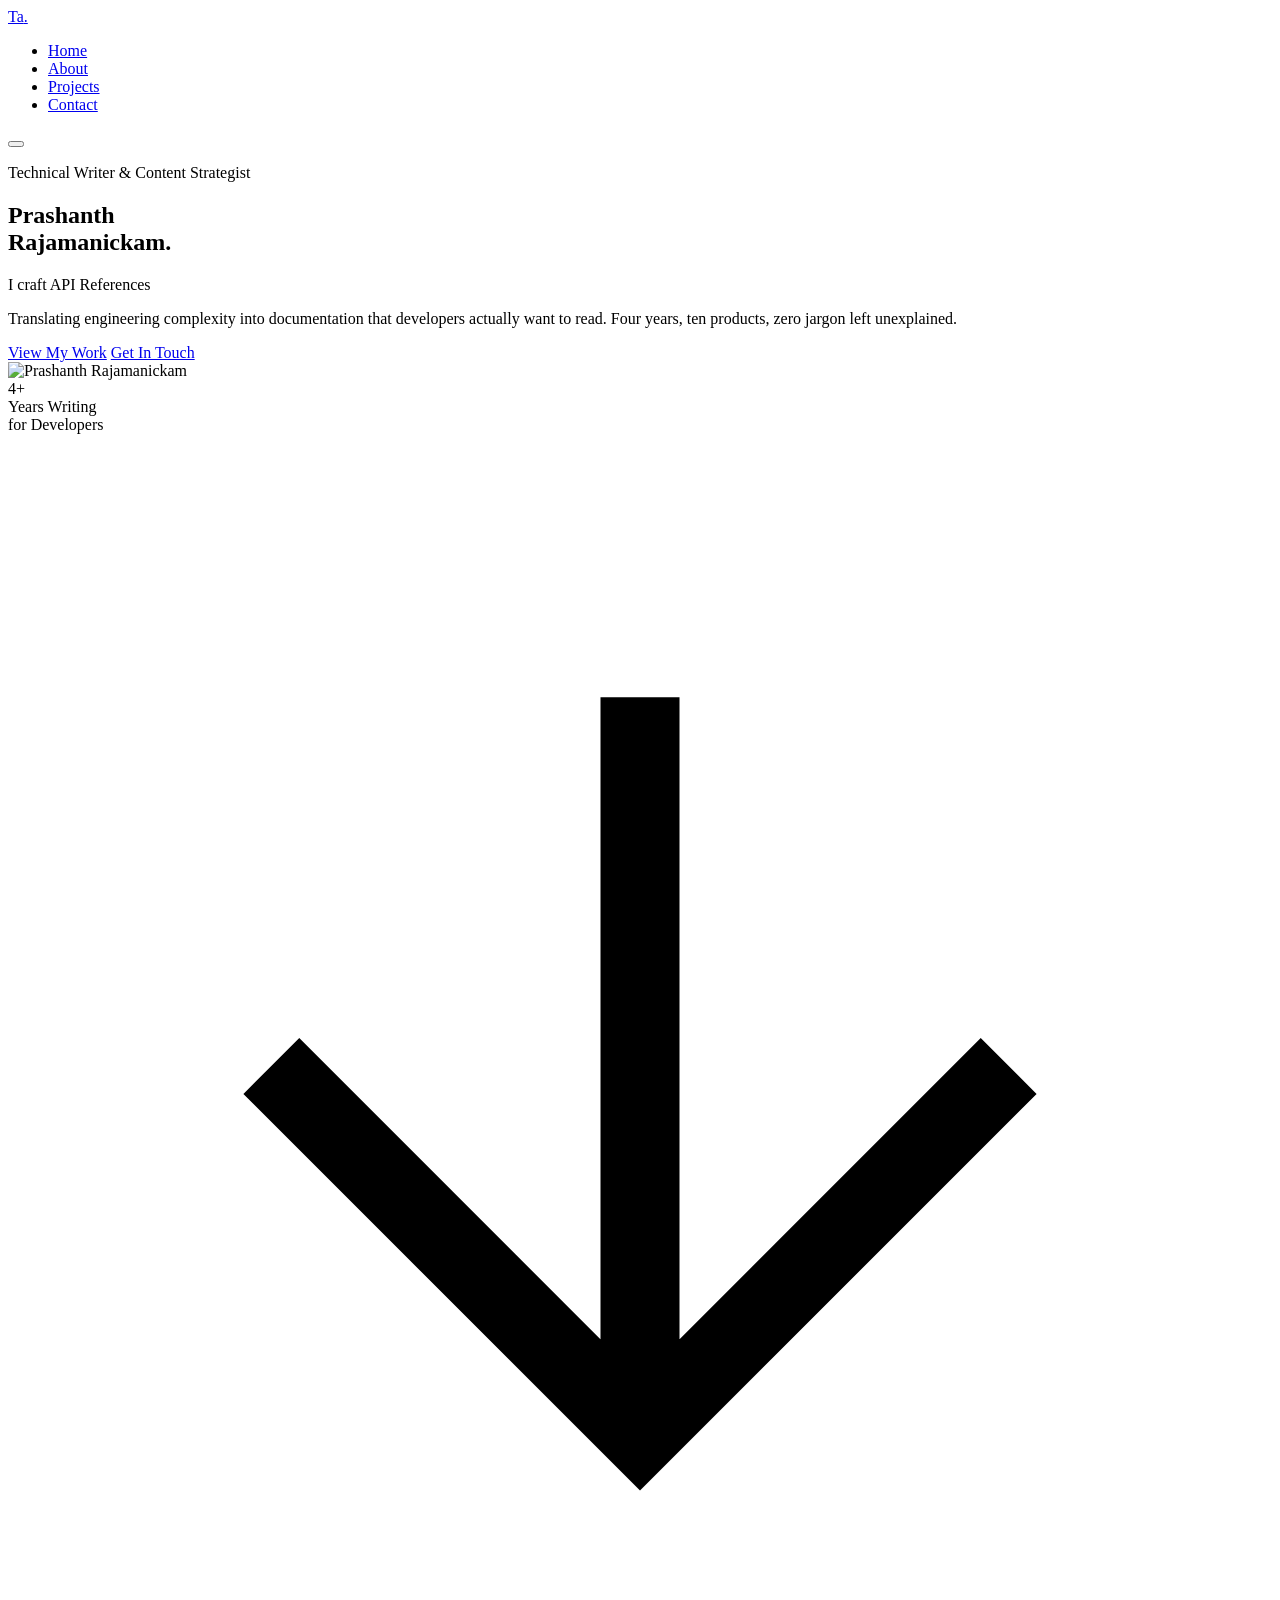
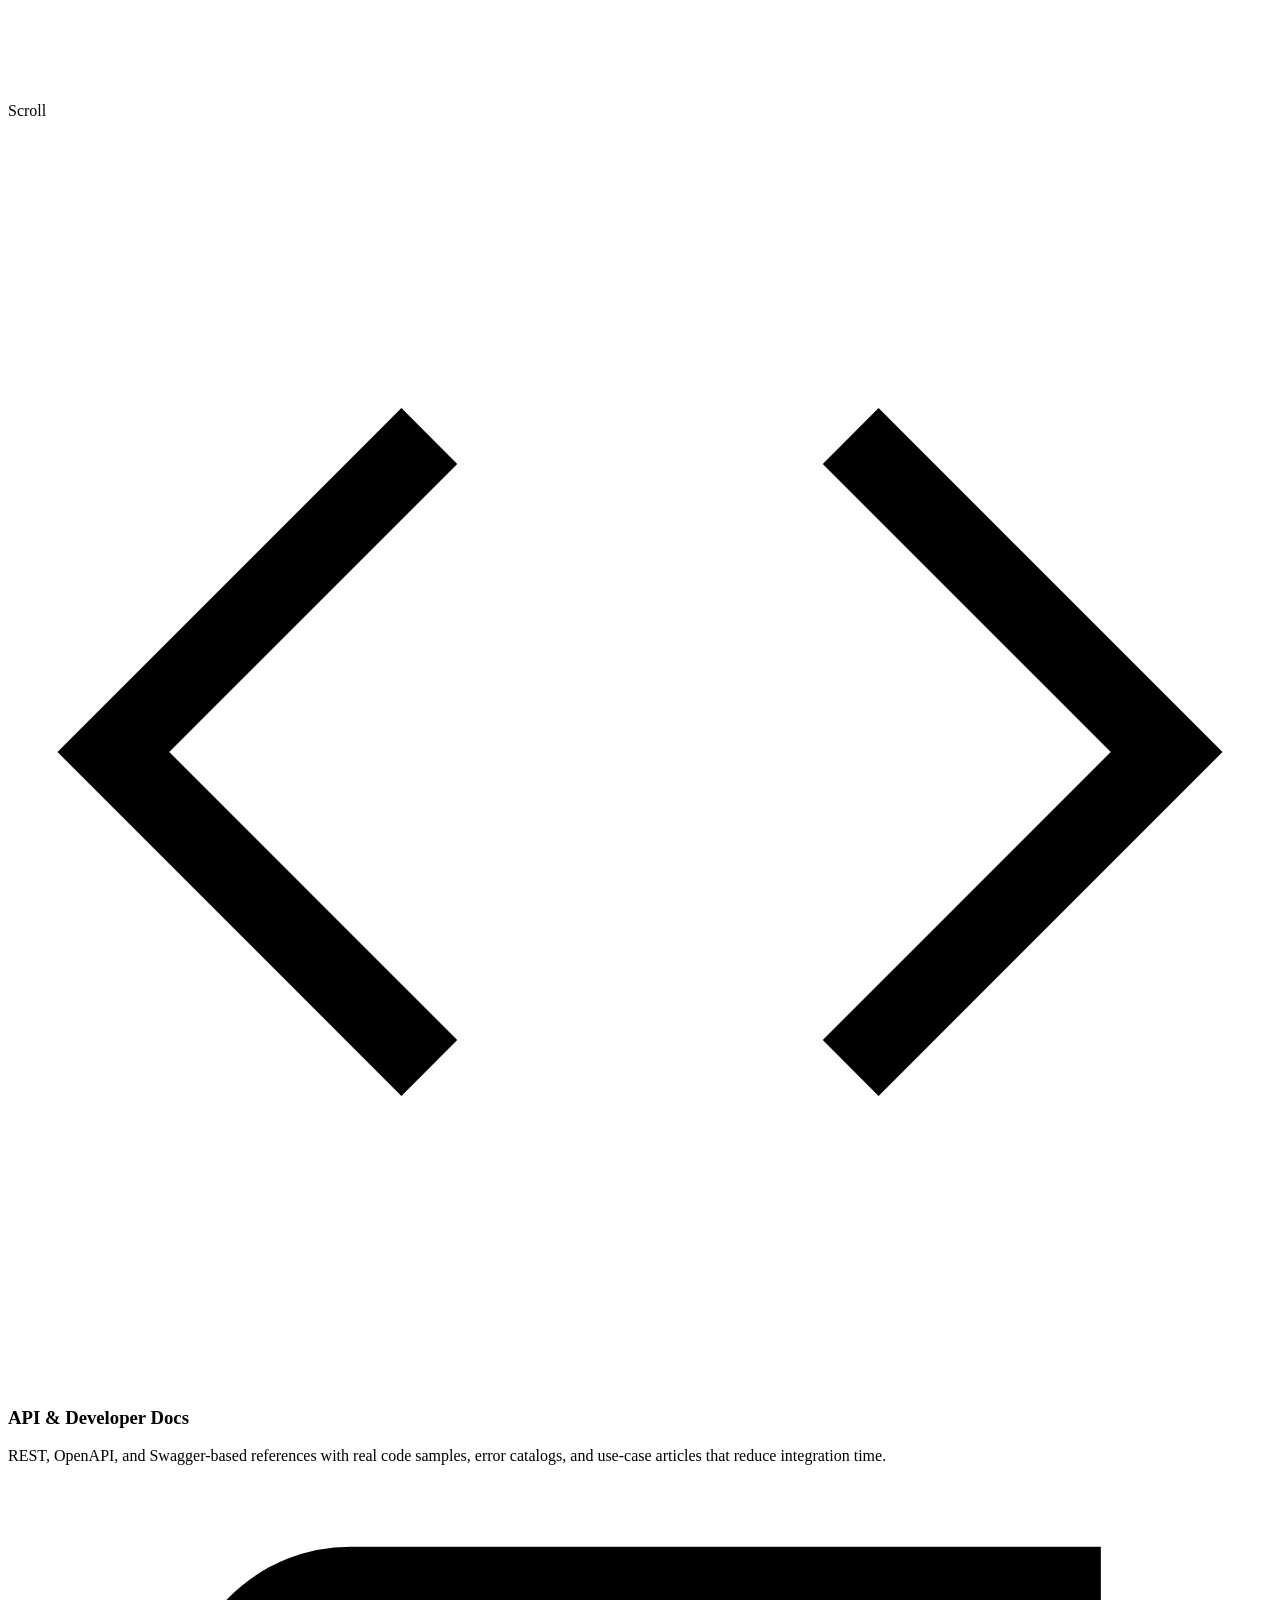
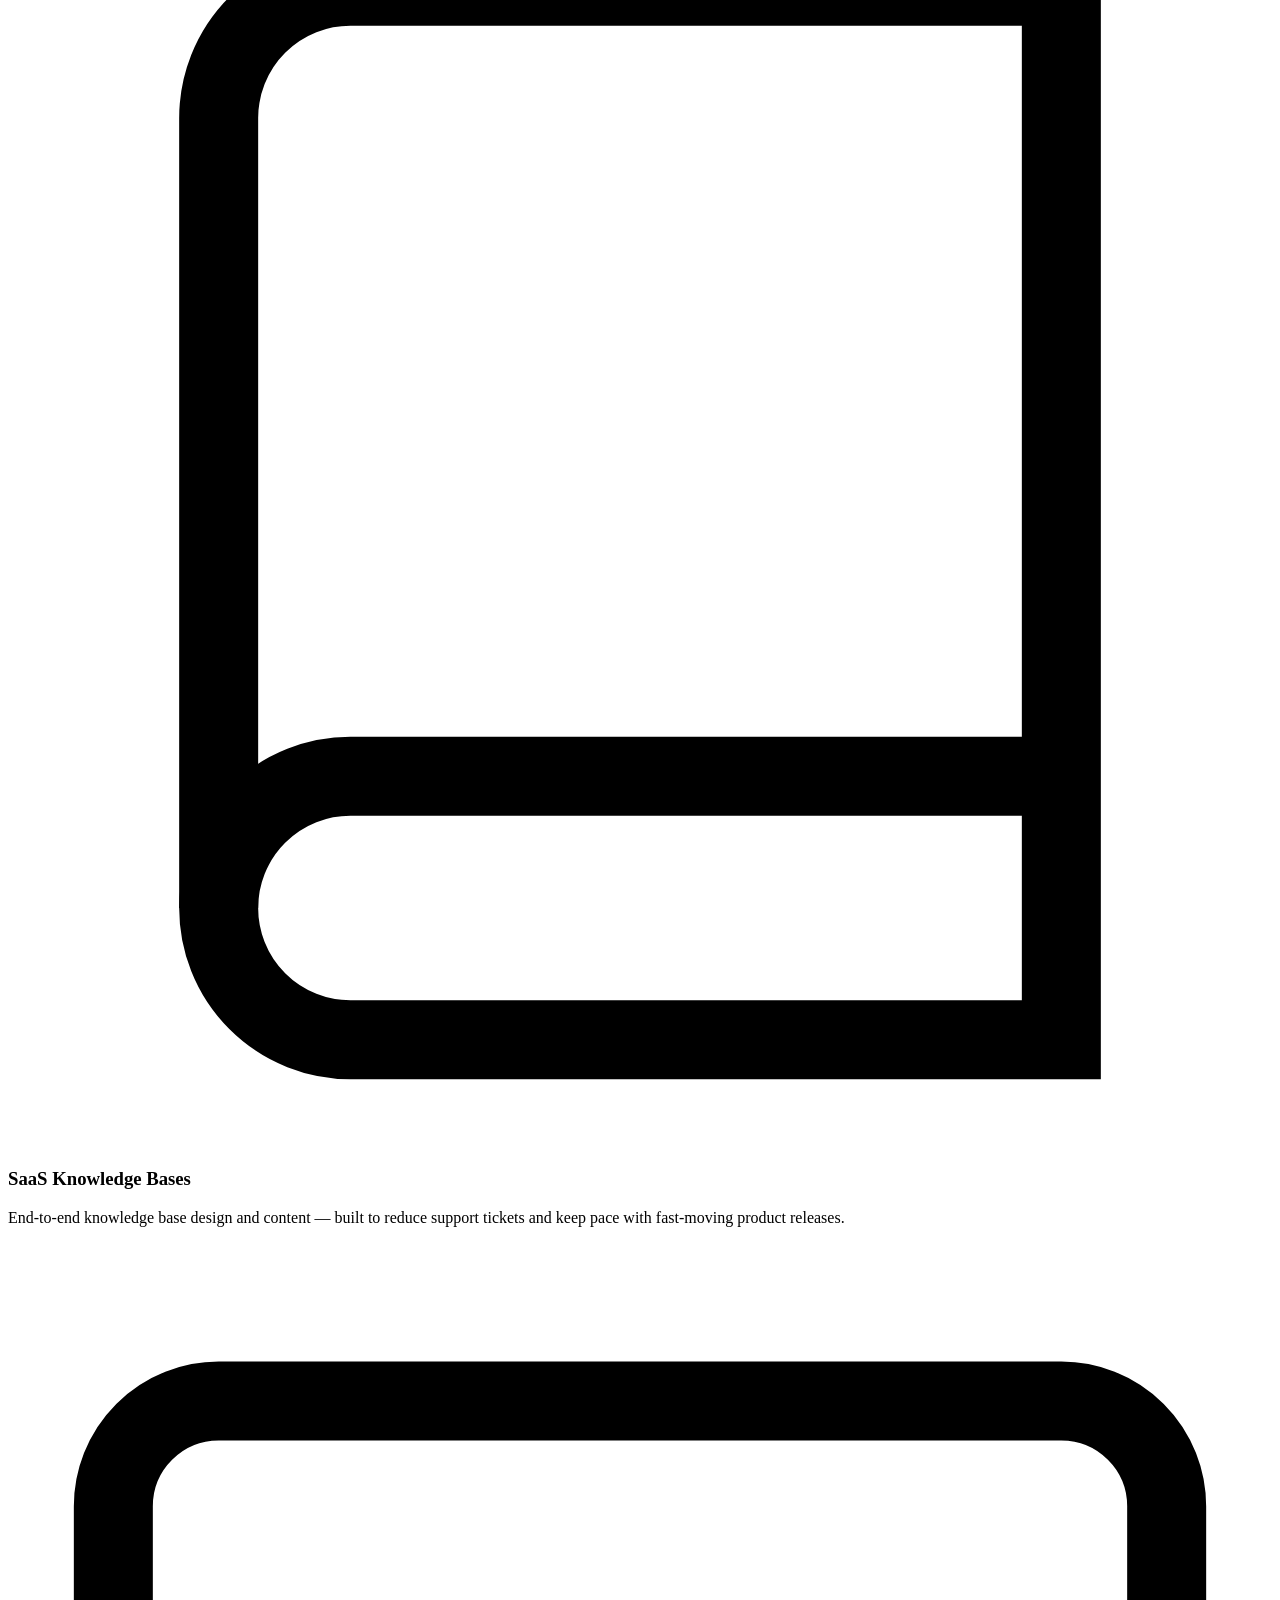
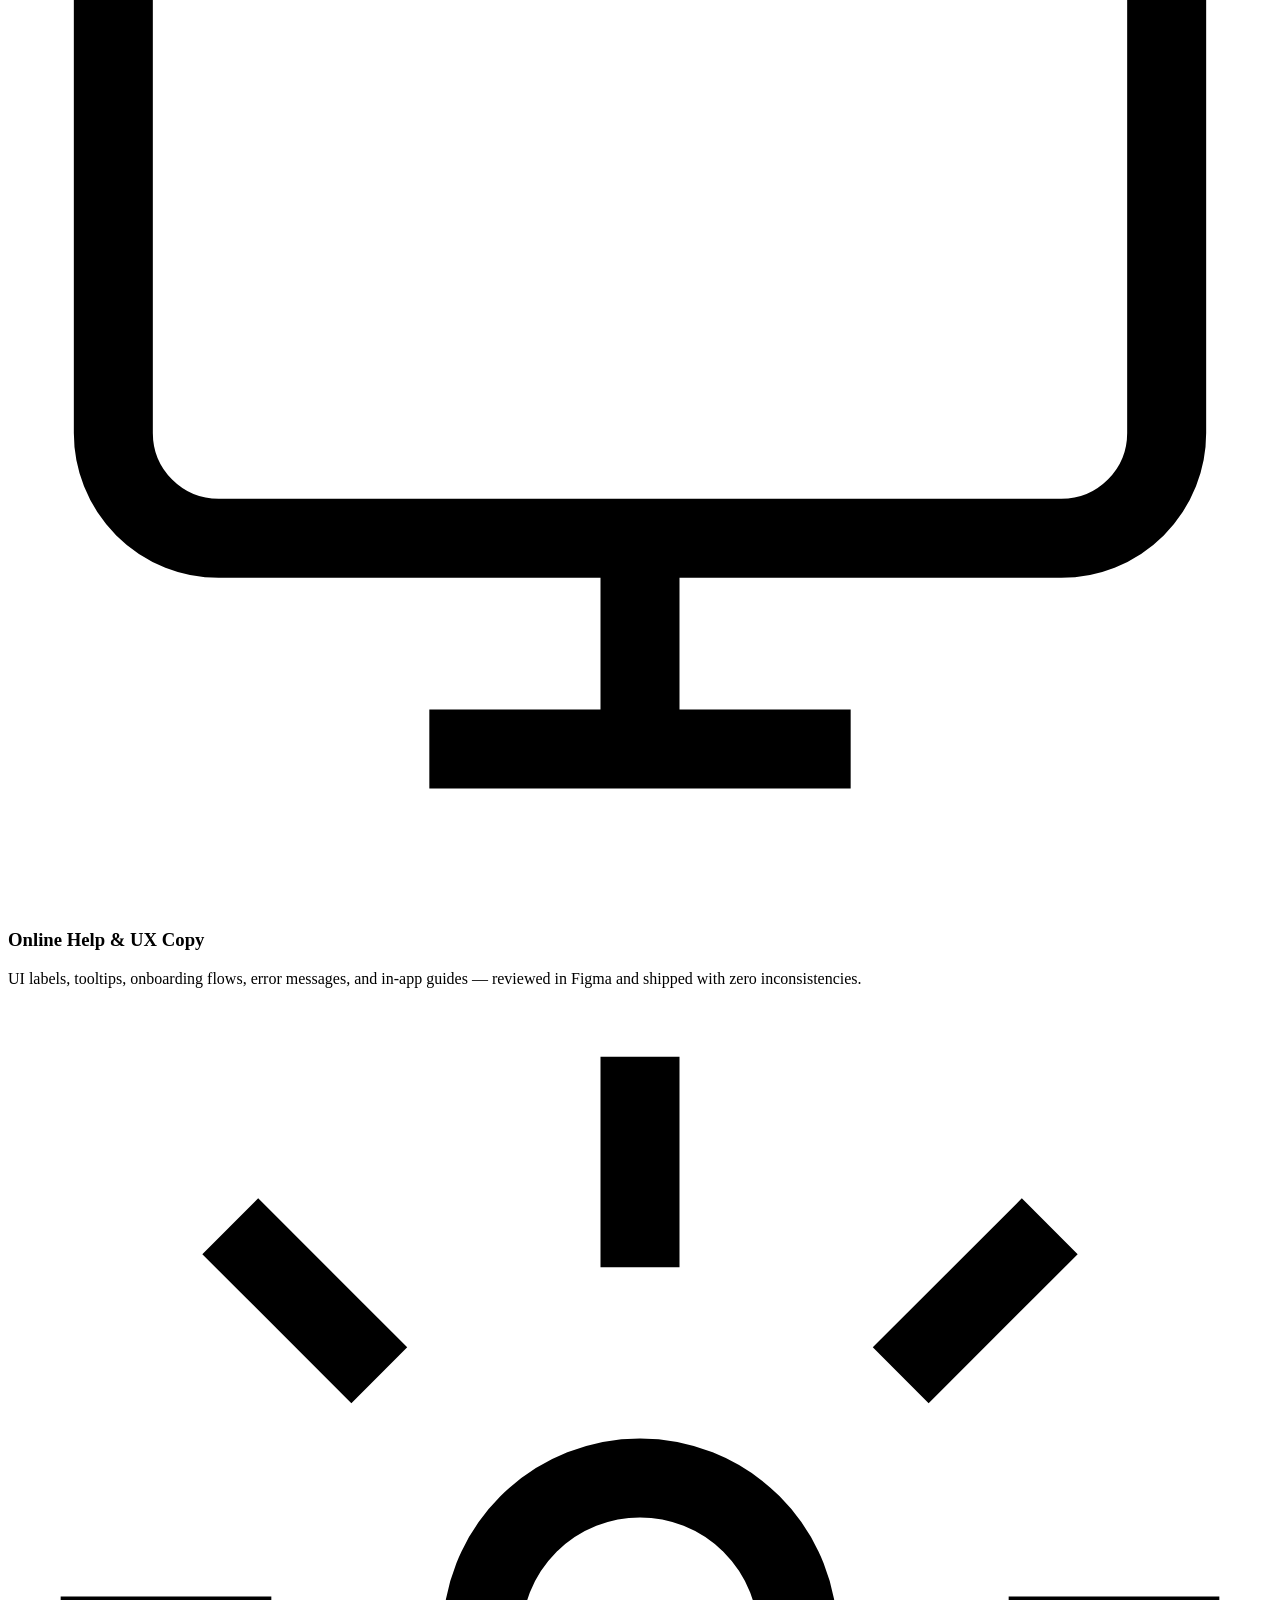
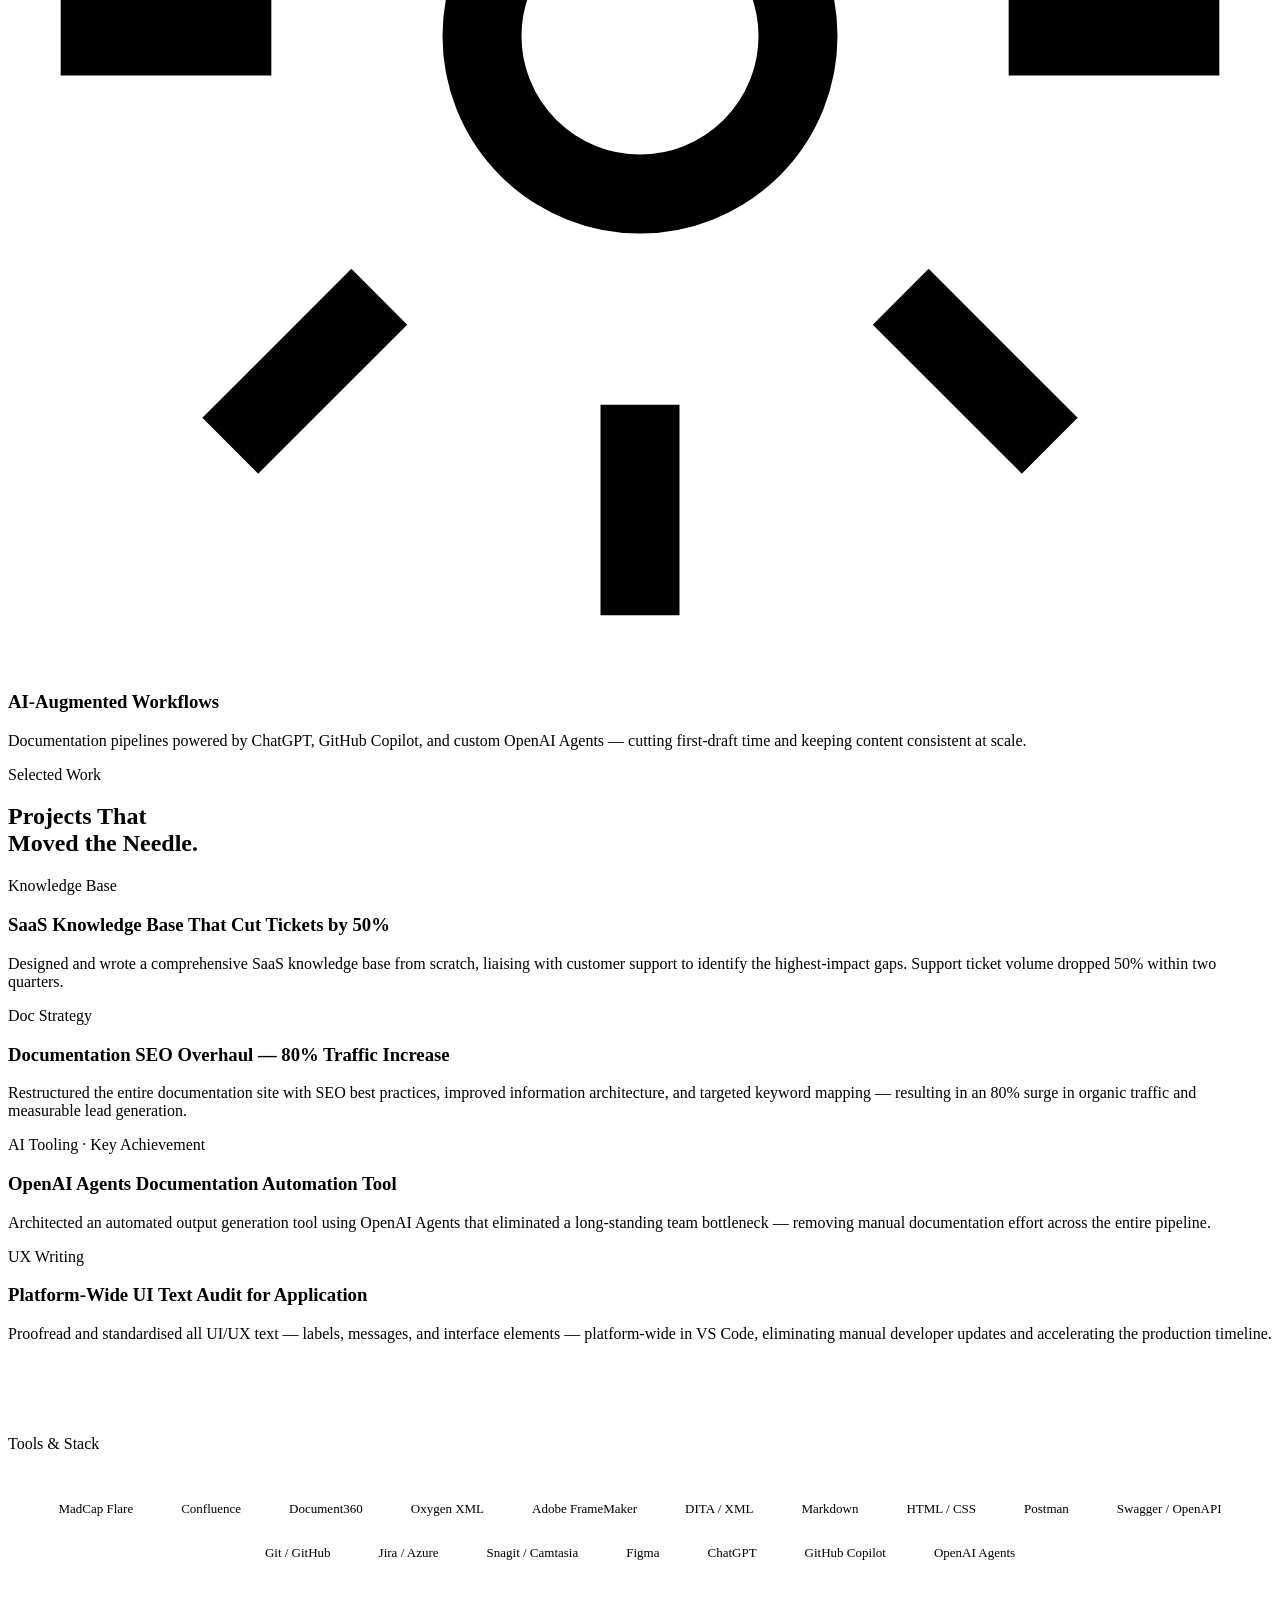
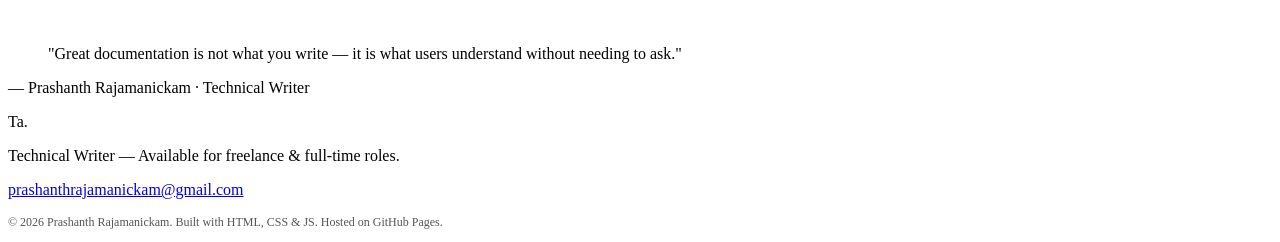
==== index.html @ c087a1f5 "Update index.html" ====
<!DOCTYPE html>
<html lang="en">

<head>
  <meta charset="UTF-8" />
  <meta name="viewport" content="width=device-width, initial-scale=1.0" />
  <title>Prashanth Rajamanickam — Technical Writer</title>
  <meta name="description"
    content="Technical Writer specializing in API documentation, developer guides, and UX writing. Turning complex ideas into clear, human-centered content." />
  <link rel="stylesheet" href="css/style.css" />
  <link rel="preconnect" href="https://fonts.googleapis.com" />
  <link rel="preconnect" href="https://fonts.gstatic.com" crossorigin />
</head>

<body>

  <!-- ============ NAV ============ -->
  <nav>
    <div class="nav-inner">
      <a class="nav-logo" href="index.html">Ta<span>.</span></a>
      <ul class="nav-links">
        <li><a href="index.html">Home</a></li>
        <li><a href="pages/about.html">About</a></li>
        <li><a href="pages/projects.html">Projects</a></li>
        <li><a href="pages/contact.html">Contact</a></li>
      </ul>
      <button class="nav-toggle" aria-label="Toggle menu">
        <span></span><span></span><span></span>
      </button>
    </div>
  </nav>

  <!-- ============ HERO ============ -->
  <section class="hero">
    <div class="hero-left">
      <p class="hero-eyebrow">Technical Writer &amp; Content Strategist</p>

      <h1 class="hero-name">Prashanth<br>Rajamanickam.</h1>

      <p class="hero-title">
        I craft <span class="hero-type">API References</span>
      </p>

      <p class="hero-desc">
        Translating engineering complexity into documentation that developers
        actually want to read. Four years, ten products, zero jargon left
        unexplained.
      </p>

      <div class="hero-ctas">
        <a href="pages/projects.html" class="btn btn-primary">View My Work</a>
        <a href="pages/contact.html" class="btn btn-outline">Get In Touch</a>
      </div>
    </div>

    <div class="hero-right">
      <div class="hero-image-wrap">
        <img class="hero-photo" src="assets/images/profile.jpeg" alt="Prashanth Rajamanickam">
        <!-- <div class="hero-photo-placeholder">
          <svg viewBox="0 0 24 24" fill="none" stroke="currentColor" stroke-width="1">
            <path d="M20 21v-2a4 4 0 0 0-4-4H8a4 4 0 0 0-4 4v2" />
            <circle cx="12" cy="7" r="4" />
          </svg>
        </div> -->
        <div class="hero-frame"></div>
        <div class="hero-badge">
          <div class="hero-badge-number">4+</div>
          <div class="hero-badge-label">Years Writing<br>for Developers</div>
        </div>
      </div>

      <div class="scroll-hint">
        <svg viewBox="0 0 24 24" fill="none" stroke="currentColor" stroke-width="1.5">
          <path d="M12 5v14M5 12l7 7 7-7" />
        </svg>
        Scroll
      </div>
    </div>
  </section>

  <!-- ============ SERVICES STRIP ============ -->
 <div class="services-strip">
    <div class="container">
      <div class="services-grid">

        <div class="service-item fade-up">
          <div class="service-icon">
            <svg viewBox="0 0 24 24" fill="none" stroke="currentColor" stroke-width="1.5">
              <polyline points="16 18 22 12 16 6"/><polyline points="8 6 2 12 8 18"/>
            </svg>
          </div>
          <h3>API &amp; Developer Docs</h3>
          <p>REST, OpenAPI, and Swagger-based references with real code samples, error catalogs, and use-case articles that reduce integration time.</p>
        </div>

        <div class="service-item fade-up">
          <div class="service-icon">
            <svg viewBox="0 0 24 24" fill="none" stroke="currentColor" stroke-width="1.5">
              <path d="M4 19.5A2.5 2.5 0 0 1 6.5 17H20"/><path d="M6.5 2H20v20H6.5A2.5 2.5 0 0 1 4 19.5v-15A2.5 2.5 0 0 1 6.5 2z"/>
            </svg>
          </div>
          <h3>SaaS Knowledge Bases</h3>
          <p>End-to-end knowledge base design and content — built to reduce support tickets and keep pace with fast-moving product releases.</p>
        </div>

        <div class="service-item fade-up">
          <div class="service-icon">
            <svg viewBox="0 0 24 24" fill="none" stroke="currentColor" stroke-width="1.5">
              <rect x="2" y="3" width="20" height="14" rx="2"/>
              <path d="M8 21h8M12 17v4"/>
            </svg>
          </div>
          <h3>Online Help &amp; UX Copy</h3>
          <p>UI labels, tooltips, onboarding flows, error messages, and in-app guides — reviewed in Figma and shipped with zero inconsistencies.</p>
        </div>

        <div class="service-item fade-up">
          <div class="service-icon">
            <svg viewBox="0 0 24 24" fill="none" stroke="currentColor" stroke-width="1.5">
              <circle cx="12" cy="12" r="3"/><path d="M12 1v4M12 19v4M4.22 4.22l2.83 2.83M16.95 16.95l2.83 2.83M1 12h4M19 12h4M4.22 19.78l2.83-2.83M16.95 7.05l2.83-2.83"/>
            </svg>
          </div>
          <h3>AI-Augmented Workflows</h3>
          <p>Documentation pipelines powered by ChatGPT, GitHub Copilot, and custom OpenAI Agents — cutting first-draft time and keeping content consistent at scale.</p>
        </div>

      </div>
    </div>
  </div>

  <!-- ============ FEATURED PROJECTS ============ -->
  <section class="home-projects">
    <div class="container">
      <p class="section-label fade-up">Selected Work</p>
      <h2 class="section-title fade-up">Projects That<br>Moved the Needle.</h2>

      <div class="featured-grid">

        <div class="feat-card fade-up" onclick="location.href='pages/projects.html'">
          <p class="feat-tag">Knowledge Base</p>
          <h3>SaaS Knowledge Base That Cut Tickets by 50%</h3>
          <p>Designed and wrote a comprehensive SaaS knowledge base from scratch, liaising with customer support to identify the highest-impact gaps. Support ticket volume dropped 50% within two quarters.</p>
          <!-- <span class="feat-link">View project →</span> -->
        </div>

        <div class="feat-card fade-up" onclick="location.href='pages/projects.html'">
          <p class="feat-tag">Doc Strategy</p>
          <h3>Documentation SEO Overhaul — 80% Traffic Increase</h3>
          <p>Restructured the entire documentation site with SEO best practices, improved information architecture, and targeted keyword mapping — resulting in an 80% surge in organic traffic and measurable lead generation.</p>
          <!-- <span class="feat-link">View project →</span> -->
        </div>

        <div class="feat-card fade-up" onclick="location.href='pages/projects.html'">
          <p class="feat-tag">AI Tooling · Key Achievement</p>
          <h3>OpenAI Agents Documentation Automation Tool</h3>
          <p>Architected an automated output generation tool using OpenAI Agents that eliminated a long-standing team bottleneck — removing manual documentation effort across the entire pipeline.</p>
          <!-- <span class="feat-link">View project →</span> -->
        </div>

        <div class="feat-card fade-up" onclick="location.href='pages/projects.html'">
          <p class="feat-tag">UX Writing</p>
          <h3>Platform-Wide UI Text Audit for Application</h3>
          <p>Proofread and standardised all UI/UX text — labels, messages, and interface elements — platform-wide in VS Code, eliminating manual developer updates and accelerating the production timeline.</p>
          <!-- <span class="feat-link">View project →</span> -->
        </div>

      </div>
    </div>
  </section>

    <!-- ============ TOOLS STRIP ============ -->
  <div style="background:var(--cream); padding:60px 0; border-top:1px solid var(--border);">
    <div class="container">
      <p class="section-label fade-up" style="justify-content:center; margin-bottom:40px;">Tools &amp; Stack</p>
      <div style="display:flex; flex-wrap:wrap; gap:12px; justify-content:center;" class="fade-up">
        <span style="padding:8px 18px; background:var(--white); border:1px solid var(--border); border-radius:2px; font-size:13px; font-family:var(--font-mono); color:var(--muted);">MadCap Flare</span>
        <span style="padding:8px 18px; background:var(--white); border:1px solid var(--border); border-radius:2px; font-size:13px; font-family:var(--font-mono); color:var(--muted);">Confluence</span>
        <span style="padding:8px 18px; background:var(--white); border:1px solid var(--border); border-radius:2px; font-size:13px; font-family:var(--font-mono); color:var(--muted);">Document360</span>
        <span style="padding:8px 18px; background:var(--white); border:1px solid var(--border); border-radius:2px; font-size:13px; font-family:var(--font-mono); color:var(--muted);">Oxygen XML</span>
        <span style="padding:8px 18px; background:var(--white); border:1px solid var(--border); border-radius:2px; font-size:13px; font-family:var(--font-mono); color:var(--muted);">Adobe FrameMaker</span>
        <span style="padding:8px 18px; background:var(--white); border:1px solid var(--border); border-radius:2px; font-size:13px; font-family:var(--font-mono); color:var(--muted);">DITA / XML</span>
        <span style="padding:8px 18px; background:var(--white); border:1px solid var(--border); border-radius:2px; font-size:13px; font-family:var(--font-mono); color:var(--muted);">Markdown</span>
        <span style="padding:8px 18px; background:var(--white); border:1px solid var(--border); border-radius:2px; font-size:13px; font-family:var(--font-mono); color:var(--muted);">HTML / CSS</span>
        <span style="padding:8px 18px; background:var(--white); border:1px solid var(--border); border-radius:2px; font-size:13px; font-family:var(--font-mono); color:var(--muted);">Postman</span>
        <span style="padding:8px 18px; background:var(--white); border:1px solid var(--border); border-radius:2px; font-size:13px; font-family:var(--font-mono); color:var(--muted);">Swagger / OpenAPI</span>
        <span style="padding:8px 18px; background:var(--white); border:1px solid var(--border); border-radius:2px; font-size:13px; font-family:var(--font-mono); color:var(--muted);">Git / GitHub</span>
        <span style="padding:8px 18px; background:var(--white); border:1px solid var(--border); border-radius:2px; font-size:13px; font-family:var(--font-mono); color:var(--muted);">Jira / Azure</span>
        <span style="padding:8px 18px; background:var(--white); border:1px solid var(--border); border-radius:2px; font-size:13px; font-family:var(--font-mono); color:var(--muted);">Snagit / Camtasia</span>
        <span style="padding:8px 18px; background:var(--white); border:1px solid var(--border); border-radius:2px; font-size:13px; font-family:var(--font-mono); color:var(--muted);">Figma</span>
        <span style="padding:8px 18px; background:var(--accent); border:1px solid var(--accent); border-radius:2px; font-size:13px; font-family:var(--font-mono); color:var(--white);">ChatGPT</span>
        <span style="padding:8px 18px; background:var(--accent); border:1px solid var(--accent); border-radius:2px; font-size:13px; font-family:var(--font-mono); color:var(--white);">GitHub Copilot</span>
        <span style="padding:8px 18px; background:var(--accent); border:1px solid var(--accent); border-radius:2px; font-size:13px; font-family:var(--font-mono); color:var(--white);">OpenAI Agents</span>
      </div>
    </div>
  </div>

  <!-- ============ TESTIMONIAL ============ -->
 <div class="testimonial-section fade-up">
    <div class="container">
      <blockquote class="main-quote">
        "Great documentation is not what you write — it is what users
        understand without needing to ask."
      </blockquote>
      <p class="quote-attr">— Prashanth Rajamanickam · Technical Writer</p>
    </div>
  </div>

  <!-- ============ FOOTER ============ -->
  <footer>
    <div class="container">
      <div class="footer-logo">Ta<span>.</span></div>
      <p>Technical Writer — Available for freelance &amp; full-time roles.</p>
      <p><a href="mailto:prashanthrajamanickam@gmail.com">prashanthrajamanickam@gmail.com</a></p>
      <p style="margin-top:16px; font-size:12px; color:#555;">© 2026 Prashanth Rajamanickam. Built with HTML, CSS &amp; JS.
        Hosted on GitHub Pages.</p>
    </div>
  </footer>

  <script src="js/main.js"></script>
</body>

</html>
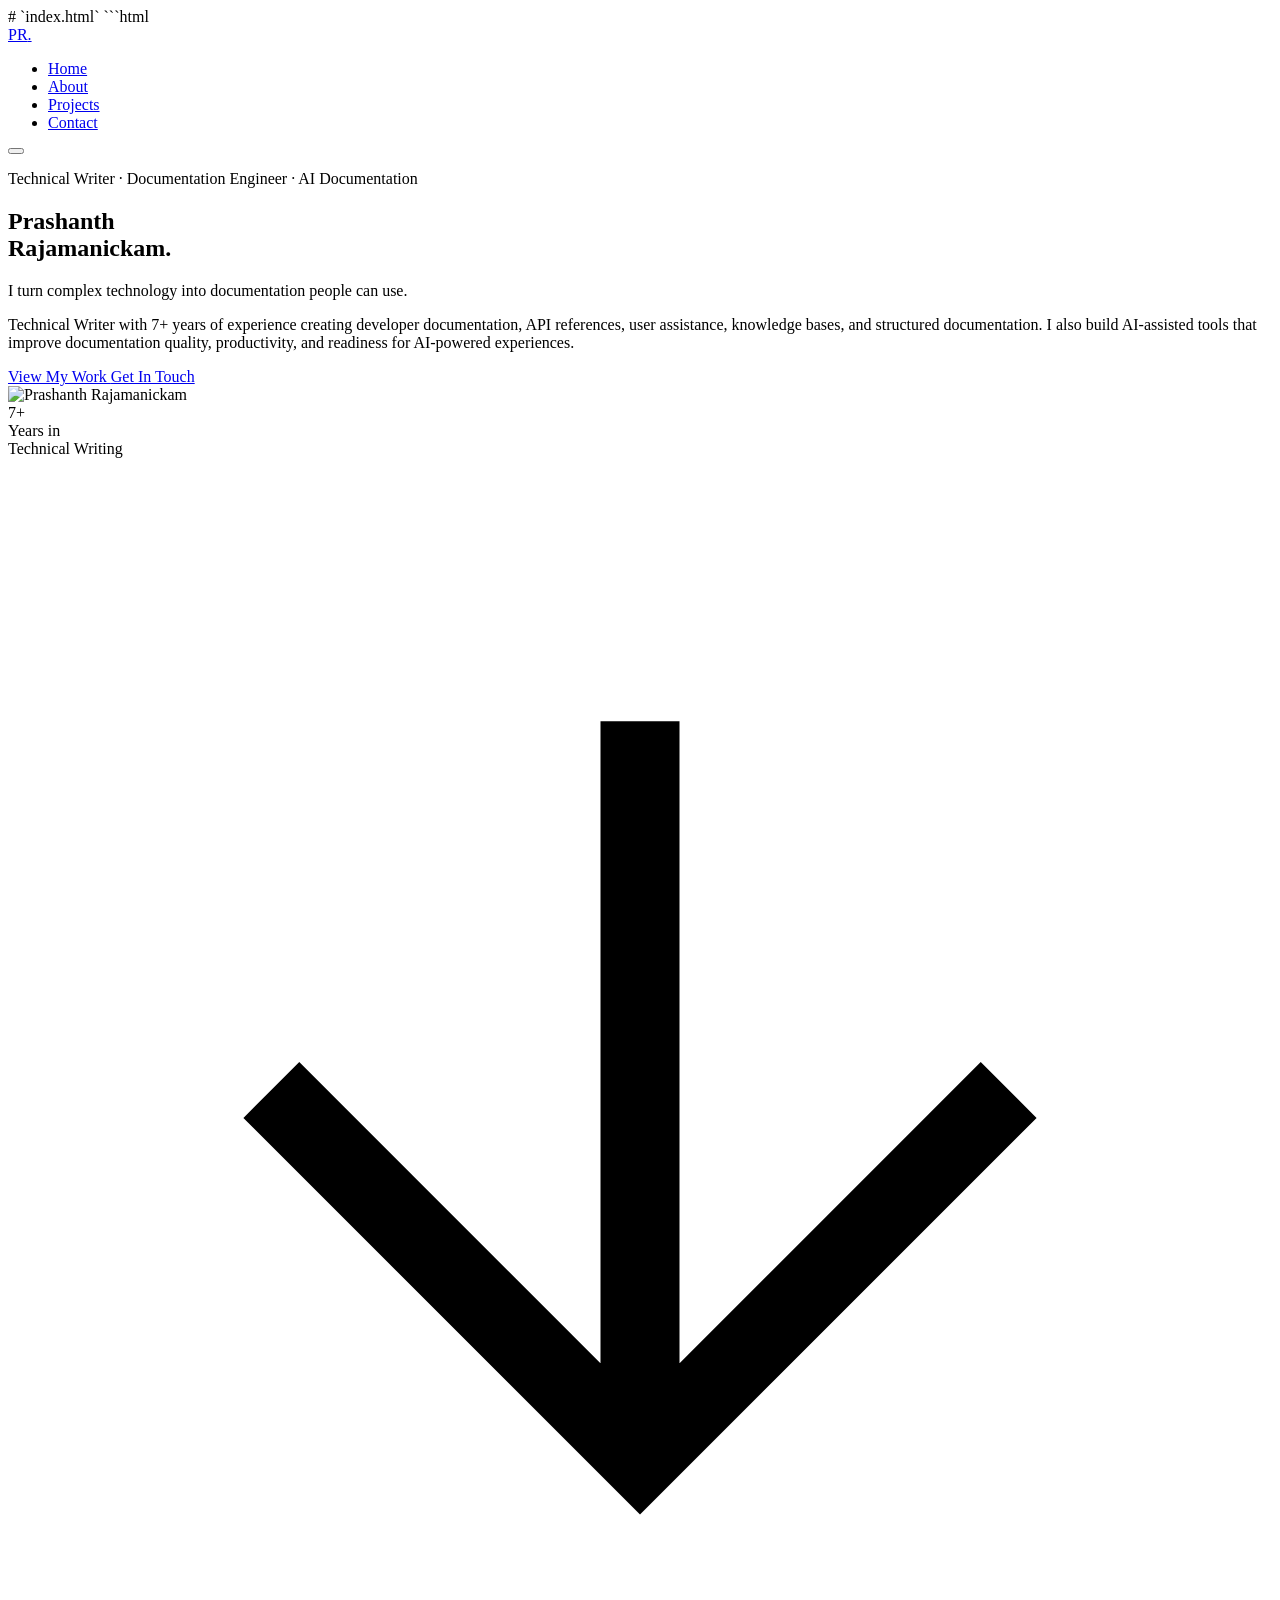
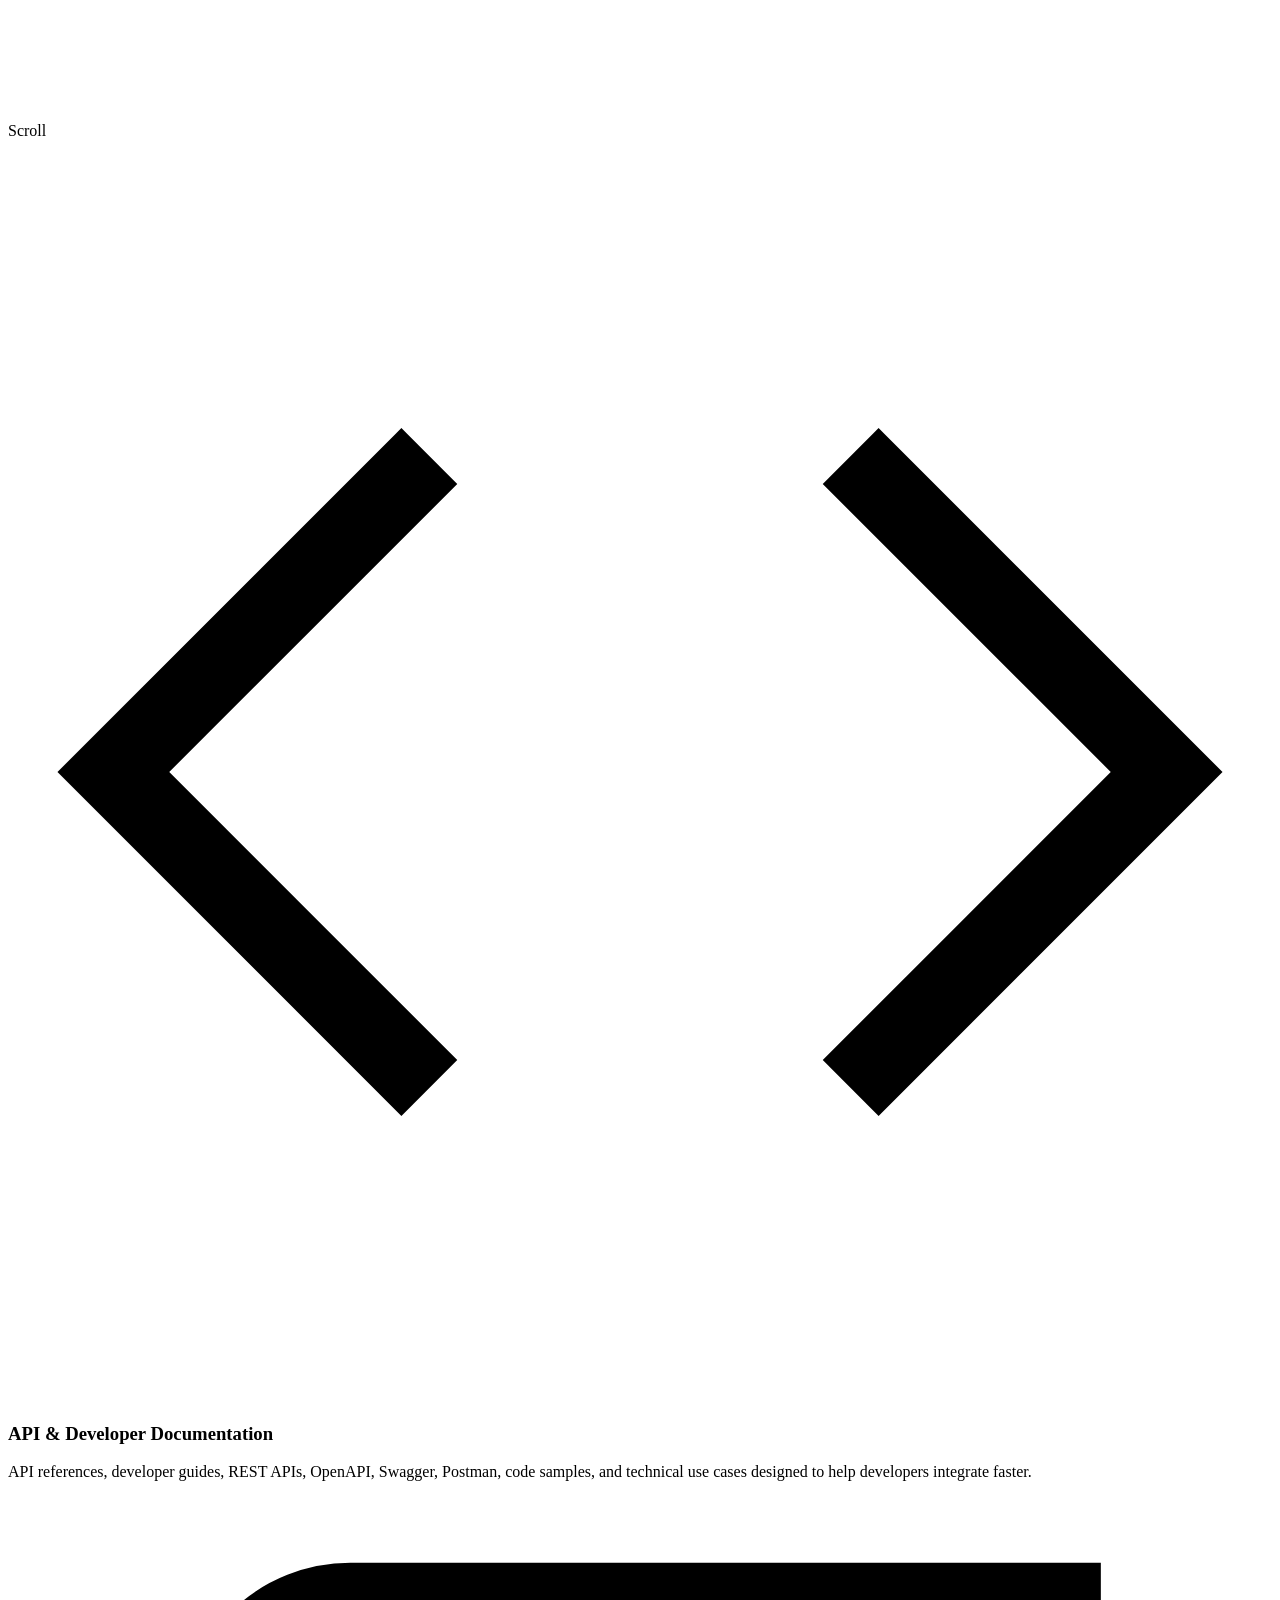
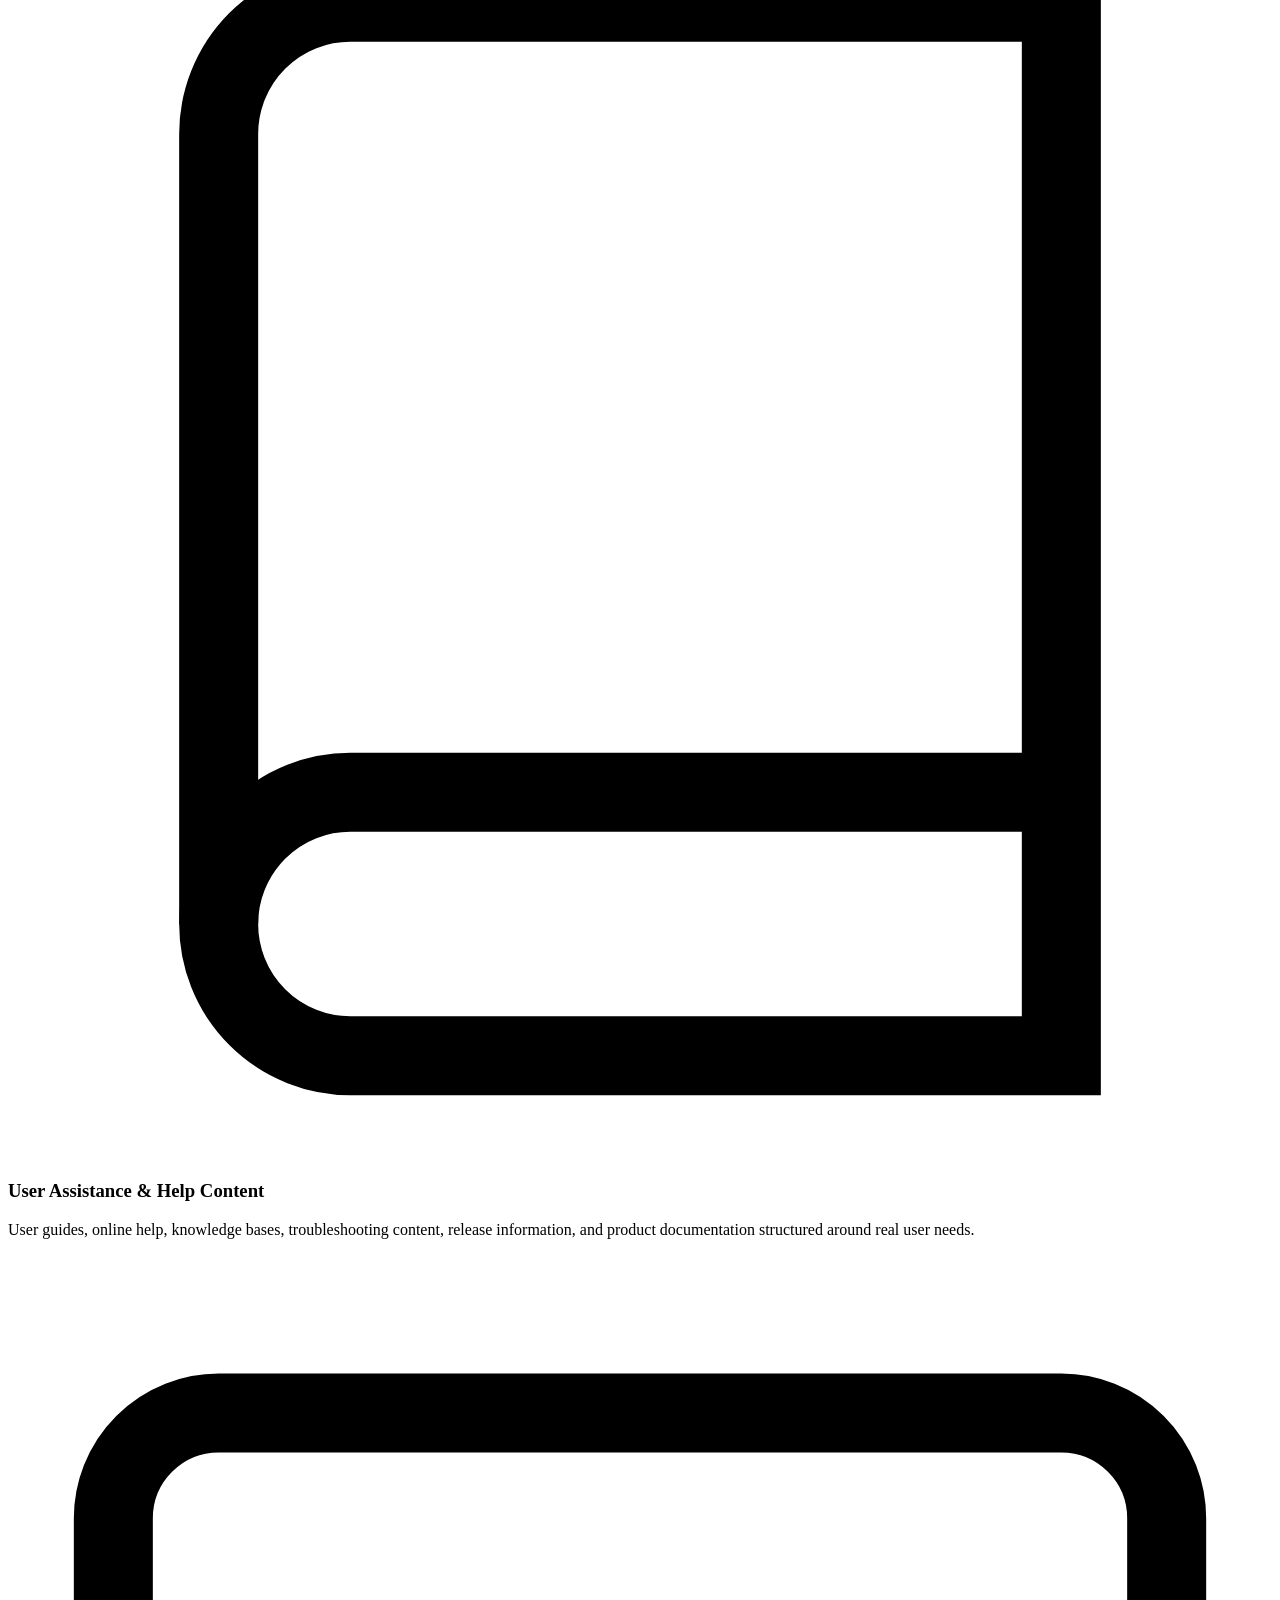
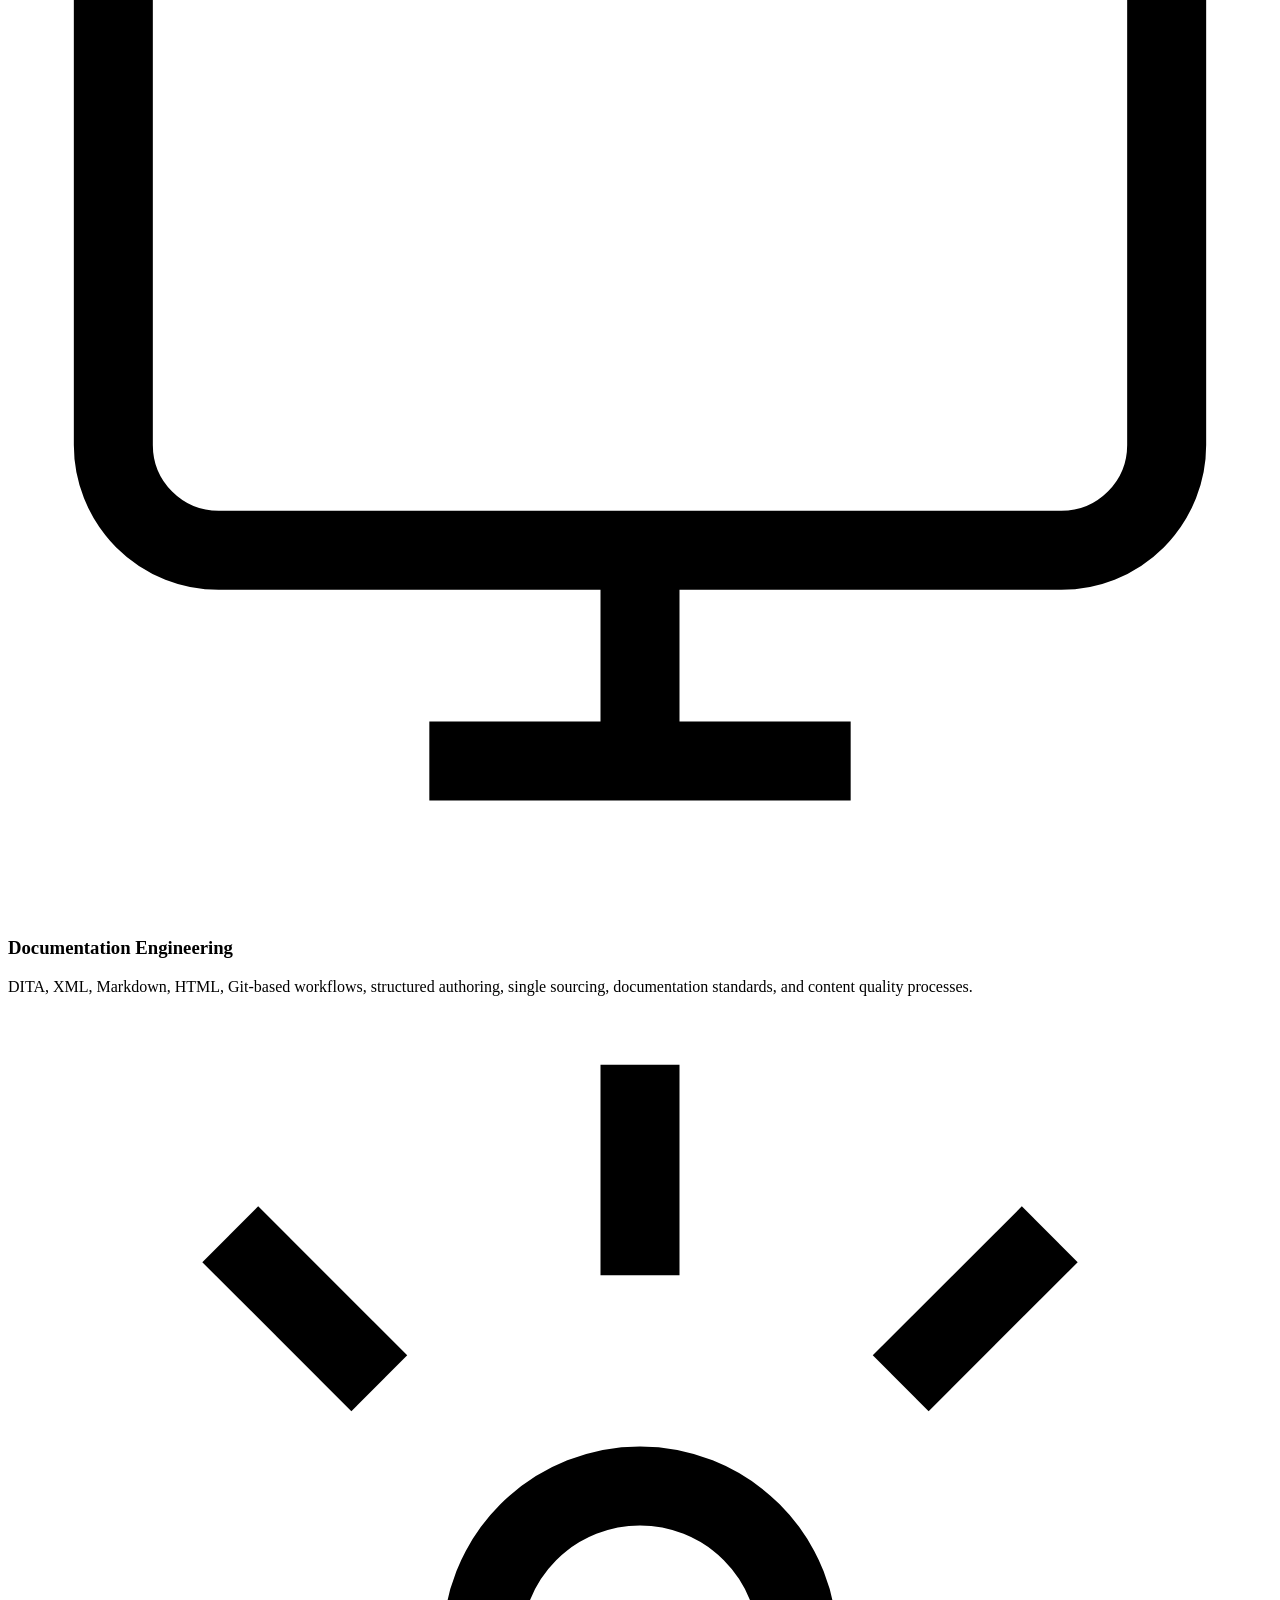
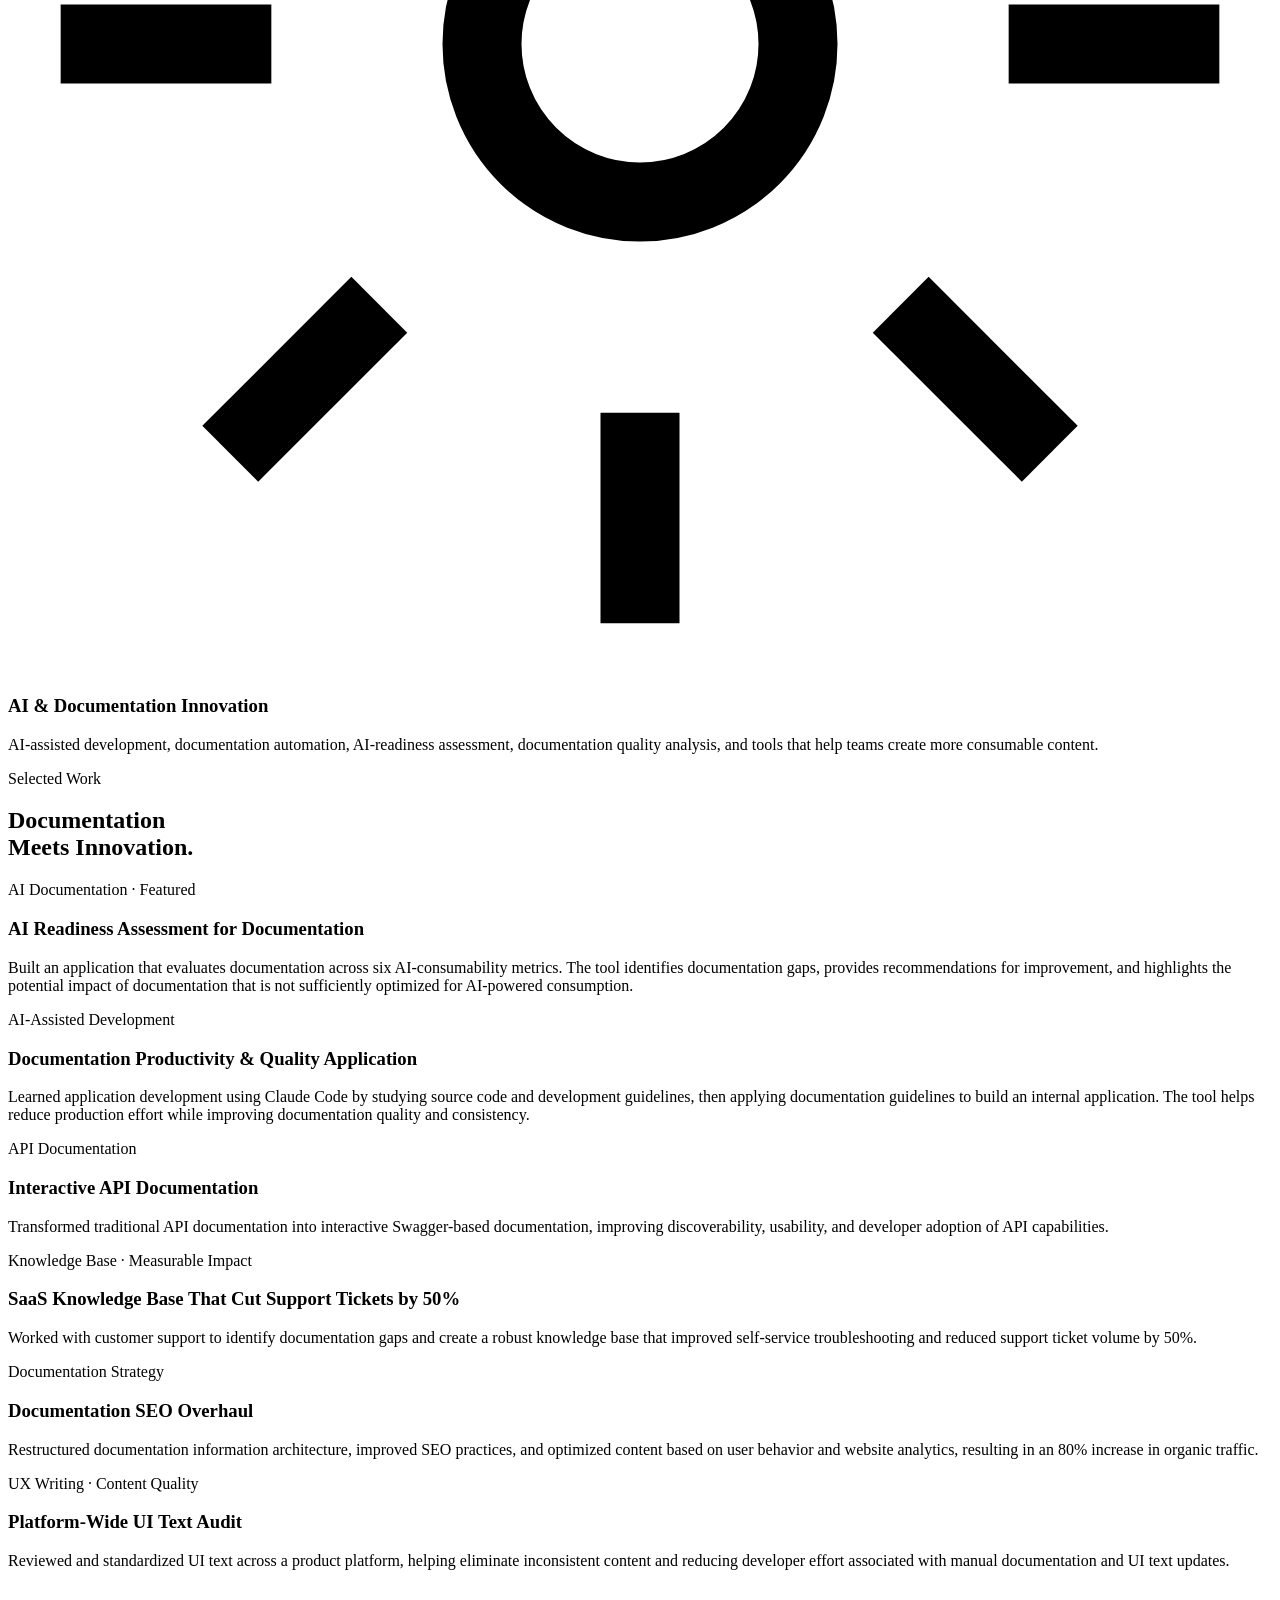
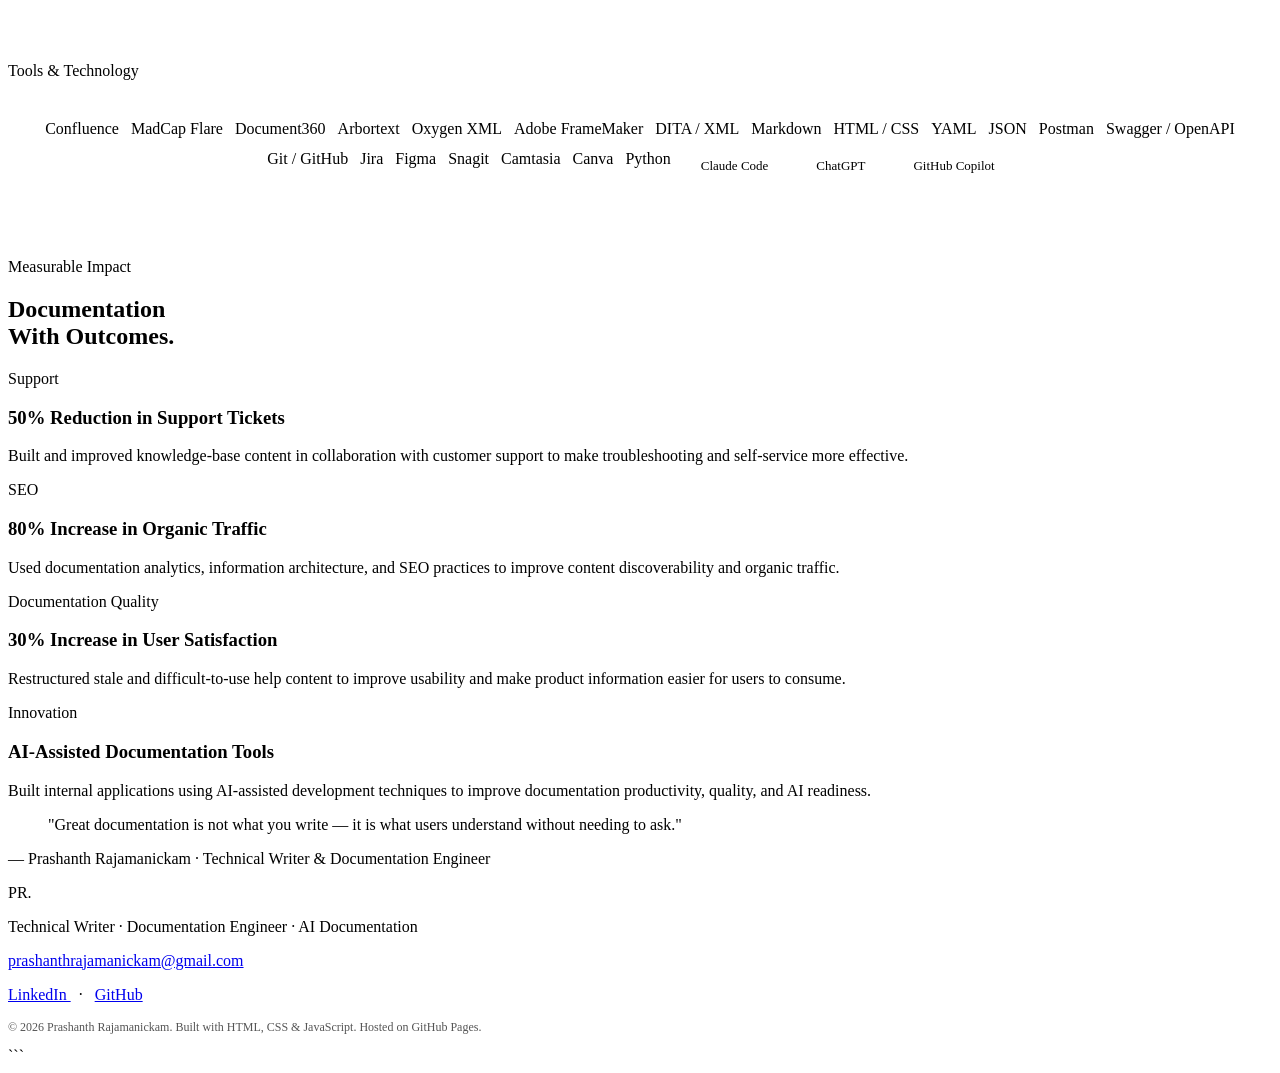
==== commit 2c95f6ef: "Update index.html new code" ====
--- a/index.html
+++ b/index.html
@@ -1,222 +1,796 @@
+# `index.html`
+
+```html
 <!DOCTYPE html>
 <html lang="en">
 
 <head>
   <meta charset="UTF-8" />
   <meta name="viewport" content="width=device-width, initial-scale=1.0" />
-  <title>Prashanth Rajamanickam — Technical Writer</title>
+
+  <title>Prashanth Rajamanickam — Technical Writer & Documentation Engineer</title>
+
   <meta name="description"
-    content="Technical Writer specializing in API documentation, developer guides, and UX writing. Turning complex ideas into clear, human-centered content." />
+    content="Portfolio of Prashanth Rajamanickam, a Technical Writer and Documentation Engineer specializing in developer documentation, API documentation, DITA/XML, AI-assisted documentation, and documentation tooling." />
+
   <link rel="stylesheet" href="css/style.css" />
+
   <link rel="preconnect" href="https://fonts.googleapis.com" />
   <link rel="preconnect" href="https://fonts.gstatic.com" crossorigin />
 </head>
 
 <body>
 
-  <!-- ============ NAV ============ -->
+  <!-- ==================== NAVIGATION ==================== -->
+
   <nav>
     <div class="nav-inner">
-      <a class="nav-logo" href="index.html">Ta<span>.</span></a>
+
+      <a class="nav-logo" href="index.html">
+        PR<span>.</span>
+      </a>
+
       <ul class="nav-links">
         <li><a href="index.html">Home</a></li>
         <li><a href="pages/about.html">About</a></li>
         <li><a href="pages/projects.html">Projects</a></li>
         <li><a href="pages/contact.html">Contact</a></li>
       </ul>
+
       <button class="nav-toggle" aria-label="Toggle menu">
-        <span></span><span></span><span></span>
+        <span></span>
+        <span></span>
+        <span></span>
       </button>
+
     </div>
   </nav>
 
-  <!-- ============ HERO ============ -->
+
+  <!-- ==================== HERO ==================== -->
+
   <section class="hero">
+
     <div class="hero-left">
-      <p class="hero-eyebrow">Technical Writer &amp; Content Strategist</p>
-
-      <h1 class="hero-name">Prashanth<br>Rajamanickam.</h1>
+
+      <p class="hero-eyebrow">
+        Technical Writer · Documentation Engineer · AI Documentation
+      </p>
+
+      <h1 class="hero-name">
+        Prashanth<br>Rajamanickam.
+      </h1>
 
       <p class="hero-title">
-        I craft <span class="hero-type">API References</span>
+        I turn <span class="hero-type">complex technology</span>
+        into documentation people can use.
       </p>
 
       <p class="hero-desc">
-        Translating engineering complexity into documentation that developers
-        actually want to read. Four years, ten products, zero jargon left
-        unexplained.
+        Technical Writer with 7+ years of experience creating developer
+        documentation, API references, user assistance, knowledge bases,
+        and structured documentation. I also build AI-assisted tools that
+        improve documentation quality, productivity, and readiness for
+        AI-powered experiences.
       </p>
 
       <div class="hero-ctas">
-        <a href="pages/projects.html" class="btn btn-primary">View My Work</a>
-        <a href="pages/contact.html" class="btn btn-outline">Get In Touch</a>
+        <a href="pages/projects.html" class="btn btn-primary">
+          View My Work
+        </a>
+
+        <a href="pages/contact.html" class="btn btn-outline">
+          Get In Touch
+        </a>
       </div>
-    </div>
+
+    </div>
+
 
     <div class="hero-right">
+
       <div class="hero-image-wrap">
-        <img class="hero-photo" src="assets/images/profile.jpeg" alt="Prashanth Rajamanickam">
-        <!-- <div class="hero-photo-placeholder">
-          <svg viewBox="0 0 24 24" fill="none" stroke="currentColor" stroke-width="1">
-            <path d="M20 21v-2a4 4 0 0 0-4-4H8a4 4 0 0 0-4 4v2" />
-            <circle cx="12" cy="7" r="4" />
-          </svg>
-        </div> -->
+
+        <img
+          class="hero-photo"
+          src="assets/images/profile.jpeg"
+          alt="Prashanth Rajamanickam"
+        />
+
         <div class="hero-frame"></div>
+
         <div class="hero-badge">
-          <div class="hero-badge-number">4+</div>
-          <div class="hero-badge-label">Years Writing<br>for Developers</div>
-        </div>
+          <div class="hero-badge-number">7+</div>
+
+          <div class="hero-badge-label">
+            Years in<br>
+            Technical Writing
+          </div>
+        </div>
+
       </div>
 
       <div class="scroll-hint">
-        <svg viewBox="0 0 24 24" fill="none" stroke="currentColor" stroke-width="1.5">
+
+        <svg viewBox="0 0 24 24"
+          fill="none"
+          stroke="currentColor"
+          stroke-width="1.5">
+
           <path d="M12 5v14M5 12l7 7 7-7" />
+
         </svg>
+
         Scroll
+
       </div>
-    </div>
+
+    </div>
+
   </section>
 
-  <!-- ============ SERVICES STRIP ============ -->
- <div class="services-strip">
+
+  <!-- ==================== EXPERTISE ==================== -->
+
+  <div class="services-strip">
+
     <div class="container">
+
       <div class="services-grid">
 
+
+        <!-- API DOCUMENTATION -->
+
         <div class="service-item fade-up">
+
           <div class="service-icon">
-            <svg viewBox="0 0 24 24" fill="none" stroke="currentColor" stroke-width="1.5">
-              <polyline points="16 18 22 12 16 6"/><polyline points="8 6 2 12 8 18"/>
+
+            <svg viewBox="0 0 24 24"
+              fill="none"
+              stroke="currentColor"
+              stroke-width="1.5">
+
+              <polyline points="16 18 22 12 16 6" />
+              <polyline points="8 6 2 12 8 18" />
+
             </svg>
+
           </div>
-          <h3>API &amp; Developer Docs</h3>
-          <p>REST, OpenAPI, and Swagger-based references with real code samples, error catalogs, and use-case articles that reduce integration time.</p>
-        </div>
+
+          <h3>API & Developer Documentation</h3>
+
+          <p>
+            API references, developer guides, REST APIs, OpenAPI,
+            Swagger, Postman, code samples, and technical use cases
+            designed to help developers integrate faster.
+          </p>
+
+        </div>
+
+
+        <!-- USER ASSISTANCE -->
 
         <div class="service-item fade-up">
+
           <div class="service-icon">
-            <svg viewBox="0 0 24 24" fill="none" stroke="currentColor" stroke-width="1.5">
-              <path d="M4 19.5A2.5 2.5 0 0 1 6.5 17H20"/><path d="M6.5 2H20v20H6.5A2.5 2.5 0 0 1 4 19.5v-15A2.5 2.5 0 0 1 6.5 2z"/>
+
+            <svg viewBox="0 0 24 24"
+              fill="none"
+              stroke="currentColor"
+              stroke-width="1.5">
+
+              <path d="M4 19.5A2.5 2.5 0 0 1 6.5 17H20" />
+              <path d="M6.5 2H20v20H6.5A2.5 2.5 0 0 1 4 19.5v-15A2.5 2.5 0 0 1 6.5 2z" />
+
             </svg>
+
           </div>
-          <h3>SaaS Knowledge Bases</h3>
-          <p>End-to-end knowledge base design and content — built to reduce support tickets and keep pace with fast-moving product releases.</p>
-        </div>
+
+          <h3>User Assistance & Help Content</h3>
+
+          <p>
+            User guides, online help, knowledge bases, troubleshooting
+            content, release information, and product documentation
+            structured around real user needs.
+          </p>
+
+        </div>
+
+
+        <!-- DOCUMENTATION ENGINEERING -->
 
         <div class="service-item fade-up">
+
           <div class="service-icon">
-            <svg viewBox="0 0 24 24" fill="none" stroke="currentColor" stroke-width="1.5">
-              <rect x="2" y="3" width="20" height="14" rx="2"/>
-              <path d="M8 21h8M12 17v4"/>
+
+            <svg viewBox="0 0 24 24"
+              fill="none"
+              stroke="currentColor"
+              stroke-width="1.5">
+
+              <rect x="2" y="3" width="20" height="14" rx="2" />
+
+              <path d="M8 21h8M12 17v4" />
+
             </svg>
+
           </div>
-          <h3>Online Help &amp; UX Copy</h3>
-          <p>UI labels, tooltips, onboarding flows, error messages, and in-app guides — reviewed in Figma and shipped with zero inconsistencies.</p>
-        </div>
+
+          <h3>Documentation Engineering</h3>
+
+          <p>
+            DITA, XML, Markdown, HTML, Git-based workflows, structured
+            authoring, single sourcing, documentation standards, and
+            content quality processes.
+          </p>
+
+        </div>
+
+
+        <!-- AI DOCUMENTATION -->
 
         <div class="service-item fade-up">
+
           <div class="service-icon">
-            <svg viewBox="0 0 24 24" fill="none" stroke="currentColor" stroke-width="1.5">
-              <circle cx="12" cy="12" r="3"/><path d="M12 1v4M12 19v4M4.22 4.22l2.83 2.83M16.95 16.95l2.83 2.83M1 12h4M19 12h4M4.22 19.78l2.83-2.83M16.95 7.05l2.83-2.83"/>
+
+            <svg viewBox="0 0 24 24"
+              fill="none"
+              stroke="currentColor"
+              stroke-width="1.5">
+
+              <circle cx="12" cy="12" r="3" />
+
+              <path d="M12 1v4M12 19v4" />
+              <path d="M4.22 4.22l2.83 2.83" />
+              <path d="M16.95 16.95l2.83 2.83" />
+              <path d="M1 12h4M19 12h4" />
+              <path d="M4.22 19.78l2.83-2.83" />
+              <path d="M16.95 7.05l2.83-2.83" />
+
             </svg>
+
           </div>
-          <h3>AI-Augmented Workflows</h3>
-          <p>Documentation pipelines powered by ChatGPT, GitHub Copilot, and custom OpenAI Agents — cutting first-draft time and keeping content consistent at scale.</p>
-        </div>
+
+          <h3>AI & Documentation Innovation</h3>
+
+          <p>
+            AI-assisted development, documentation automation,
+            AI-readiness assessment, documentation quality analysis,
+            and tools that help teams create more consumable content.
+          </p>
+
+        </div>
+
 
       </div>
     </div>
   </div>
 
-  <!-- ============ FEATURED PROJECTS ============ -->
+
+  <!-- ==================== FEATURED PROJECTS ==================== -->
+
   <section class="home-projects">
+
     <div class="container">
-      <p class="section-label fade-up">Selected Work</p>
-      <h2 class="section-title fade-up">Projects That<br>Moved the Needle.</h2>
+
+      <p class="section-label fade-up">
+        Selected Work
+      </p>
+
+      <h2 class="section-title fade-up">
+        Documentation<br>
+        Meets Innovation.
+      </h2>
+
 
       <div class="featured-grid">
 
-        <div class="feat-card fade-up" onclick="location.href='pages/projects.html'">
-          <p class="feat-tag">Knowledge Base</p>
-          <h3>SaaS Knowledge Base That Cut Tickets by 50%</h3>
-          <p>Designed and wrote a comprehensive SaaS knowledge base from scratch, liaising with customer support to identify the highest-impact gaps. Support ticket volume dropped 50% within two quarters.</p>
-          <!-- <span class="feat-link">View project →</span> -->
-        </div>
-
-        <div class="feat-card fade-up" onclick="location.href='pages/projects.html'">
-          <p class="feat-tag">Doc Strategy</p>
-          <h3>Documentation SEO Overhaul — 80% Traffic Increase</h3>
-          <p>Restructured the entire documentation site with SEO best practices, improved information architecture, and targeted keyword mapping — resulting in an 80% surge in organic traffic and measurable lead generation.</p>
-          <!-- <span class="feat-link">View project →</span> -->
-        </div>
-
-        <div class="feat-card fade-up" onclick="location.href='pages/projects.html'">
-          <p class="feat-tag">AI Tooling · Key Achievement</p>
-          <h3>OpenAI Agents Documentation Automation Tool</h3>
-          <p>Architected an automated output generation tool using OpenAI Agents that eliminated a long-standing team bottleneck — removing manual documentation effort across the entire pipeline.</p>
-          <!-- <span class="feat-link">View project →</span> -->
-        </div>
-
-        <div class="feat-card fade-up" onclick="location.href='pages/projects.html'">
-          <p class="feat-tag">UX Writing</p>
-          <h3>Platform-Wide UI Text Audit for Application</h3>
-          <p>Proofread and standardised all UI/UX text — labels, messages, and interface elements — platform-wide in VS Code, eliminating manual developer updates and accelerating the production timeline.</p>
-          <!-- <span class="feat-link">View project →</span> -->
-        </div>
+
+        <!-- PROJECT 1 -->
+
+        <div
+          class="feat-card fade-up"
+          onclick="location.href='pages/projects.html'">
+
+          <p class="feat-tag">
+            AI Documentation · Featured
+          </p>
+
+          <h3>
+            AI Readiness Assessment for Documentation
+          </h3>
+
+          <p>
+            Built an application that evaluates documentation across
+            six AI-consumability metrics. The tool identifies
+            documentation gaps, provides recommendations for
+            improvement, and highlights the potential impact of
+            documentation that is not sufficiently optimized for
+            AI-powered consumption.
+          </p>
+
+        </div>
+
+
+        <!-- PROJECT 2 -->
+
+        <div
+          class="feat-card fade-up"
+          onclick="location.href='pages/projects.html'">
+
+          <p class="feat-tag">
+            AI-Assisted Development
+          </p>
+
+          <h3>
+            Documentation Productivity & Quality Application
+          </h3>
+
+          <p>
+            Learned application development using Claude Code by
+            studying source code and development guidelines, then
+            applying documentation guidelines to build an internal
+            application. The tool helps reduce production effort
+            while improving documentation quality and consistency.
+          </p>
+
+        </div>
+
+
+        <!-- PROJECT 3 -->
+
+        <div
+          class="feat-card fade-up"
+          onclick="location.href='pages/projects.html'">
+
+          <p class="feat-tag">
+            API Documentation
+          </p>
+
+          <h3>
+            Interactive API Documentation
+          </h3>
+
+          <p>
+            Transformed traditional API documentation into interactive
+            Swagger-based documentation, improving discoverability,
+            usability, and developer adoption of API capabilities.
+          </p>
+
+        </div>
+
+
+        <!-- PROJECT 4 -->
+
+        <div
+          class="feat-card fade-up"
+          onclick="location.href='pages/projects.html'">
+
+          <p class="feat-tag">
+            Knowledge Base · Measurable Impact
+          </p>
+
+          <h3>
+            SaaS Knowledge Base That Cut Support Tickets by 50%
+          </h3>
+
+          <p>
+            Worked with customer support to identify documentation
+            gaps and create a robust knowledge base that improved
+            self-service troubleshooting and reduced support ticket
+            volume by 50%.
+          </p>
+
+        </div>
+
+
+        <!-- PROJECT 5 -->
+
+        <div
+          class="feat-card fade-up"
+          onclick="location.href='pages/projects.html'">
+
+          <p class="feat-tag">
+            Documentation Strategy
+          </p>
+
+          <h3>
+            Documentation SEO Overhaul
+          </h3>
+
+          <p>
+            Restructured documentation information architecture,
+            improved SEO practices, and optimized content based on
+            user behavior and website analytics, resulting in an
+            80% increase in organic traffic.
+          </p>
+
+        </div>
+
+
+        <!-- PROJECT 6 -->
+
+        <div
+          class="feat-card fade-up"
+          onclick="location.href='pages/projects.html'">
+
+          <p class="feat-tag">
+            UX Writing · Content Quality
+          </p>
+
+          <h3>
+            Platform-Wide UI Text Audit
+          </h3>
+
+          <p>
+            Reviewed and standardized UI text across a product
+            platform, helping eliminate inconsistent content and
+            reducing developer effort associated with manual
+            documentation and UI text updates.
+          </p>
+
+        </div>
+
 
       </div>
     </div>
   </section>
 
-    <!-- ============ TOOLS STRIP ============ -->
-  <div style="background:var(--cream); padding:60px 0; border-top:1px solid var(--border);">
+
+  <!-- ==================== TOOLS ==================== -->
+
+  <div
+    style="
+      background:var(--cream);
+      padding:60px 0;
+      border-top:1px solid var(--border);
+    ">
+
     <div class="container">
-      <p class="section-label fade-up" style="justify-content:center; margin-bottom:40px;">Tools &amp; Stack</p>
-      <div style="display:flex; flex-wrap:wrap; gap:12px; justify-content:center;" class="fade-up">
-        <span style="padding:8px 18px; background:var(--white); border:1px solid var(--border); border-radius:2px; font-size:13px; font-family:var(--font-mono); color:var(--muted);">MadCap Flare</span>
-        <span style="padding:8px 18px; background:var(--white); border:1px solid var(--border); border-radius:2px; font-size:13px; font-family:var(--font-mono); color:var(--muted);">Confluence</span>
-        <span style="padding:8px 18px; background:var(--white); border:1px solid var(--border); border-radius:2px; font-size:13px; font-family:var(--font-mono); color:var(--muted);">Document360</span>
-        <span style="padding:8px 18px; background:var(--white); border:1px solid var(--border); border-radius:2px; font-size:13px; font-family:var(--font-mono); color:var(--muted);">Oxygen XML</span>
-        <span style="padding:8px 18px; background:var(--white); border:1px solid var(--border); border-radius:2px; font-size:13px; font-family:var(--font-mono); color:var(--muted);">Adobe FrameMaker</span>
-        <span style="padding:8px 18px; background:var(--white); border:1px solid var(--border); border-radius:2px; font-size:13px; font-family:var(--font-mono); color:var(--muted);">DITA / XML</span>
-        <span style="padding:8px 18px; background:var(--white); border:1px solid var(--border); border-radius:2px; font-size:13px; font-family:var(--font-mono); color:var(--muted);">Markdown</span>
-        <span style="padding:8px 18px; background:var(--white); border:1px solid var(--border); border-radius:2px; font-size:13px; font-family:var(--font-mono); color:var(--muted);">HTML / CSS</span>
-        <span style="padding:8px 18px; background:var(--white); border:1px solid var(--border); border-radius:2px; font-size:13px; font-family:var(--font-mono); color:var(--muted);">Postman</span>
-        <span style="padding:8px 18px; background:var(--white); border:1px solid var(--border); border-radius:2px; font-size:13px; font-family:var(--font-mono); color:var(--muted);">Swagger / OpenAPI</span>
-        <span style="padding:8px 18px; background:var(--white); border:1px solid var(--border); border-radius:2px; font-size:13px; font-family:var(--font-mono); color:var(--muted);">Git / GitHub</span>
-        <span style="padding:8px 18px; background:var(--white); border:1px solid var(--border); border-radius:2px; font-size:13px; font-family:var(--font-mono); color:var(--muted);">Jira / Azure</span>
-        <span style="padding:8px 18px; background:var(--white); border:1px solid var(--border); border-radius:2px; font-size:13px; font-family:var(--font-mono); color:var(--muted);">Snagit / Camtasia</span>
-        <span style="padding:8px 18px; background:var(--white); border:1px solid var(--border); border-radius:2px; font-size:13px; font-family:var(--font-mono); color:var(--muted);">Figma</span>
-        <span style="padding:8px 18px; background:var(--accent); border:1px solid var(--accent); border-radius:2px; font-size:13px; font-family:var(--font-mono); color:var(--white);">ChatGPT</span>
-        <span style="padding:8px 18px; background:var(--accent); border:1px solid var(--accent); border-radius:2px; font-size:13px; font-family:var(--font-mono); color:var(--white);">GitHub Copilot</span>
-        <span style="padding:8px 18px; background:var(--accent); border:1px solid var(--accent); border-radius:2px; font-size:13px; font-family:var(--font-mono); color:var(--white);">OpenAI Agents</span>
+
+      <p
+        class="section-label fade-up"
+        style="
+          justify-content:center;
+          margin-bottom:40px;
+        ">
+
+        Tools & Technology
+
+      </p>
+
+
+      <div
+        style="
+          display:flex;
+          flex-wrap:wrap;
+          gap:12px;
+          justify-content:center;
+        "
+        class="fade-up">
+
+
+        <span class="tool-tag">
+          Confluence
+        </span>
+
+        <span class="tool-tag">
+          MadCap Flare
+        </span>
+
+        <span class="tool-tag">
+          Document360
+        </span>
+
+        <span class="tool-tag">
+          Arbortext
+        </span>
+
+        <span class="tool-tag">
+          Oxygen XML
+        </span>
+
+        <span class="tool-tag">
+          Adobe FrameMaker
+        </span>
+
+        <span class="tool-tag">
+          DITA / XML
+        </span>
+
+        <span class="tool-tag">
+          Markdown
+        </span>
+
+        <span class="tool-tag">
+          HTML / CSS
+        </span>
+
+        <span class="tool-tag">
+          YAML
+        </span>
+
+        <span class="tool-tag">
+          JSON
+        </span>
+
+        <span class="tool-tag">
+          Postman
+        </span>
+
+        <span class="tool-tag">
+          Swagger / OpenAPI
+        </span>
+
+        <span class="tool-tag">
+          Git / GitHub
+        </span>
+
+        <span class="tool-tag">
+          Jira
+        </span>
+
+        <span class="tool-tag">
+          Figma
+        </span>
+
+        <span class="tool-tag">
+          Snagit
+        </span>
+
+        <span class="tool-tag">
+          Camtasia
+        </span>
+
+        <span class="tool-tag">
+          Canva
+        </span>
+
+        <span class="tool-tag">
+          Python
+        </span>
+
+        <span
+          style="
+            padding:8px 18px;
+            background:var(--accent);
+            border:1px solid var(--accent);
+            border-radius:2px;
+            font-size:13px;
+            font-family:var(--font-mono);
+            color:var(--white);
+          ">
+
+          Claude Code
+
+        </span>
+
+        <span
+          style="
+            padding:8px 18px;
+            background:var(--accent);
+            border:1px solid var(--accent);
+            border-radius:2px;
+            font-size:13px;
+            font-family:var(--font-mono);
+            color:var(--white);
+          ">
+
+          ChatGPT
+
+        </span>
+
+        <span
+          style="
+            padding:8px 18px;
+            background:var(--accent);
+            border:1px solid var(--accent);
+            border-radius:2px;
+            font-size:13px;
+            font-family:var(--font-mono);
+            color:var(--white);
+          ">
+
+          GitHub Copilot
+
+        </span>
+
+
       </div>
     </div>
   </div>
 
-  <!-- ============ TESTIMONIAL ============ -->
- <div class="testimonial-section fade-up">
+
+  <!-- ==================== IMPACT ==================== -->
+
+  <section class="home-projects">
+
     <div class="container">
+
+      <p class="section-label fade-up">
+        Measurable Impact
+      </p>
+
+      <h2 class="section-title fade-up">
+        Documentation<br>
+        With Outcomes.
+      </h2>
+
+
+      <div class="featured-grid">
+
+
+        <div class="feat-card fade-up">
+
+          <p class="feat-tag">
+            Support
+          </p>
+
+          <h3>
+            50% Reduction in Support Tickets
+          </h3>
+
+          <p>
+            Built and improved knowledge-base content in collaboration
+            with customer support to make troubleshooting and
+            self-service more effective.
+          </p>
+
+        </div>
+
+
+        <div class="feat-card fade-up">
+
+          <p class="feat-tag">
+            SEO
+          </p>
+
+          <h3>
+            80% Increase in Organic Traffic
+          </h3>
+
+          <p>
+            Used documentation analytics, information architecture,
+            and SEO practices to improve content discoverability
+            and organic traffic.
+          </p>
+
+        </div>
+
+
+        <div class="feat-card fade-up">
+
+          <p class="feat-tag">
+            Documentation Quality
+          </p>
+
+          <h3>
+            30% Increase in User Satisfaction
+          </h3>
+
+          <p>
+            Restructured stale and difficult-to-use help content to
+            improve usability and make product information easier
+            for users to consume.
+          </p>
+
+        </div>
+
+
+        <div class="feat-card fade-up">
+
+          <p class="feat-tag">
+            Innovation
+          </p>
+
+          <h3>
+            AI-Assisted Documentation Tools
+          </h3>
+
+          <p>
+            Built internal applications using AI-assisted development
+            techniques to improve documentation productivity,
+            quality, and AI readiness.
+          </p>
+
+        </div>
+
+
+      </div>
+    </div>
+
+  </section>
+
+
+  <!-- ==================== PHILOSOPHY ==================== -->
+
+  <div class="testimonial-section fade-up">
+
+    <div class="container">
+
       <blockquote class="main-quote">
-        "Great documentation is not what you write — it is what users
-        understand without needing to ask."
+
+        "Great documentation is not what you write —
+        it is what users understand without needing to ask."
+
       </blockquote>
-      <p class="quote-attr">— Prashanth Rajamanickam · Technical Writer</p>
-    </div>
+
+      <p class="quote-attr">
+        — Prashanth Rajamanickam · Technical Writer & Documentation Engineer
+      </p>
+
+    </div>
+
   </div>
 
-  <!-- ============ FOOTER ============ -->
+
+  <!-- ==================== FOOTER ==================== -->
+
   <footer>
+
     <div class="container">
-      <div class="footer-logo">Ta<span>.</span></div>
-      <p>Technical Writer — Available for freelance &amp; full-time roles.</p>
-      <p><a href="mailto:prashanthrajamanickam@gmail.com">prashanthrajamanickam@gmail.com</a></p>
-      <p style="margin-top:16px; font-size:12px; color:#555;">© 2026 Prashanth Rajamanickam. Built with HTML, CSS &amp; JS.
-        Hosted on GitHub Pages.</p>
-    </div>
+
+      <div class="footer-logo">
+        PR<span>.</span>
+      </div>
+
+      <p>
+        Technical Writer · Documentation Engineer · AI Documentation
+      </p>
+
+      <p>
+        <a href="mailto:prashanthrajamanickam@gmail.com">
+          prashanthrajamanickam@gmail.com
+        </a>
+      </p>
+
+      <p style="margin-top:16px;">
+
+        <a
+          href="https://www.linkedin.com/"
+          target="_blank"
+          rel="noopener noreferrer">
+
+          LinkedIn
+
+        </a>
+
+        &nbsp; · &nbsp;
+
+        <a
+          href="https://github.com/PrashanthRajamanickam"
+          target="_blank"
+          rel="noopener noreferrer">
+
+          GitHub
+
+        </a>
+
+      </p>
+
+      <p
+        style="
+          margin-top:16px;
+          font-size:12px;
+          color:#555;
+        ">
+
+        © 2026 Prashanth Rajamanickam.
+        Built with HTML, CSS &amp; JavaScript.
+        Hosted on GitHub Pages.
+
+      </p>
+
+    </div>
+
   </footer>
 
+
+  <!-- ==================== JAVASCRIPT ==================== -->
+
   <script src="js/main.js"></script>
+
 </body>
 
 </html>
+```
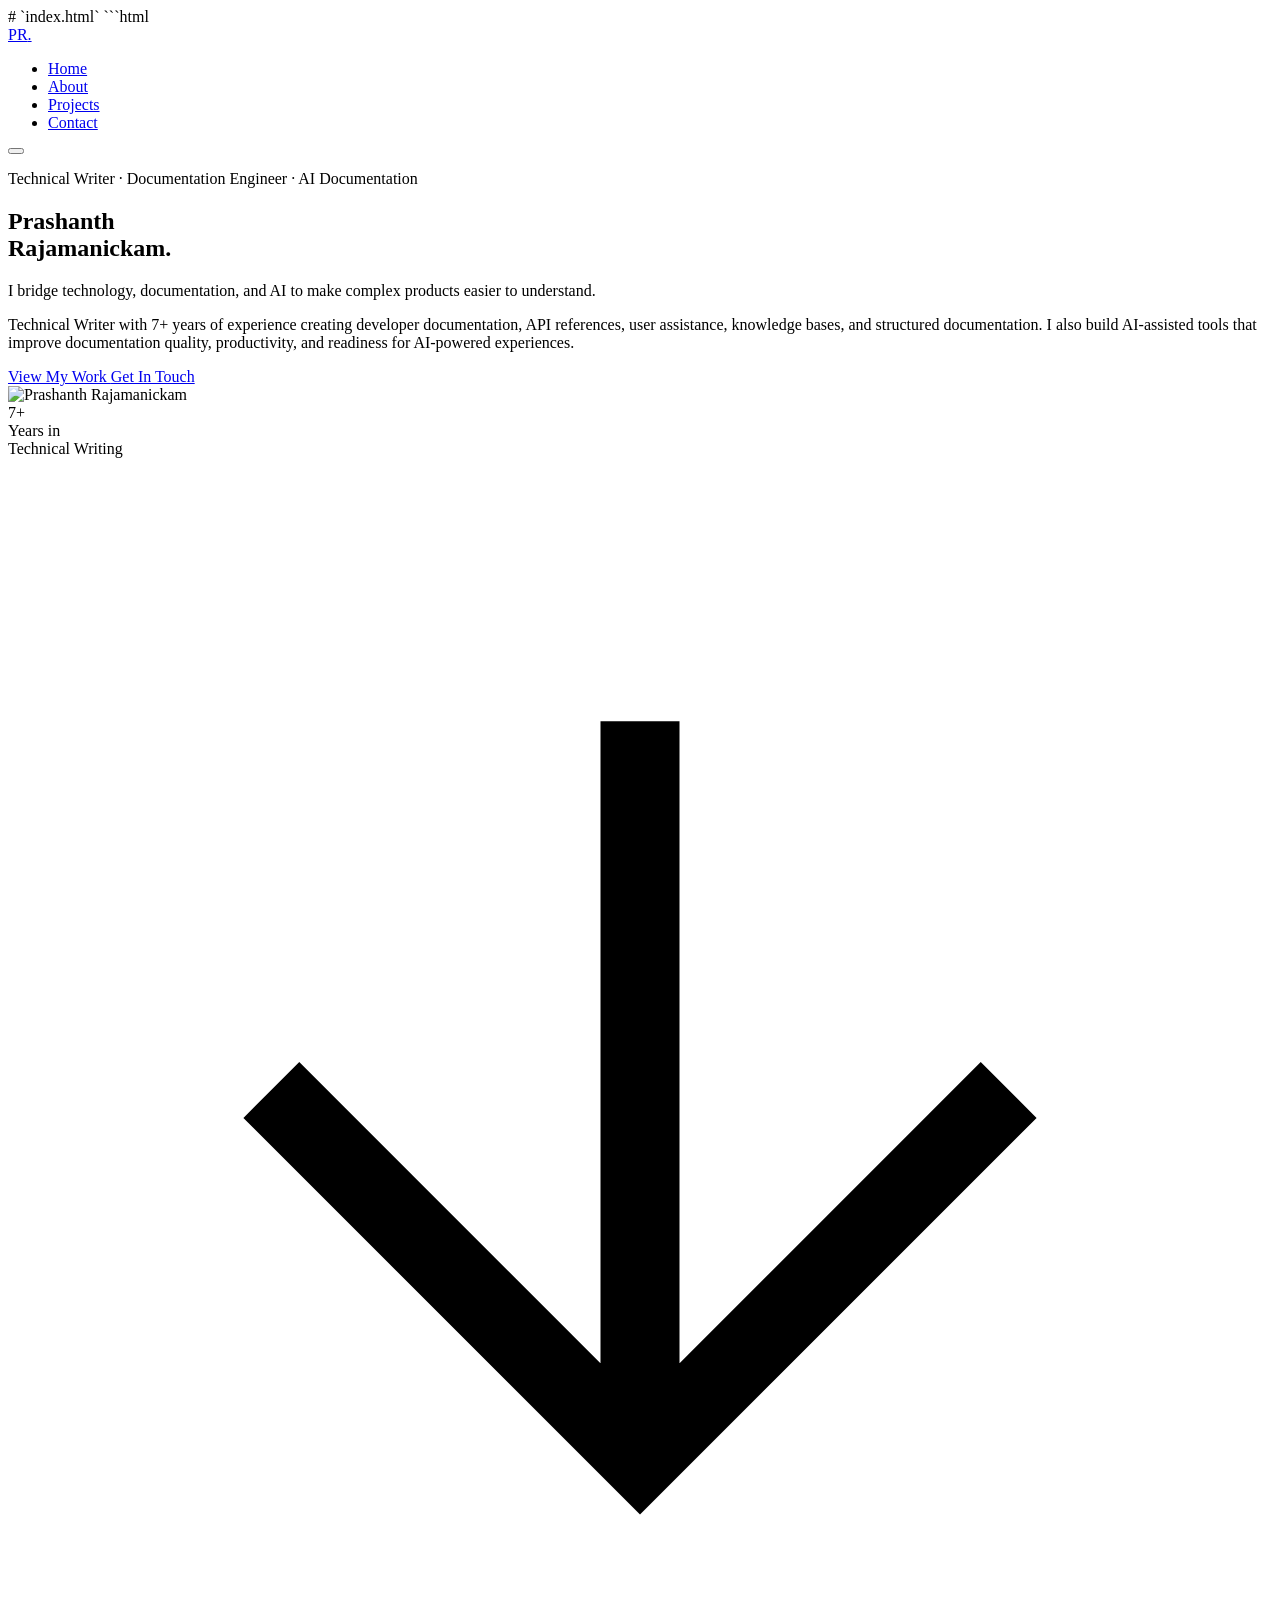
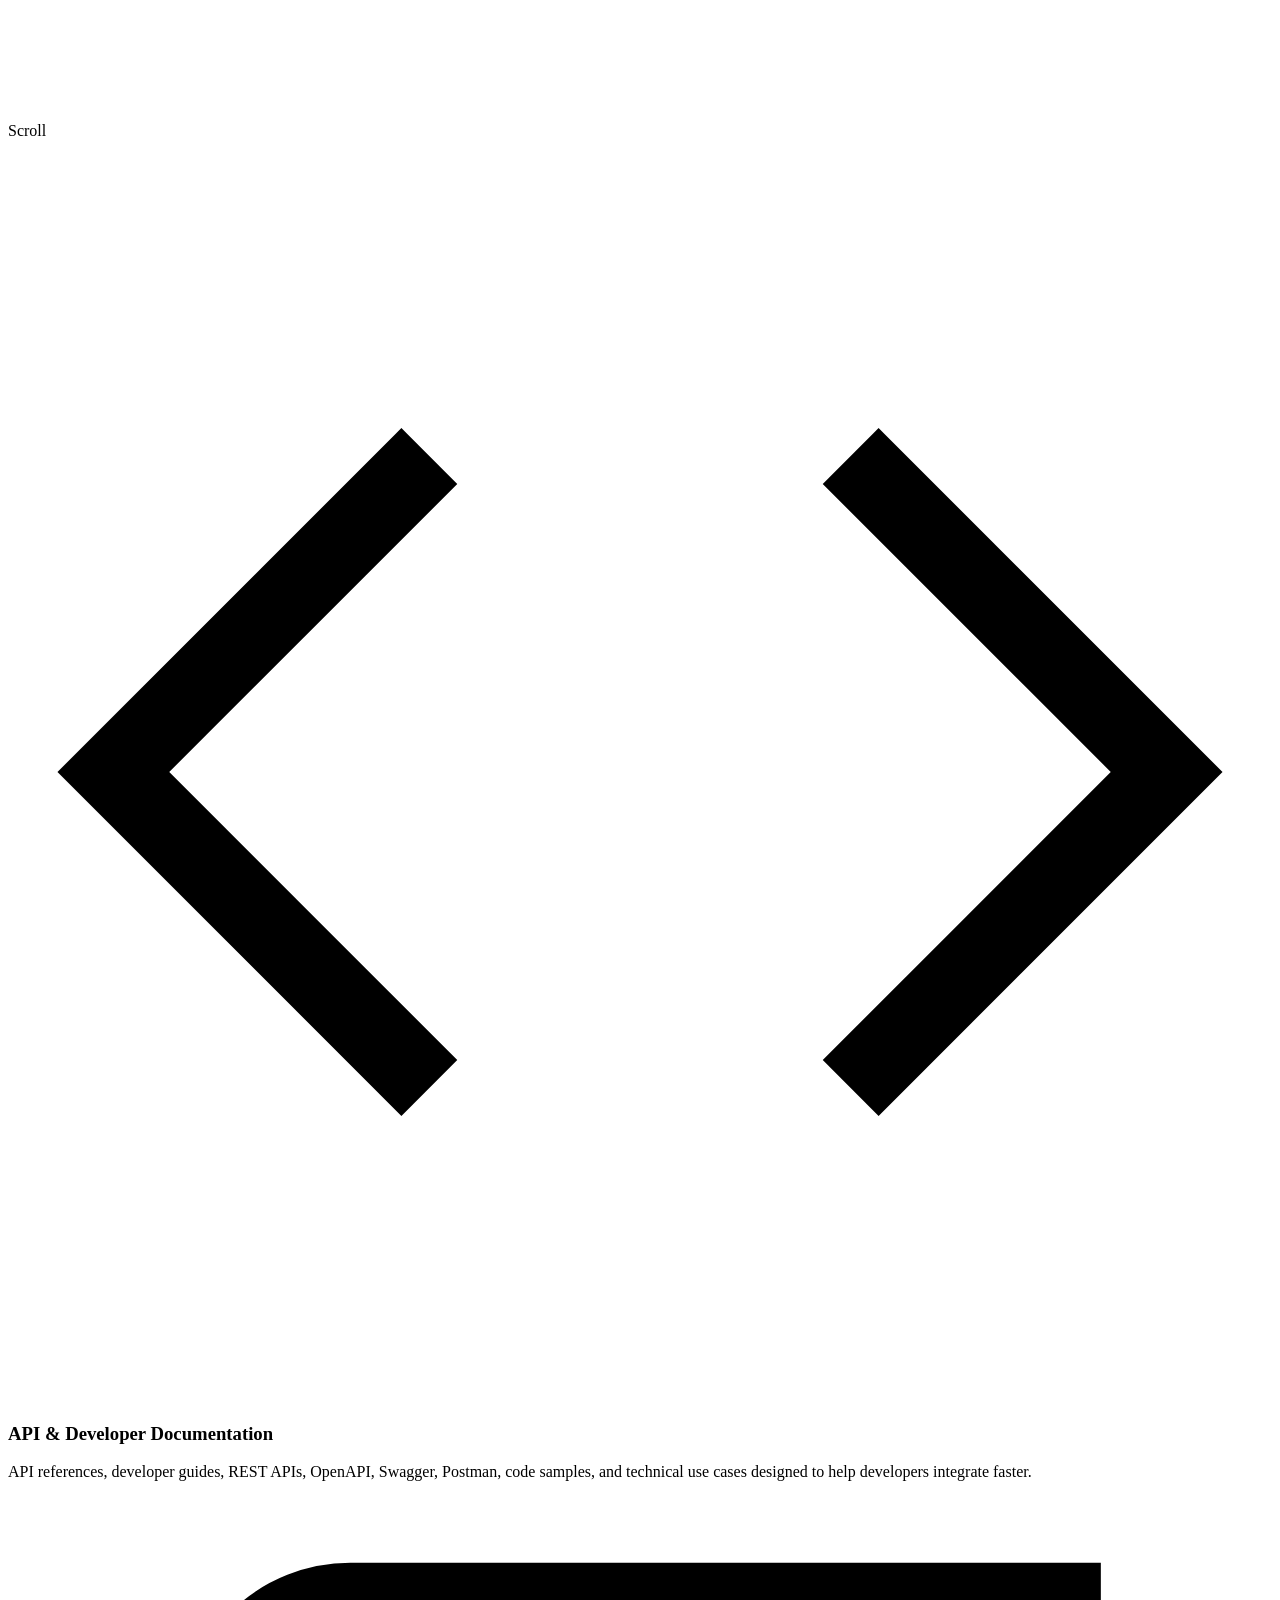
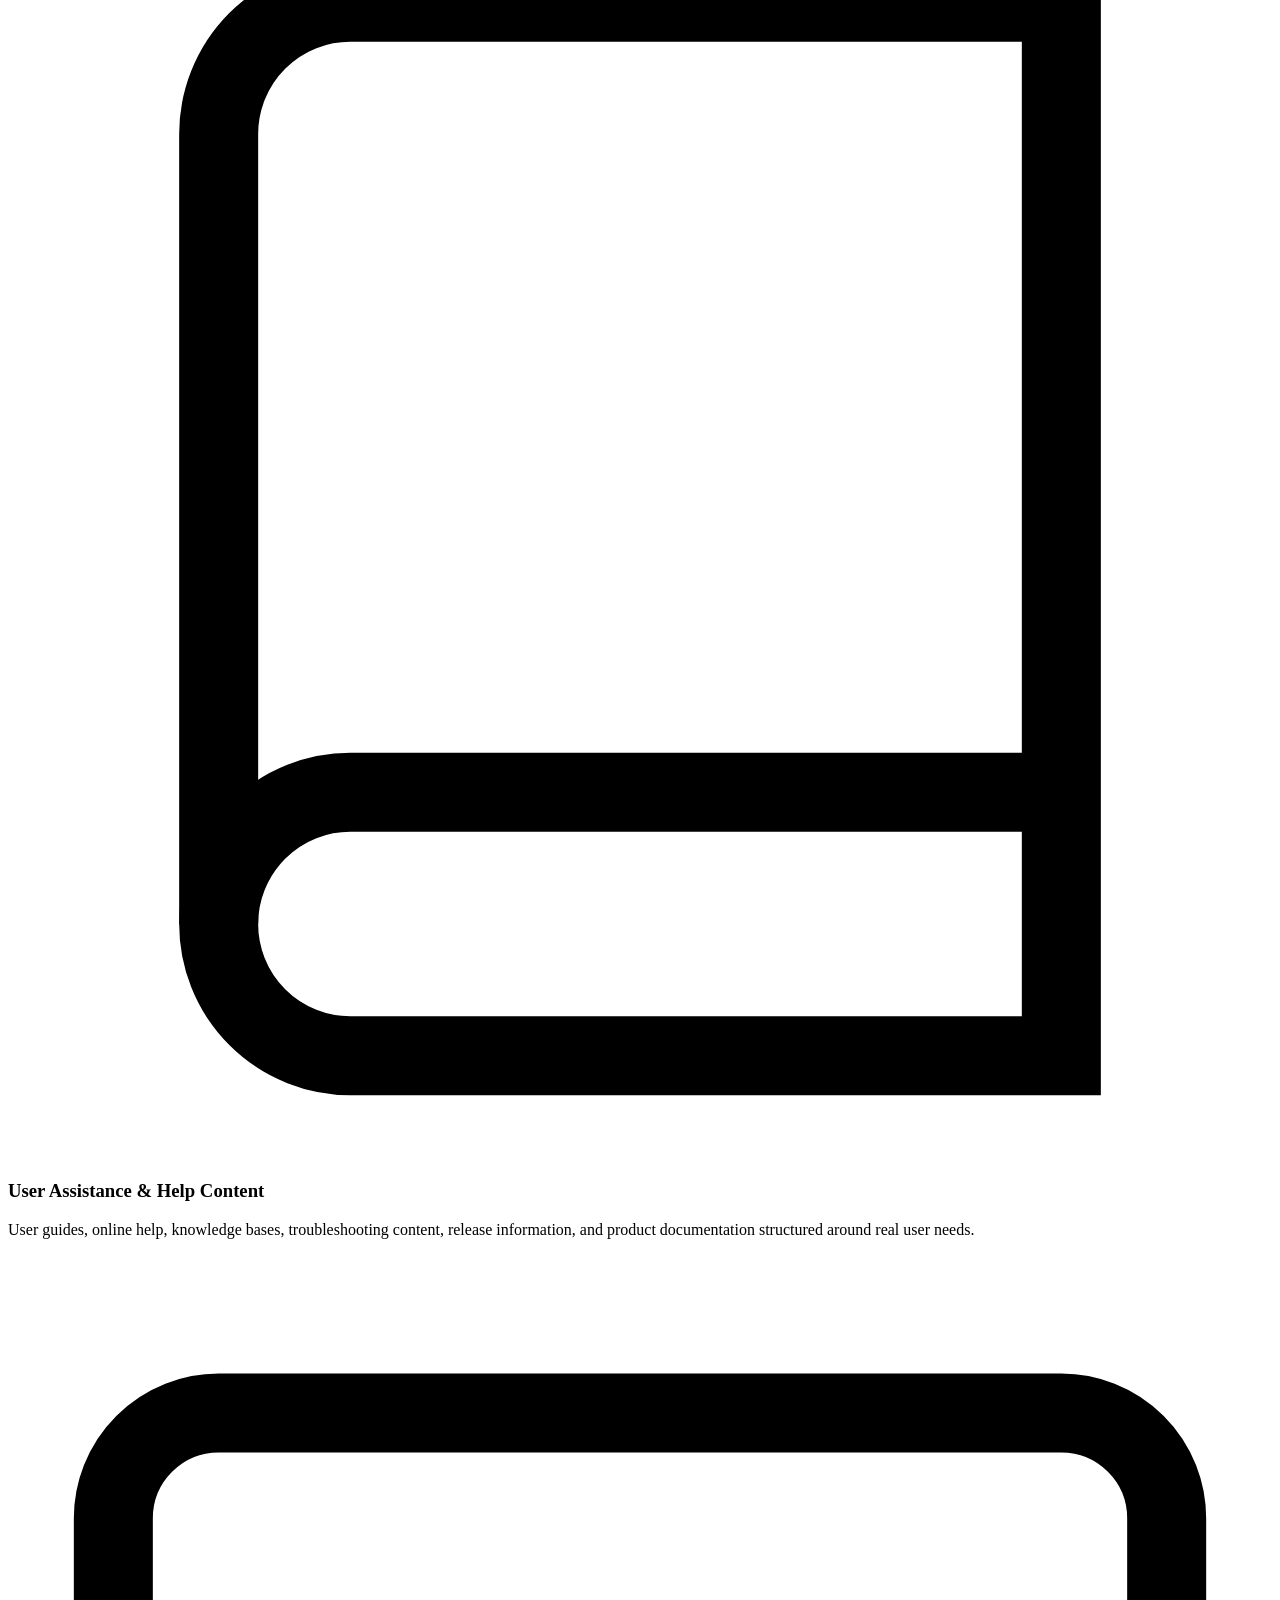
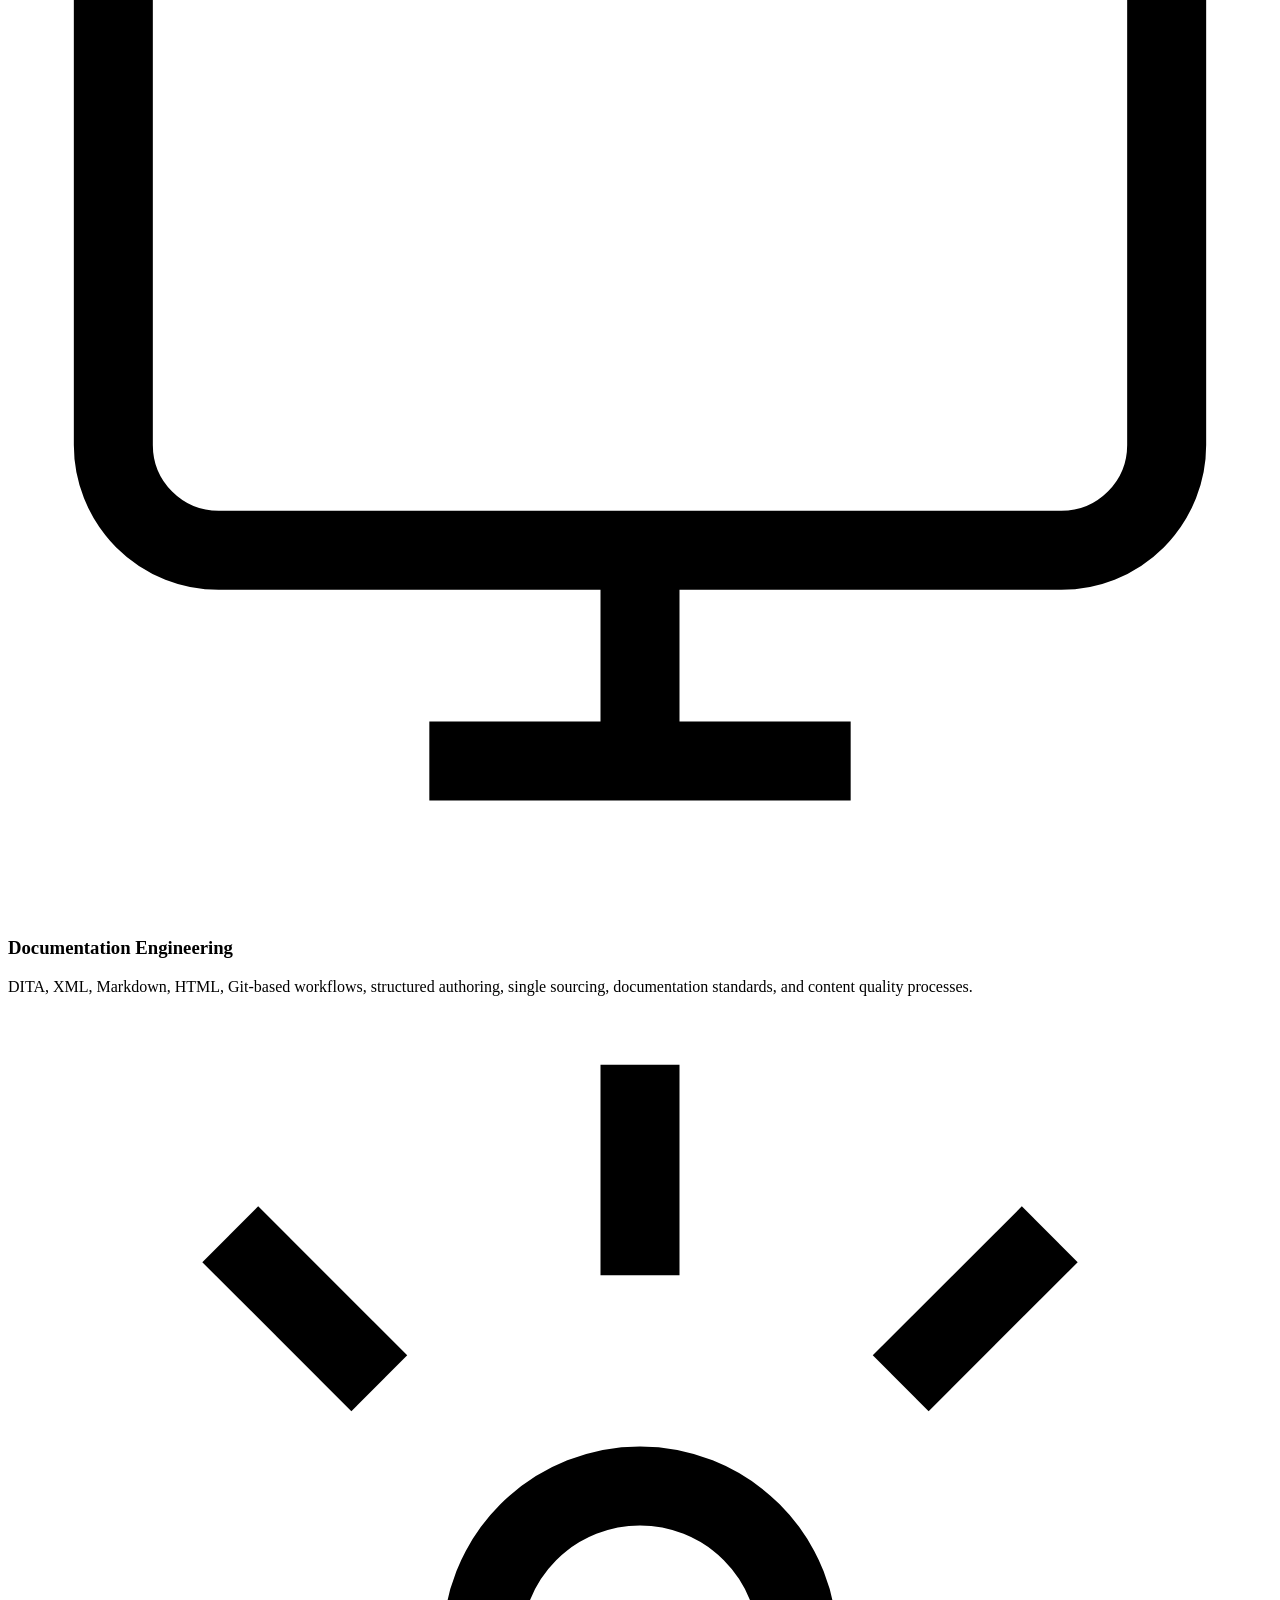
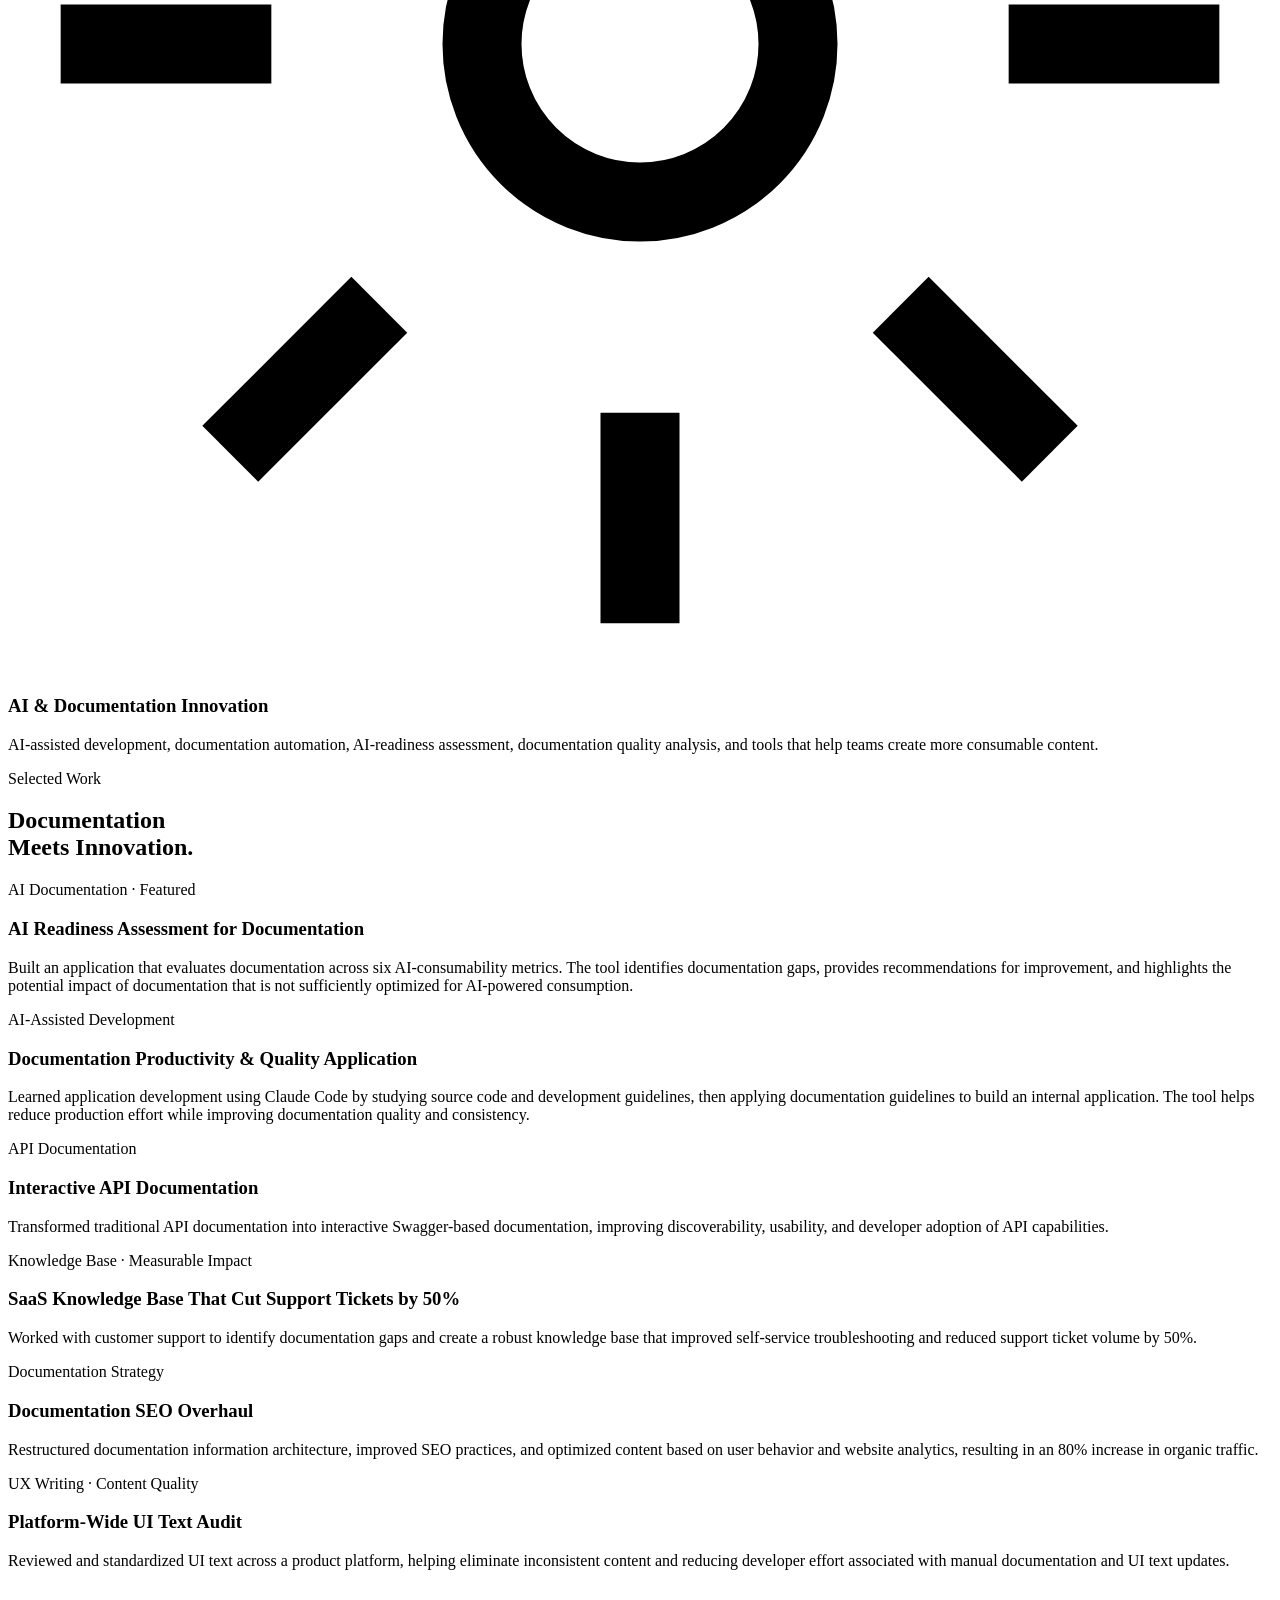
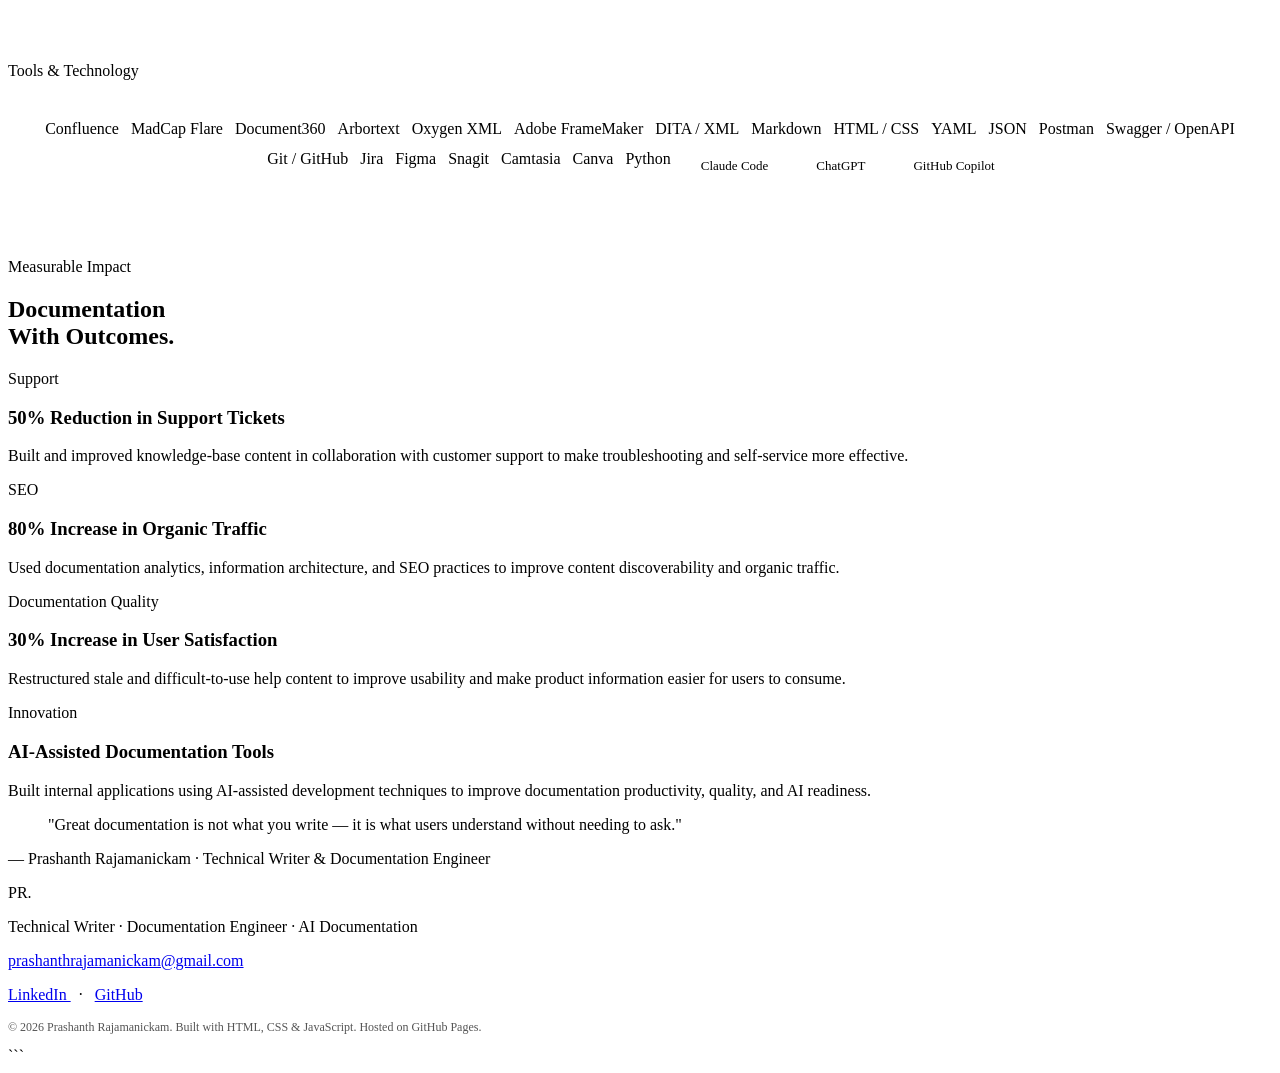
==== commit e4a058b3: "Update index.html" ====
--- a/index.html
+++ b/index.html
@@ -62,9 +62,8 @@
       </h1>
 
       <p class="hero-title">
-        I turn <span class="hero-type">complex technology</span>
-        into documentation people can use.
-      </p>
+  I bridge technology, documentation, and AI to make complex products easier to understand.
+</p>
 
       <p class="hero-desc">
         Technical Writer with 7+ years of experience creating developer
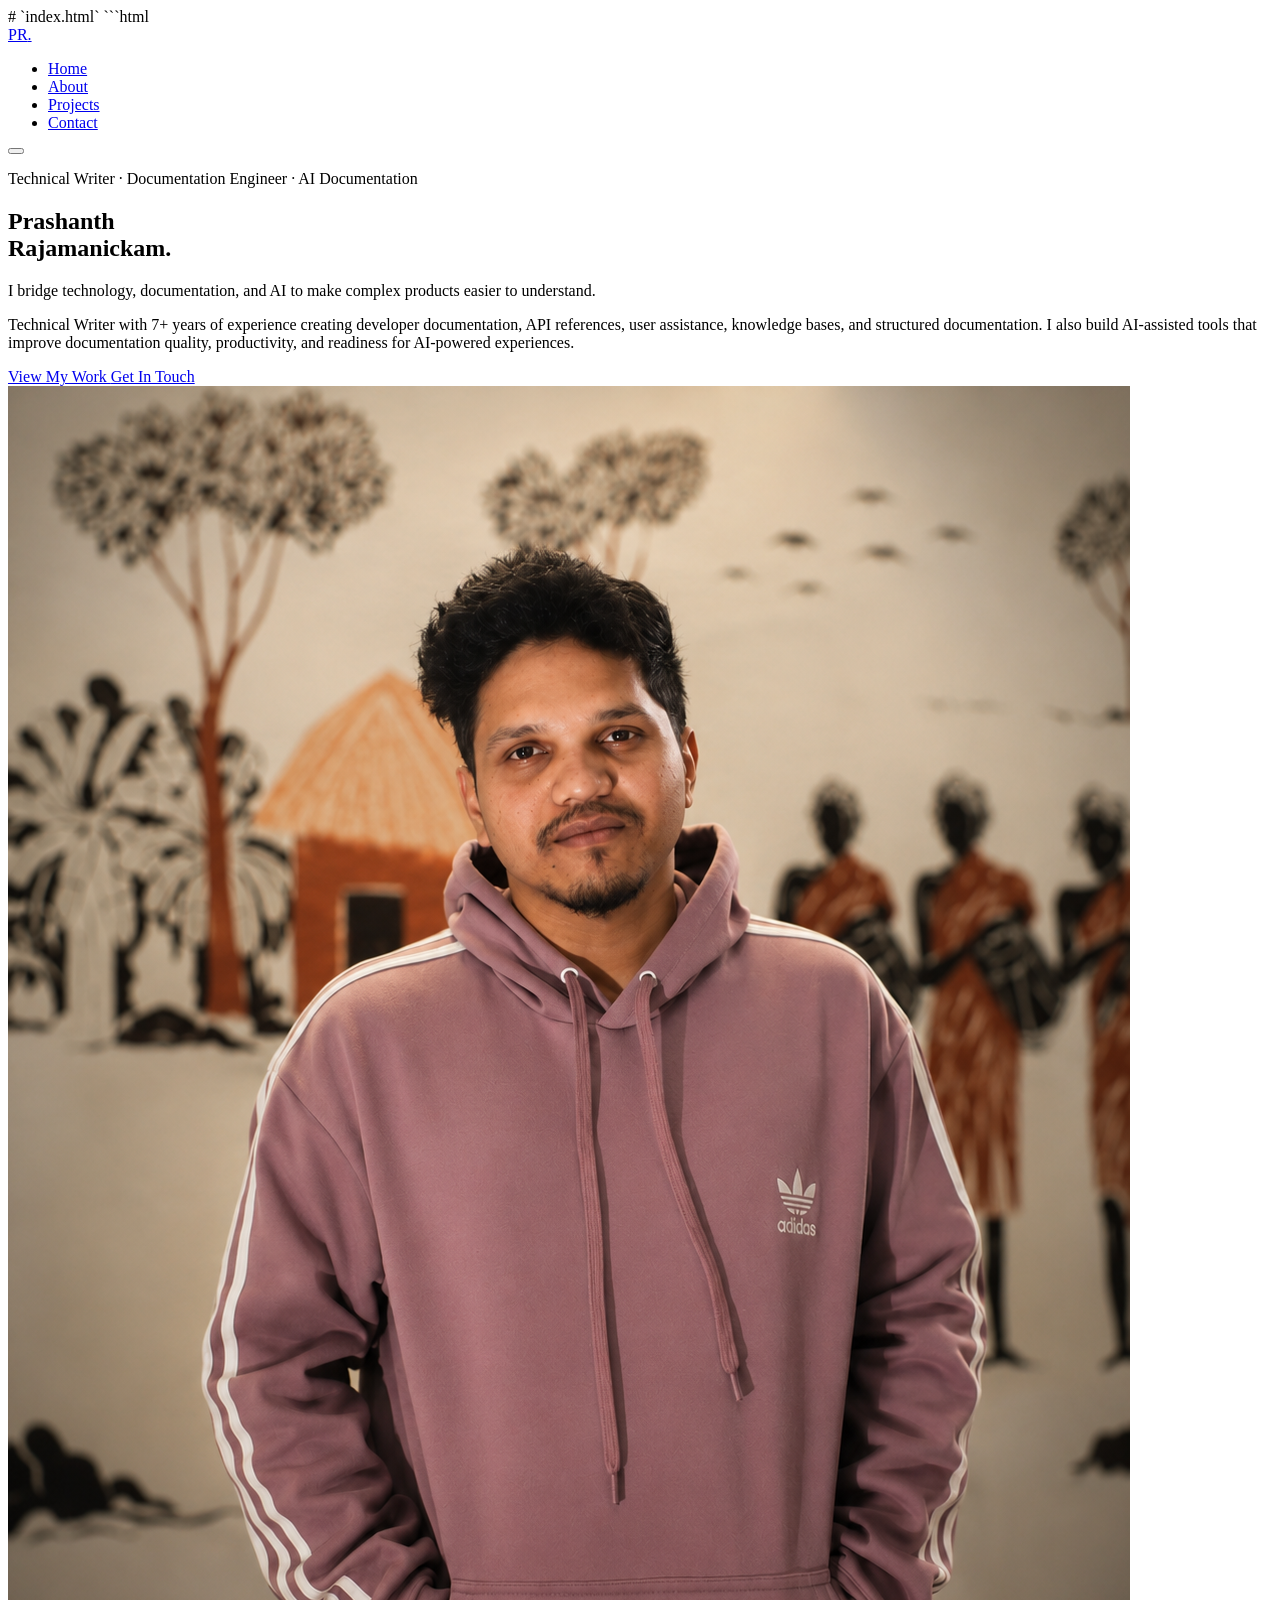
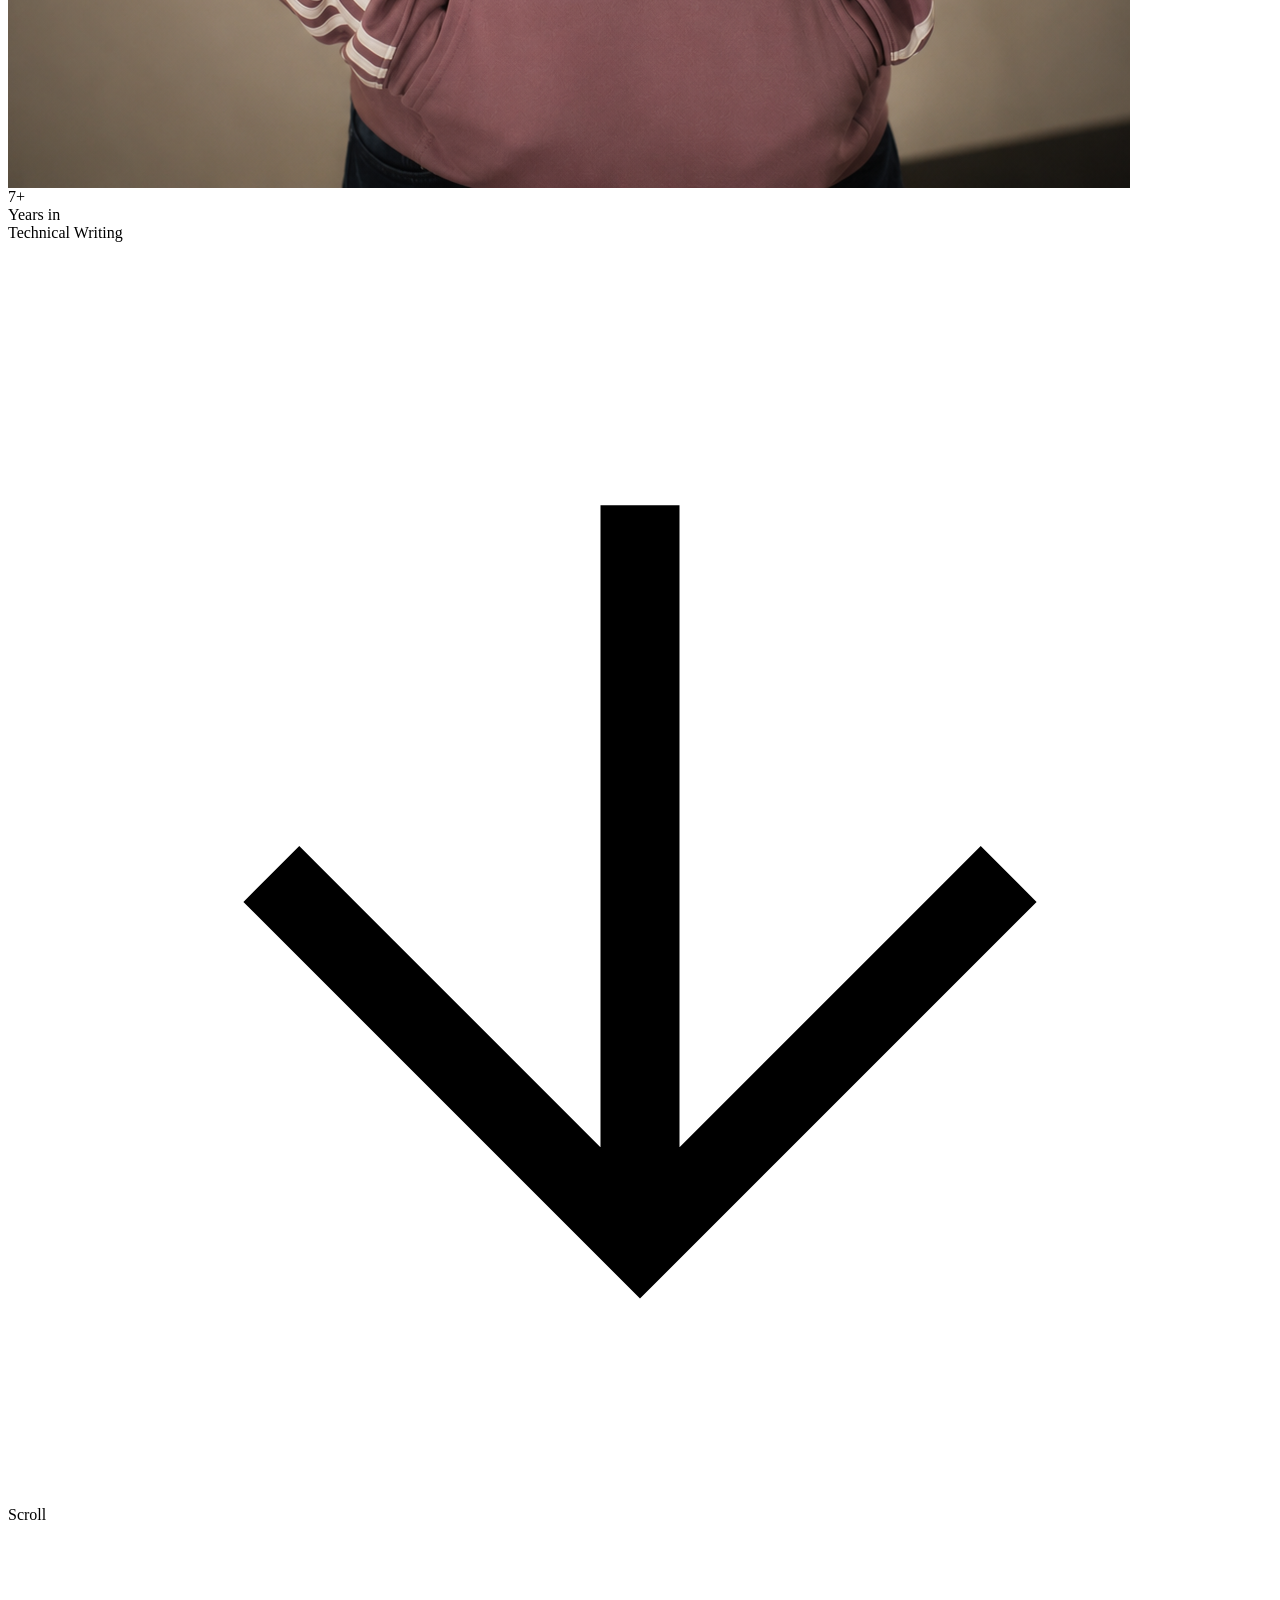
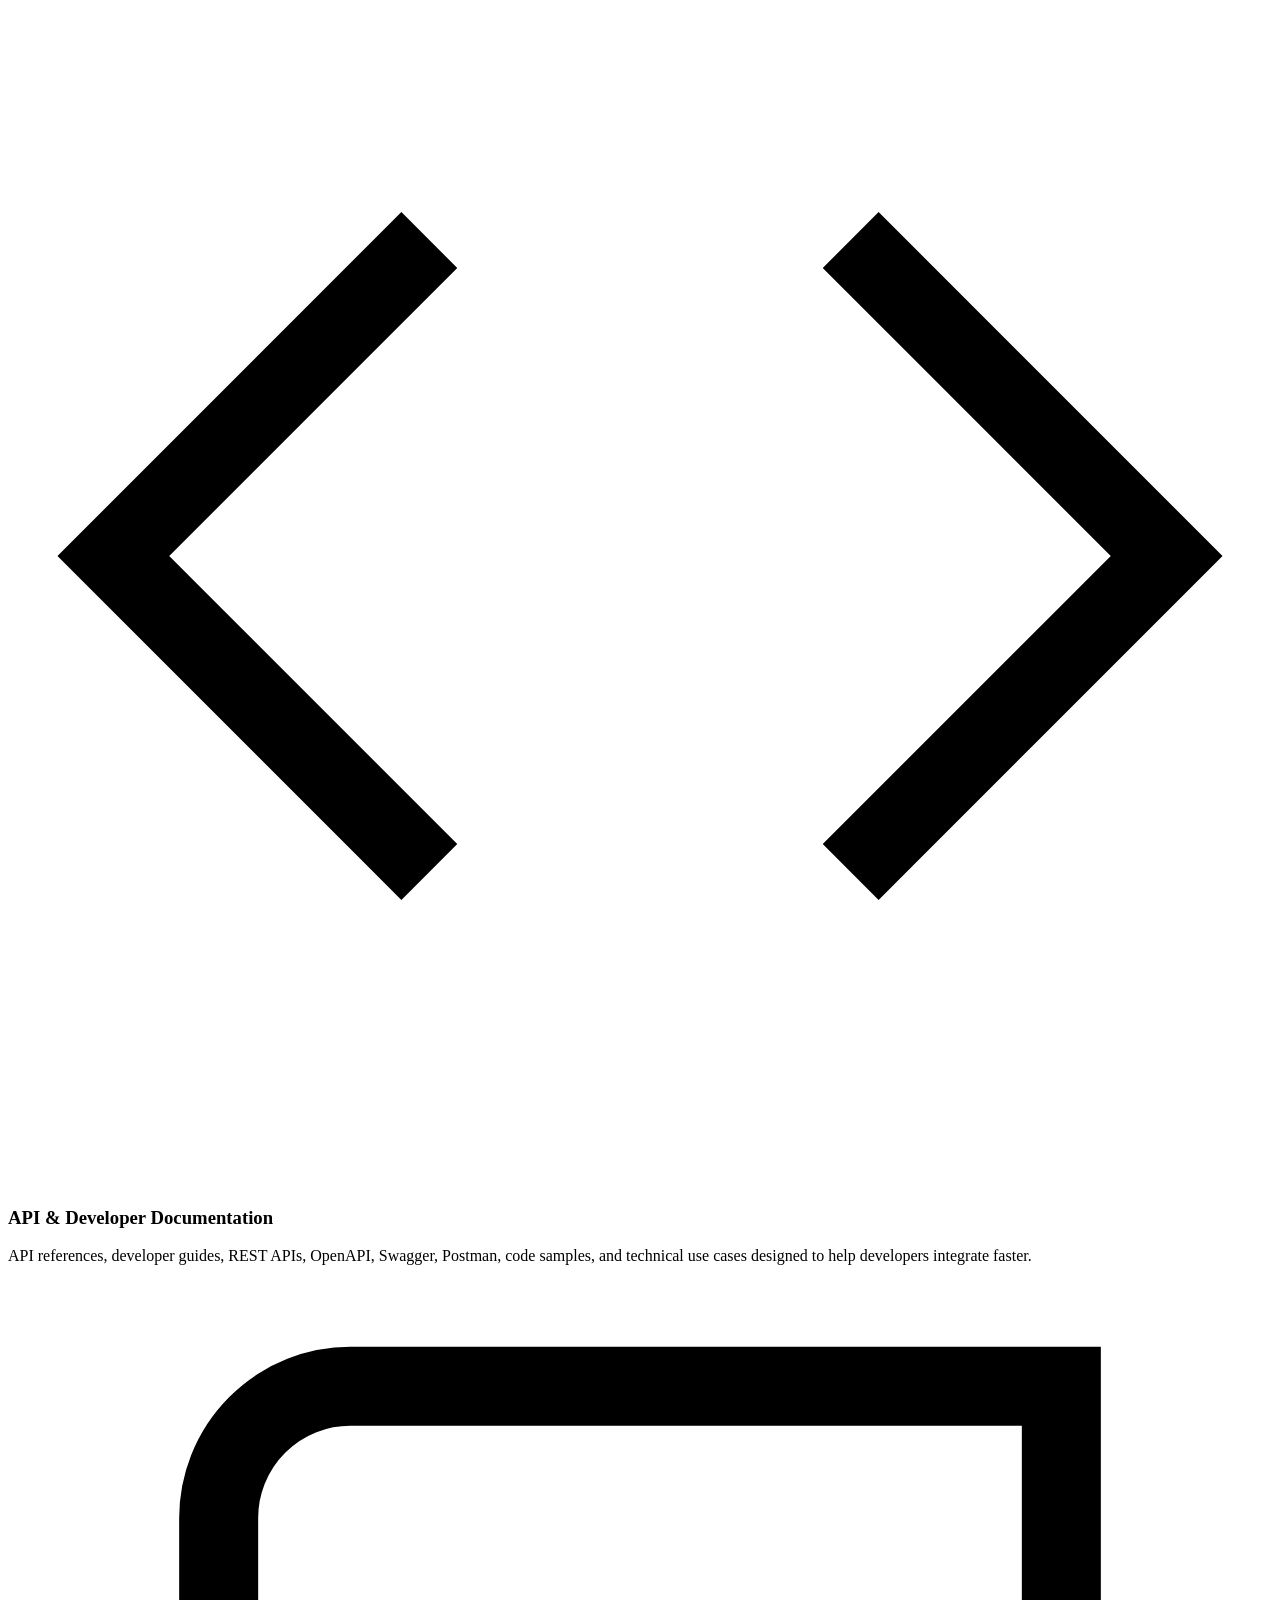
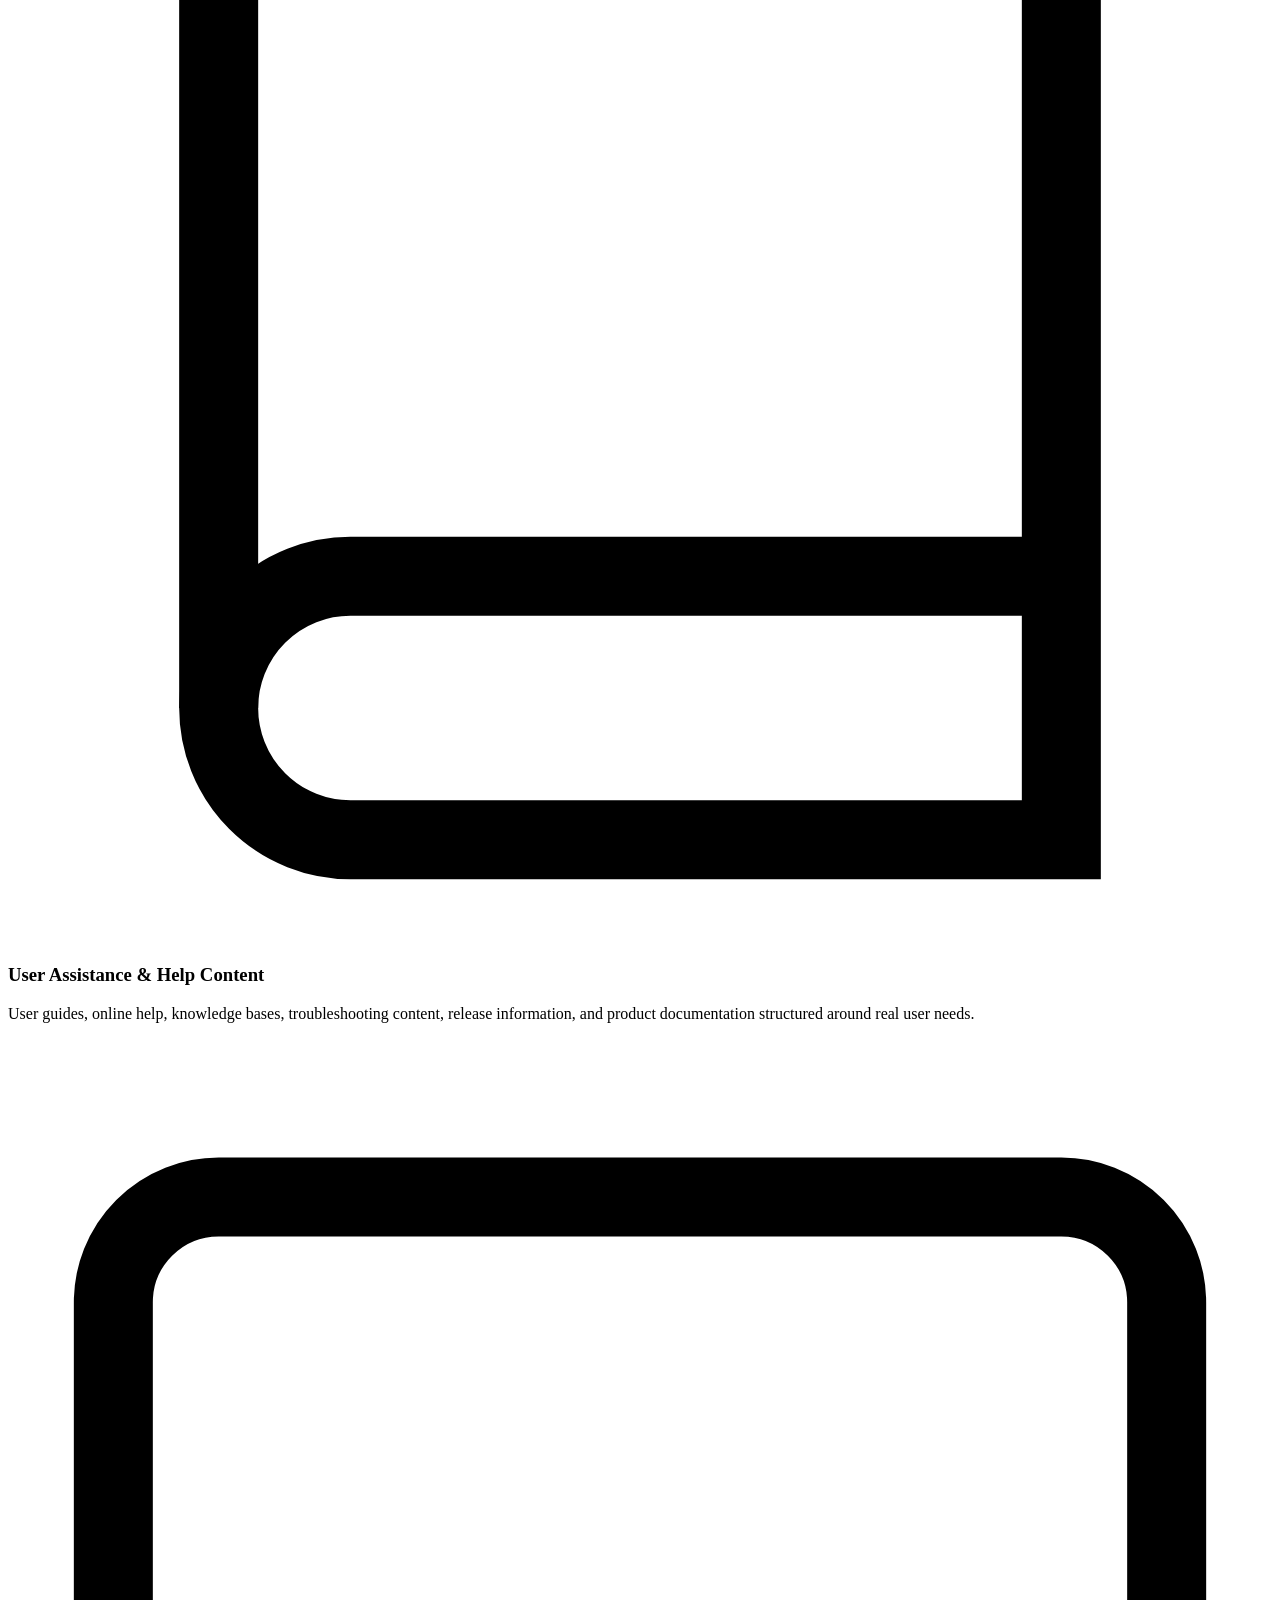
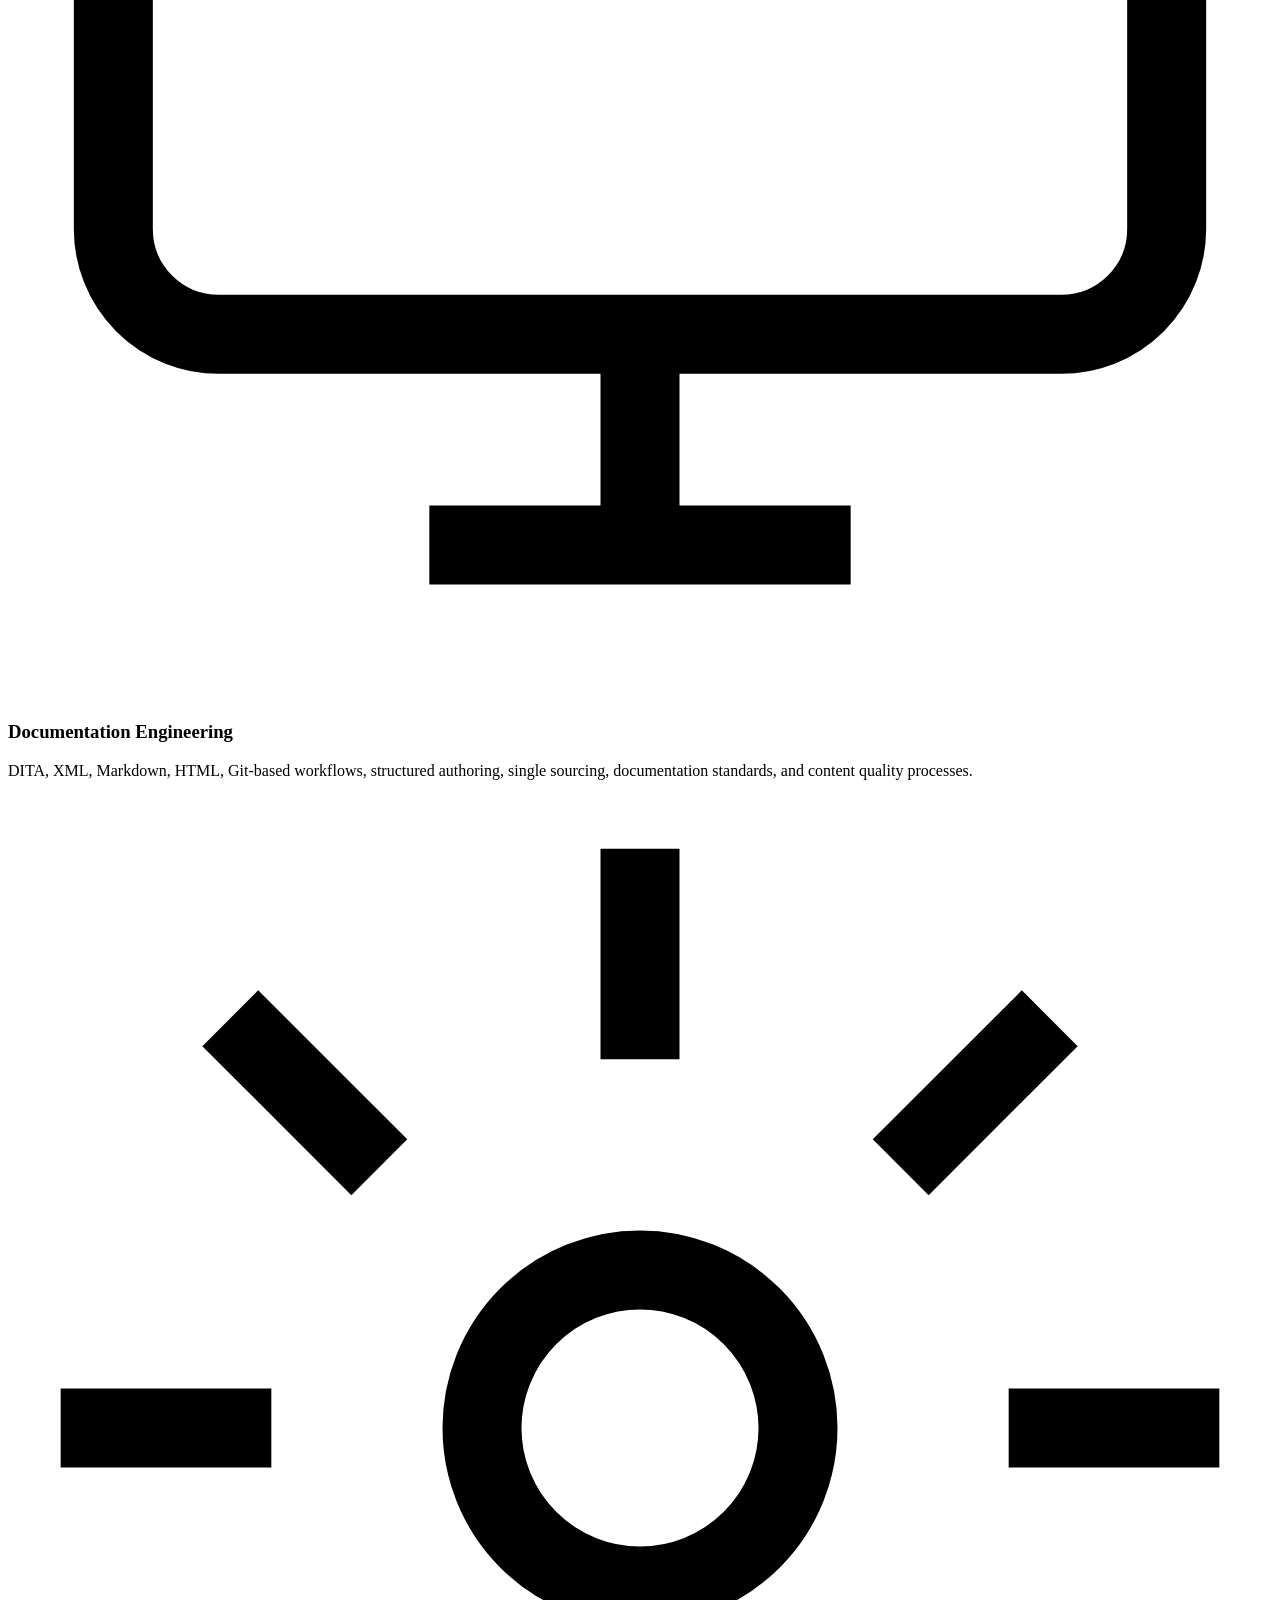
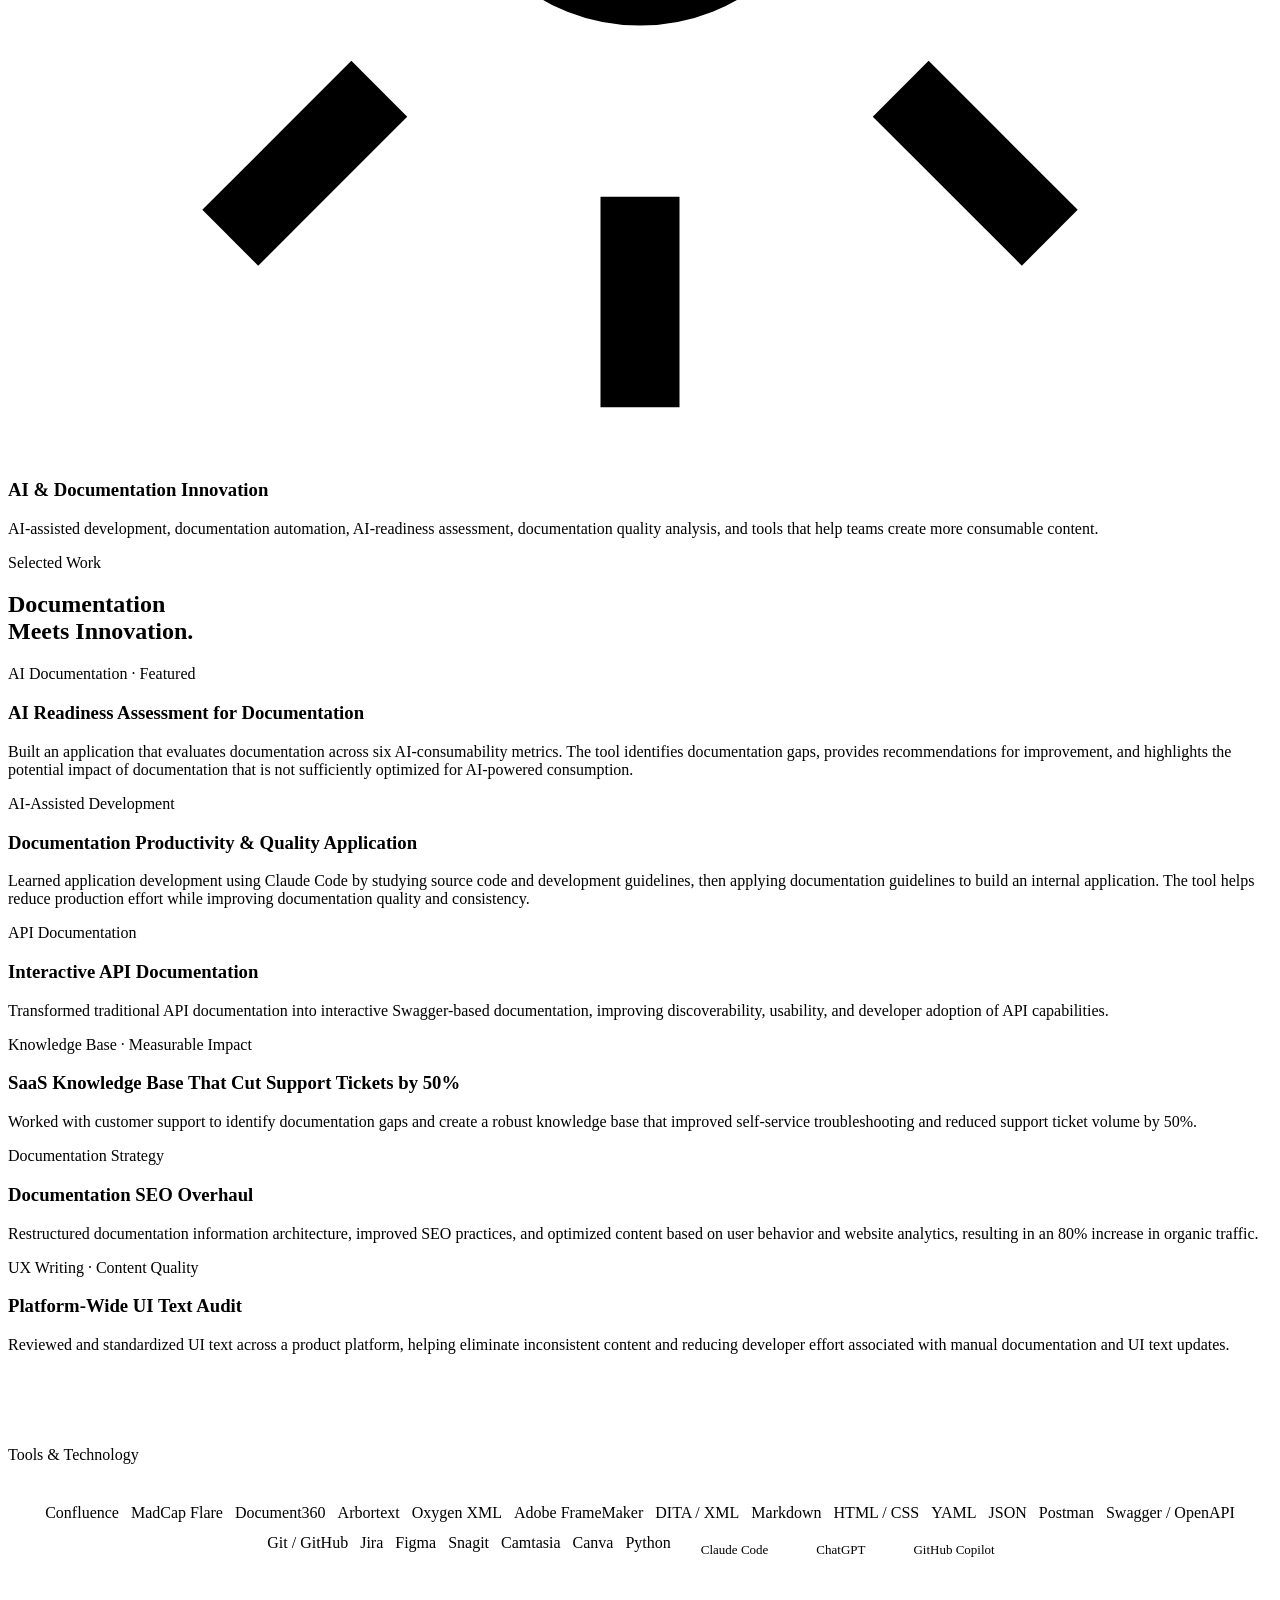
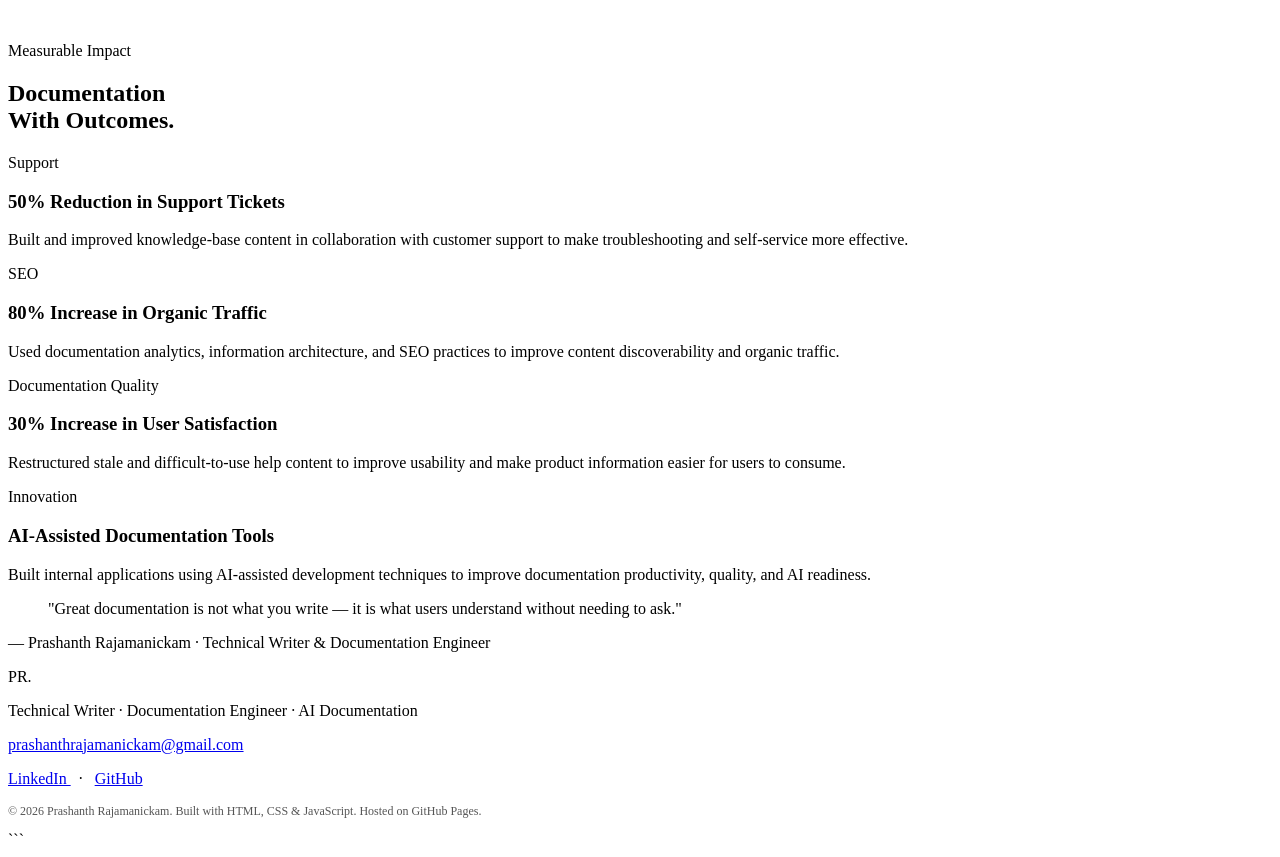
==== commit a25b6ef8: "Update index.html" ====
--- a/index.html
+++ b/index.html
@@ -92,7 +92,7 @@
 
         <img
           class="hero-photo"
-          src="assets/images/profile.jpeg"
+          src="assets/images/Profile_Prashanth.png"
           alt="Prashanth Rajamanickam"
         />
 
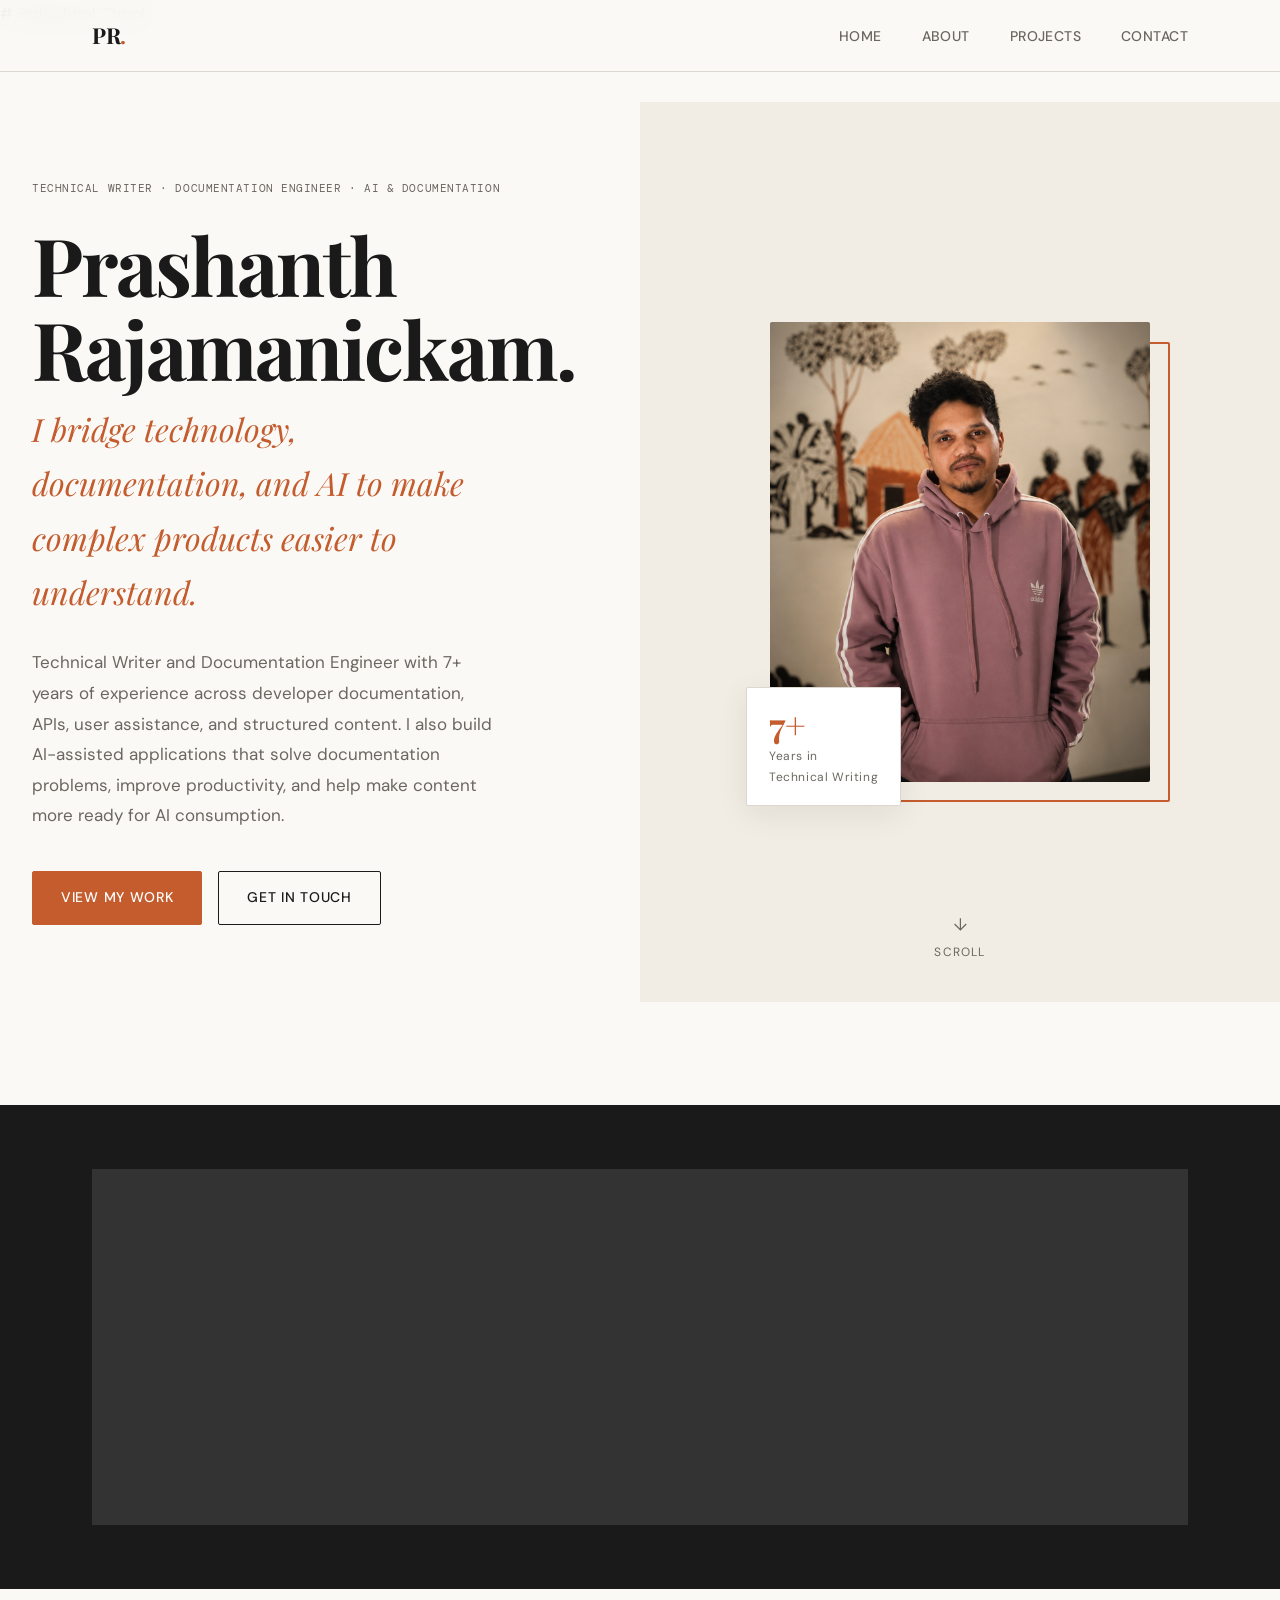
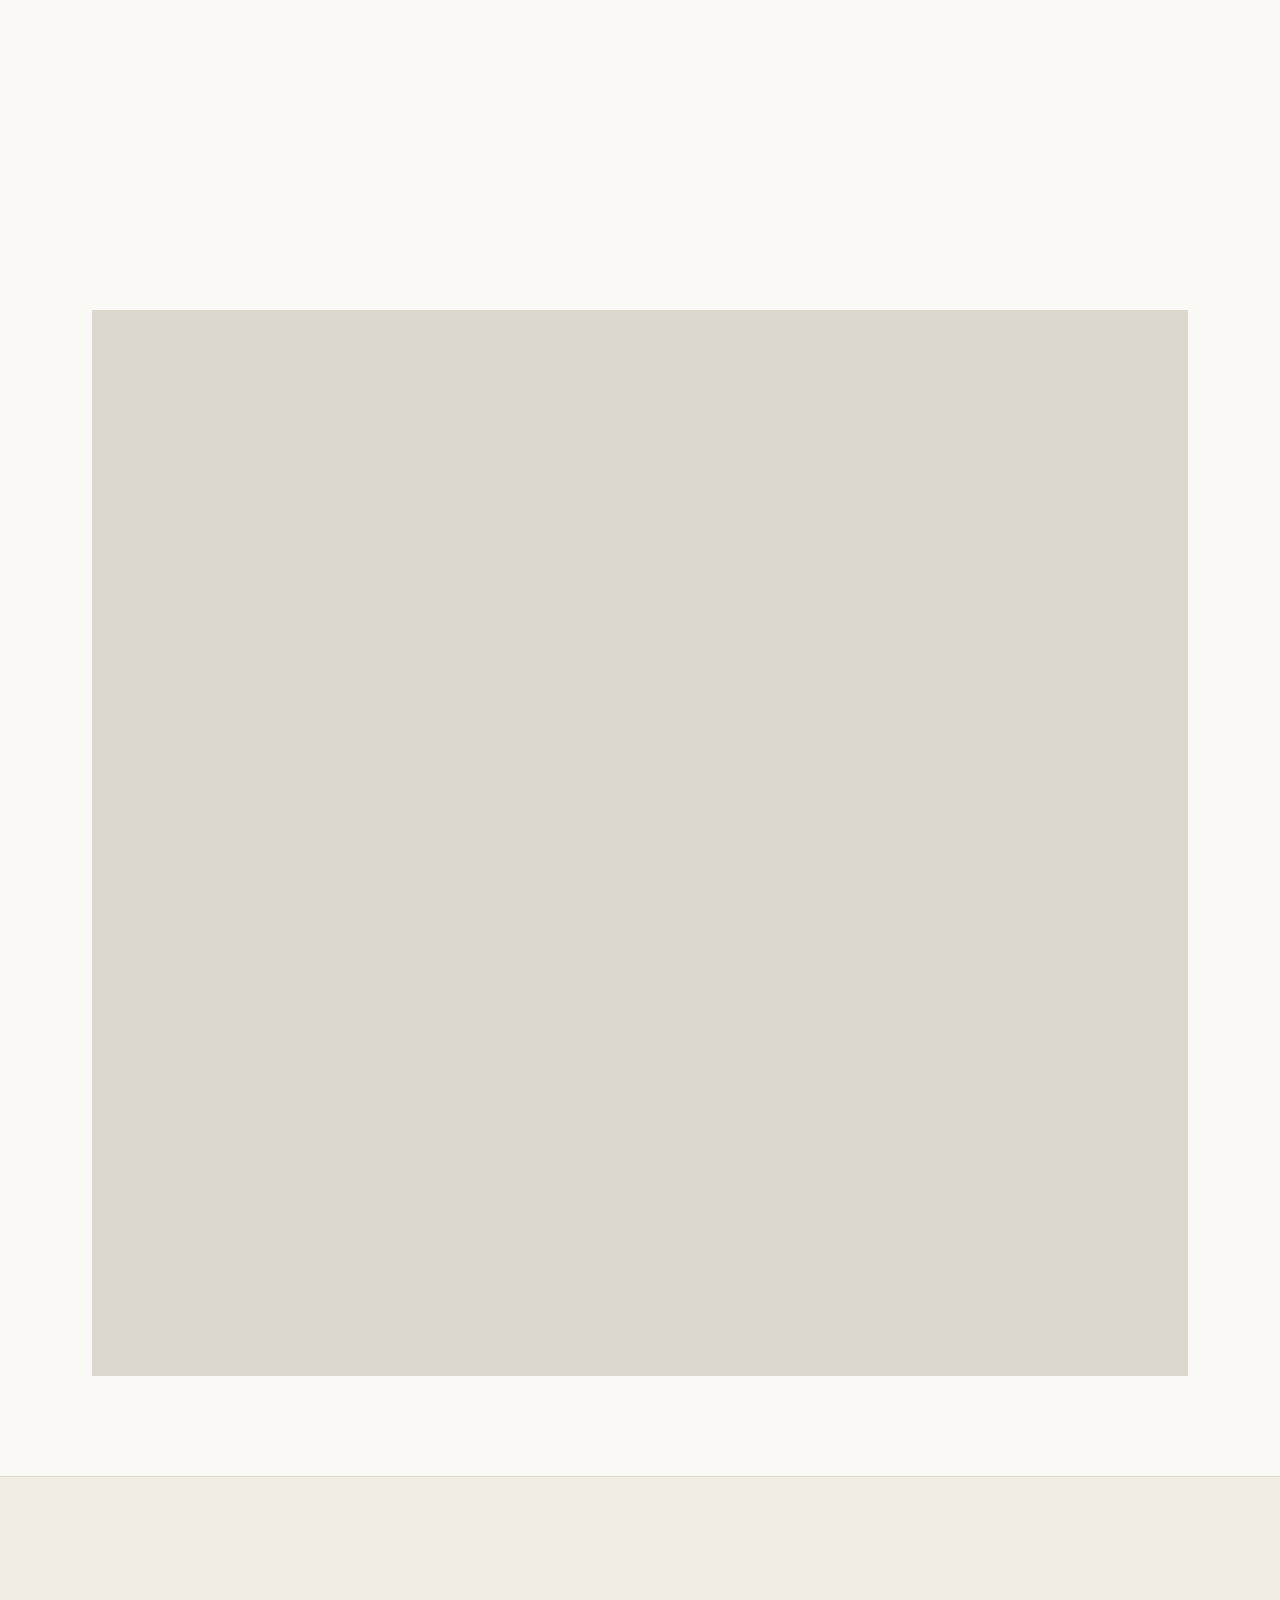
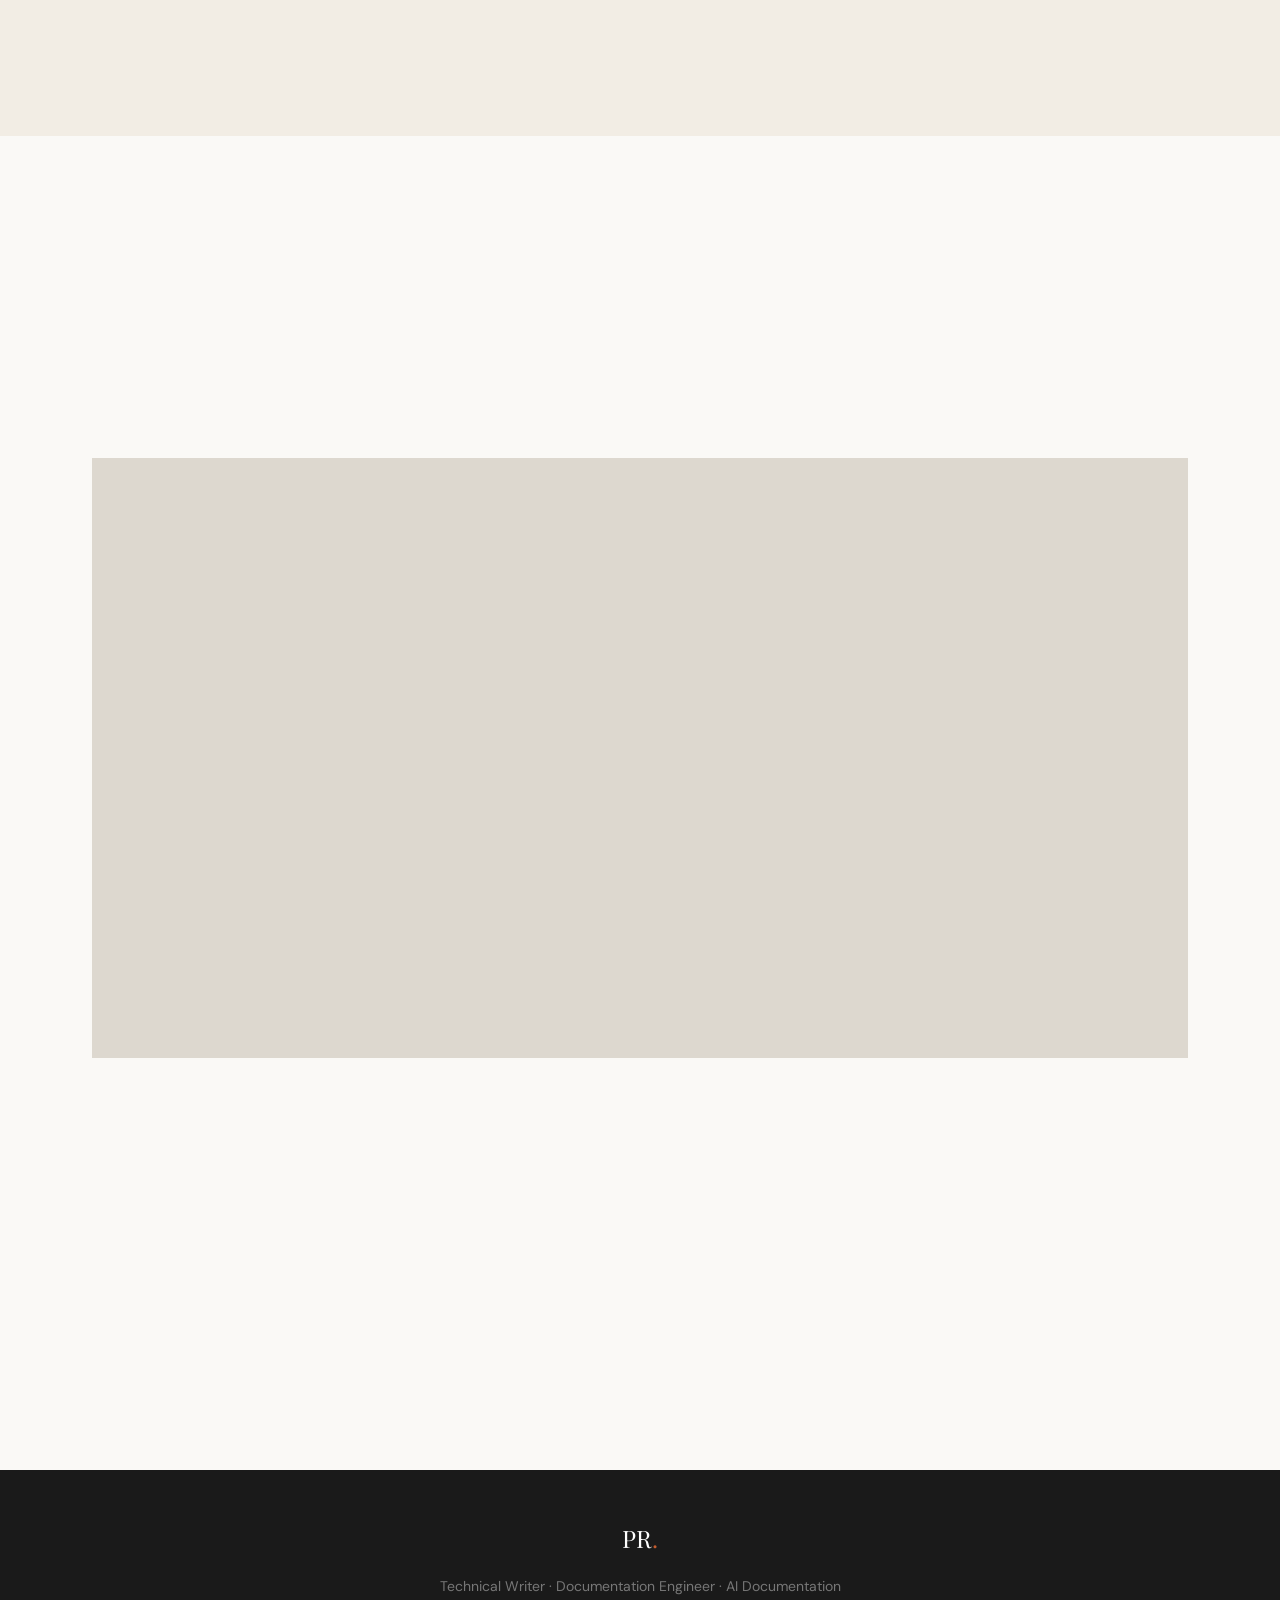
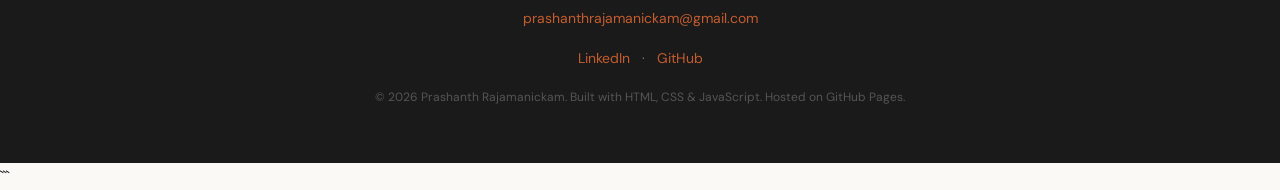
==== commit f36a911c: "Update index.html" ====
--- a/index.html
+++ b/index.html
@@ -54,8 +54,8 @@
     <div class="hero-left">
 
       <p class="hero-eyebrow">
-        Technical Writer · Documentation Engineer · AI Documentation
-      </p>
+  Technical Writer · Documentation Engineer · AI &amp; Documentation
+</p>
 
       <h1 class="hero-name">
         Prashanth<br>Rajamanickam.
@@ -66,12 +66,12 @@
 </p>
 
       <p class="hero-desc">
-        Technical Writer with 7+ years of experience creating developer
-        documentation, API references, user assistance, knowledge bases,
-        and structured documentation. I also build AI-assisted tools that
-        improve documentation quality, productivity, and readiness for
-        AI-powered experiences.
-      </p>
+  Technical Writer and Documentation Engineer with 7+ years of
+  experience across developer documentation, APIs, user assistance,
+  and structured content. I also build AI-assisted applications
+  that solve documentation problems, improve productivity, and
+  help make content more ready for AI consumption.
+</p>
 
       <div class="hero-ctas">
         <a href="pages/projects.html" class="btn btn-primary">
@@ -277,9 +277,9 @@
       </p>
 
       <h2 class="section-title fade-up">
-        Documentation<br>
-        Meets Innovation.
-      </h2>
+  Building Better<br>
+  Ways to Document.
+</h2>
 
 
       <div class="featured-grid">
@@ -292,21 +292,19 @@
           onclick="location.href='pages/projects.html'">
 
           <p class="feat-tag">
-            AI Documentation · Featured
-          </p>
+  AI · Documentation Readiness · Featured
+</p>
 
           <h3>
             AI Readiness Assessment for Documentation
           </h3>
 
           <p>
-            Built an application that evaluates documentation across
-            six AI-consumability metrics. The tool identifies
-            documentation gaps, provides recommendations for
-            improvement, and highlights the potential impact of
-            documentation that is not sufficiently optimized for
-            AI-powered consumption.
-          </p>
+  Built an application that evaluates documentation across six
+  AI-consumability metrics. It identifies gaps that can affect
+  AI-powered experiences and provides actionable recommendations
+  to improve documentation readiness.
+</p>
 
         </div>
 
@@ -326,12 +324,12 @@
           </h3>
 
           <p>
-            Learned application development using Claude Code by
-            studying source code and development guidelines, then
-            applying documentation guidelines to build an internal
-            application. The tool helps reduce production effort
-            while improving documentation quality and consistency.
-          </p>
+  Used Claude Code to learn and apply application-development
+  practices by studying source code and development guidelines.
+  Built an internal application around a documentation workflow
+  problem that saves production effort and improves documentation
+  quality. The application is now actively used by internal users.
+</p>
 
         </div>
 
@@ -683,14 +681,14 @@
           </p>
 
           <h3>
-            AI-Assisted Documentation Tools
-          </h3>
-
-          <p>
-            Built internal applications using AI-assisted development
-            techniques to improve documentation productivity,
-            quality, and AI readiness.
-          </p>
+  Documentation Tools in Production
+</h3>
+
+<p>
+  Built AI-assisted applications for documentation workflows,
+  including an AI-readiness assessment tool and a productivity
+  application now being used by internal users.
+</p>
 
         </div>
 
@@ -746,13 +744,11 @@
       <p style="margin-top:16px;">
 
         <a
-          href="https://www.linkedin.com/"
-          target="_blank"
-          rel="noopener noreferrer">
-
-          LinkedIn
-
-        </a>
+  href="https://www.linkedin.com/in/prashanthrajamanickam/"
+  target="_blank"
+  rel="noopener noreferrer">
+  LinkedIn
+</a>
 
         &nbsp; · &nbsp;
 
--- a/css/style.css
+++ b/css/style.css
@@ -0,0 +1,1056 @@
+/* =========================================
+   TECHNICAL WRITER PORTFOLIO — STYLE SHEET
+   ========================================= */
+
+@import url('https://fonts.googleapis.com/css2?family=Playfair+Display:ital,wght@0,400;0,600;0,700;1,400&family=DM+Sans:wght@300;400;500&family=DM+Mono:wght@400;500&display=swap');
+
+/* ---- RESET & BASE ---- */
+*, *::before, *::after { box-sizing: border-box; margin: 0; padding: 0; }
+
+:root {
+  --ink:       #1a1a1a;
+  --paper:     #faf9f6;
+  --cream:     #f2ede4;
+  --accent:    #c45c2e;
+  --accent-lt: #f0d6c8;
+  --muted:     #6b6760;
+  --border:    #ddd8cf;
+  --white:     #ffffff;
+
+  --font-display: 'Playfair Display', Georgia, serif;
+  --font-body:    'DM Sans', sans-serif;
+  --font-mono:    'DM Mono', monospace;
+
+  --nav-h:    72px;
+  --max-w:    1160px;
+  --section-py: 100px;
+}
+
+html { scroll-behavior: smooth; }
+
+body {
+  font-family: var(--font-body);
+  background: var(--paper);
+  color: var(--ink);
+  line-height: 1.7;
+  font-size: 16px;
+  overflow-x: hidden;
+}
+
+/* ---- TYPOGRAPHY ---- */
+h1, h2, h3, h4 {
+  font-family: var(--font-display);
+  line-height: 1.2;
+  color: var(--ink);
+}
+
+a { color: inherit; text-decoration: none; }
+img { display: block; max-width: 100%; }
+ul { list-style: none; }
+
+/* ---- LAYOUT ---- */
+.container {
+  width: 100%;
+  max-width: var(--max-w);
+  margin: 0 auto;
+  padding: 0 32px;
+}
+
+section { padding: var(--section-py) 0; }
+
+/* ---- NAV ---- */
+nav {
+  position: fixed;
+  top: 0; left: 0; right: 0;
+  height: var(--nav-h);
+  background: rgba(250, 249, 246, 0.92);
+  backdrop-filter: blur(12px);
+  border-bottom: 1px solid var(--border);
+  z-index: 100;
+  display: flex;
+  align-items: center;
+}
+
+.nav-inner {
+  display: flex;
+  align-items: center;
+  justify-content: space-between;
+  width: 100%;
+  max-width: var(--max-w);
+  margin: 0 auto;
+  padding: 0 32px;
+}
+
+.nav-logo {
+  font-family: var(--font-display);
+  font-size: 22px;
+  font-weight: 700;
+  color: var(--ink);
+  letter-spacing: -0.5px;
+}
+
+.nav-logo span { color: var(--accent); }
+
+.nav-links {
+  display: flex;
+  align-items: center;
+  gap: 40px;
+}
+
+.nav-links a {
+  font-size: 14px;
+  font-weight: 500;
+  color: var(--muted);
+  letter-spacing: 0.03em;
+  text-transform: uppercase;
+  transition: color 0.2s;
+  position: relative;
+}
+
+.nav-links a::after {
+  content: '';
+  position: absolute;
+  bottom: -4px; left: 0;
+  width: 0; height: 1px;
+  background: var(--accent);
+  transition: width 0.3s ease;
+}
+
+.nav-links a:hover,
+.nav-links a.active { color: var(--ink); }
+.nav-links a:hover::after,
+.nav-links a.active::after { width: 100%; }
+
+/* Hamburger */
+.nav-toggle {
+  display: none;
+  flex-direction: column;
+  gap: 5px;
+  cursor: pointer;
+  padding: 4px;
+  background: none;
+  border: none;
+}
+.nav-toggle span {
+  display: block;
+  width: 24px; height: 2px;
+  background: var(--ink);
+  border-radius: 2px;
+  transition: all 0.3s;
+}
+
+/* ---- BUTTONS ---- */
+.btn {
+  display: inline-flex;
+  align-items: center;
+  gap: 8px;
+  padding: 14px 28px;
+  border-radius: 2px;
+  font-family: var(--font-body);
+  font-size: 14px;
+  font-weight: 500;
+  letter-spacing: 0.05em;
+  text-transform: uppercase;
+  cursor: pointer;
+  transition: all 0.2s ease;
+  border: 1.5px solid transparent;
+}
+
+.btn-primary {
+  background: var(--accent);
+  color: var(--white);
+  border-color: var(--accent);
+}
+.btn-primary:hover {
+  background: #b0501f;
+  border-color: #b0501f;
+  transform: translateY(-1px);
+}
+
+.btn-outline {
+  background: transparent;
+  color: var(--ink);
+  border-color: var(--ink);
+}
+.btn-outline:hover {
+  background: var(--ink);
+  color: var(--white);
+  transform: translateY(-1px);
+}
+
+/* ---- SECTION LABEL ---- */
+.section-label {
+  font-family: var(--font-mono);
+  font-size: 12px;
+  font-weight: 500;
+  letter-spacing: 0.15em;
+  text-transform: uppercase;
+  color: var(--accent);
+  display: flex;
+  align-items: center;
+  gap: 12px;
+  margin-bottom: 16px;
+}
+.section-label::before {
+  content: '';
+  width: 32px; height: 1px;
+  background: var(--accent);
+}
+
+.section-title {
+  font-size: clamp(32px, 5vw, 52px);
+  font-weight: 700;
+  margin-bottom: 24px;
+  letter-spacing: -1px;
+}
+
+/* ================================================
+   HOME PAGE
+   ================================================ */
+.hero {
+  min-height: 100vh;
+  display: grid;
+  grid-template-columns: 1fr 1fr;
+  align-items: center;
+  padding-top: var(--nav-h);
+  overflow: hidden;
+}
+
+.hero-left {
+  padding: 80px 60px 80px 32px;
+  max-width: 580px;
+}
+
+.hero-eyebrow {
+  font-family: var(--font-mono);
+  font-size: 11px;
+  letter-spacing: 0.05em;
+  color: var(--muted);
+  text-transform: uppercase;
+  margin-bottom: 24px;
+  display: block;
+  white-space: nowrap;
+  width: max-content;
+  max-width: none;
+}
+
+
+.hero-name {
+  font-size: clamp(48px, 7vw, 80px);
+  font-weight: 700;
+  letter-spacing: -2px;
+  line-height: 1.05;
+  margin-bottom: 12px;
+}
+
+.hero-title {
+  font-family: var(--font-display);
+  font-style: italic;
+  font-size: clamp(22px, 3vw, 32px);
+  color: var(--accent);
+  margin-bottom: 28px;
+}
+
+.hero-desc {
+  font-size: 17px;
+  color: var(--muted);
+  line-height: 1.8;
+  margin-bottom: 40px;
+  max-width: 460px;
+}
+
+.hero-ctas {
+  display: flex;
+  gap: 16px;
+  flex-wrap: wrap;
+}
+
+.hero-right {
+  position: relative;
+  height: 100vh;
+  background: var(--cream);
+  display: flex;
+  align-items: center;
+  justify-content: center;
+  overflow: hidden;
+}
+
+.hero-image-wrap {
+  position: relative;
+  width: 380px;
+  height: 460px;
+}
+
+.hero-photo {
+  width: 100%;
+  height: 100%;
+  object-fit: cover;
+  border-radius: 2px;
+  position: relative;
+  z-index: 2;
+}
+
+.hero-photo-placeholder {
+  width: 100%;
+  height: 100%;
+  background: linear-gradient(135deg, #e8e2d9 0%, #d4cec5 100%);
+  border-radius: 2px;
+  position: relative;
+  z-index: 2;
+  display: flex;
+  align-items: center;
+  justify-content: center;
+}
+
+.hero-photo-placeholder svg {
+  width: 80px;
+  height: 80px;
+  opacity: 0.3;
+}
+
+.hero-frame {
+  position: absolute;
+  top: 20px; right: -20px;
+  width: 100%; height: 100%;
+  border: 2px solid var(--accent);
+  border-radius: 2px;
+  z-index: 1;
+}
+
+.hero-badge {
+  position: absolute;
+  bottom: -24px; left: -24px;
+  background: var(--white);
+  border: 1px solid var(--border);
+  padding: 18px 22px;
+  border-radius: 2px;
+  z-index: 3;
+  box-shadow: 0 8px 32px rgba(0,0,0,0.08);
+}
+.hero-badge-number {
+  font-family: var(--font-display);
+  font-size: 36px;
+  font-weight: 700;
+  color: var(--accent);
+  line-height: 1;
+}
+.hero-badge-label {
+  font-size: 12px;
+  color: var(--muted);
+  margin-top: 4px;
+  letter-spacing: 0.05em;
+}
+
+/* Scroll indicator */
+.scroll-hint {
+  position: absolute;
+  bottom: 40px;
+  left: 50%;
+  transform: translateX(-50%);
+  display: flex;
+  flex-direction: column;
+  align-items: center;
+  gap: 8px;
+  color: var(--muted);
+  font-size: 12px;
+  letter-spacing: 0.1em;
+  text-transform: uppercase;
+  animation: nudge 2s ease-in-out infinite;
+}
+
+.scroll-hint svg { width: 20px; height: 20px; }
+
+@keyframes nudge {
+  0%, 100% { transform: translateX(-50%) translateY(0); }
+  50%       { transform: translateX(-50%) translateY(6px); }
+}
+
+/* Services strip */
+.services-strip {
+  background: var(--ink);
+  padding: 64px 0;
+}
+
+.services-grid {
+  display: grid;
+  grid-template-columns: repeat(4, 1fr);
+  gap: 1px;
+  background: #333;
+}
+
+.service-item {
+  background: var(--ink);
+  padding: 40px 32px;
+  transition: background 0.3s;
+}
+.service-item:hover { background: #242424; }
+
+.service-icon {
+  width: 40px; height: 40px;
+  margin-bottom: 16px;
+  color: var(--accent);
+}
+.service-icon svg { width: 100%; height: 100%; }
+
+.service-item h3 {
+  font-size: 18px;
+  color: var(--white);
+  margin-bottom: 10px;
+  font-family: var(--font-body);
+  font-weight: 500;
+}
+
+.service-item p {
+  font-size: 14px;
+  color: #888;
+  line-height: 1.7;
+}
+
+/* Featured projects home strip */
+.home-projects {
+  background: var(--paper);
+}
+
+.featured-grid {
+  display: grid;
+  grid-template-columns: 1fr 1fr;
+  gap: 2px;
+  margin-top: 60px;
+  background: var(--border);
+}
+
+.feat-card {
+  background: var(--paper);
+  padding: 48px;
+  transition: background 0.3s;
+  cursor: pointer;
+}
+.feat-card:hover { background: var(--cream); }
+
+.feat-tag {
+  font-family: var(--font-mono);
+  font-size: 11px;
+  letter-spacing: 0.1em;
+  text-transform: uppercase;
+  color: var(--accent);
+  margin-bottom: 16px;
+}
+
+.feat-card h3 {
+  font-size: 26px;
+  font-weight: 600;
+  margin-bottom: 14px;
+  letter-spacing: -0.5px;
+}
+
+.feat-card p {
+  font-size: 15px;
+  color: var(--muted);
+  line-height: 1.7;
+  margin-bottom: 28px;
+}
+
+.feat-link {
+  display: inline-flex;
+  align-items: center;
+  gap: 8px;
+  font-size: 13px;
+  font-weight: 500;
+  letter-spacing: 0.08em;
+  text-transform: uppercase;
+  color: var(--accent);
+  border-bottom: 1px solid var(--accent);
+  padding-bottom: 2px;
+  transition: gap 0.2s;
+}
+.feat-link:hover { gap: 14px; }
+
+/* Testimonial */
+.testimonial-section {
+  background: var(--cream);
+  padding: 80px 0;
+  text-align: center;
+}
+
+blockquote.main-quote {
+  font-family: var(--font-display);
+  font-style: italic;
+  font-size: clamp(22px, 3vw, 36px);
+  max-width: 760px;
+  margin: 0 auto 28px;
+  line-height: 1.4;
+  color: var(--ink);
+}
+
+.quote-attr {
+  font-size: 14px;
+  color: var(--muted);
+  letter-spacing: 0.08em;
+  text-transform: uppercase;
+}
+
+/* ================================================
+   ABOUT PAGE
+   ================================================ */
+.about-hero {
+  padding-top: calc(var(--nav-h) + 80px);
+  padding-bottom: 80px;
+}
+
+.about-hero-grid {
+  display: grid;
+  grid-template-columns: 1fr 1fr;
+  gap: 80px;
+  align-items: center;
+}
+
+.about-image-wrap {
+  position: relative;
+}
+
+.about-photo {
+  width: 100%;
+  aspect-ratio: 3/4;
+  object-fit: cover;
+  border-radius: 2px;
+}
+
+.about-photo-placeholder {
+  width: 100%;
+  aspect-ratio: 3/4;
+  background: var(--cream);
+  border-radius: 2px;
+  display: flex;
+  align-items: center;
+  justify-content: center;
+}
+
+.about-accent-block {
+  position: absolute;
+  bottom: -32px;
+  right: -32px;
+  width: 180px;
+  height: 180px;
+  background: var(--accent);
+  z-index: -1;
+  border-radius: 2px;
+}
+
+.about-stat-chips {
+  display: flex;
+  gap: 16px;
+  flex-wrap: wrap;
+  margin-top: 32px;
+}
+
+.stat-chip {
+  text-align: center;
+  background: var(--white);
+  border: 1px solid var(--border);
+  padding: 20px 28px;
+  border-radius: 2px;
+  flex: 1;
+  min-width: 100px;
+}
+.stat-chip .num {
+  font-family: var(--font-display);
+  font-size: 32px;
+  font-weight: 700;
+  color: var(--accent);
+  display: block;
+}
+.stat-chip .lbl {
+  font-size: 12px;
+  color: var(--muted);
+  text-transform: uppercase;
+  letter-spacing: 0.05em;
+  margin-top: 4px;
+}
+
+/* Skills section */
+.skills-section {
+  background: var(--cream);
+}
+
+.skills-grid {
+  display: grid;
+  grid-template-columns: repeat(3, 1fr);
+  gap: 24px;
+  margin-top: 60px;
+}
+
+.skill-card {
+  background: var(--white);
+  border: 1px solid var(--border);
+  padding: 32px;
+  border-radius: 2px;
+  transition: border-color 0.3s, transform 0.3s;
+}
+.skill-card:hover {
+  border-color: var(--accent);
+  transform: translateY(-4px);
+}
+
+.skill-card h3 {
+  font-size: 17px;
+  font-weight: 600;
+  margin-bottom: 16px;
+  font-family: var(--font-body);
+  display: flex;
+  align-items: center;
+  gap: 10px;
+}
+
+.skill-card h3 .dot {
+  width: 8px; height: 8px;
+  background: var(--accent);
+  border-radius: 50%;
+  flex-shrink: 0;
+}
+
+.skill-list li {
+  font-size: 14px;
+  color: var(--muted);
+  padding: 6px 0;
+  border-bottom: 1px solid var(--cream);
+  display: flex;
+  align-items: center;
+  gap: 8px;
+}
+.skill-list li::before {
+  content: '—';
+  color: var(--accent);
+  font-size: 12px;
+}
+
+/* Timeline */
+.timeline-section { background: var(--paper); }
+
+.timeline {
+  margin-top: 60px;
+  position: relative;
+  max-width: 700px;
+}
+
+.timeline::before {
+  content: '';
+  position: absolute;
+  left: 0; top: 0; bottom: 0;
+  width: 1px;
+  background: var(--border);
+}
+
+.timeline-item {
+  padding-left: 40px;
+  margin-bottom: 48px;
+  position: relative;
+}
+
+.timeline-item::before {
+  content: '';
+  position: absolute;
+  left: -5px; top: 6px;
+  width: 11px; height: 11px;
+  border-radius: 50%;
+  background: var(--white);
+  border: 2px solid var(--accent);
+}
+
+.timeline-date {
+  font-family: var(--font-mono);
+  font-size: 12px;
+  color: var(--accent);
+  letter-spacing: 0.1em;
+  margin-bottom: 8px;
+}
+
+.timeline-item h3 {
+  font-size: 20px;
+  font-weight: 600;
+  font-family: var(--font-body);
+  margin-bottom: 4px;
+}
+
+.timeline-item .company {
+  font-size: 14px;
+  color: var(--muted);
+  margin-bottom: 12px;
+}
+
+.timeline-item p {
+  font-size: 15px;
+  color: var(--muted);
+  line-height: 1.7;
+}
+
+/* ================================================
+   PROJECTS PAGE
+   ================================================ */
+.projects-hero {
+  padding-top: calc(var(--nav-h) + 80px);
+  padding-bottom: 60px;
+}
+
+.filter-bar {
+  display: flex;
+  gap: 8px;
+  flex-wrap: wrap;
+  margin-top: 48px;
+}
+
+.filter-btn {
+  padding: 8px 20px;
+  border-radius: 100px;
+  font-size: 13px;
+  font-weight: 500;
+  cursor: pointer;
+  border: 1.5px solid var(--border);
+  background: transparent;
+  color: var(--muted);
+  font-family: var(--font-body);
+  transition: all 0.2s;
+  letter-spacing: 0.03em;
+}
+.filter-btn:hover,
+.filter-btn.active {
+  border-color: var(--accent);
+  color: var(--accent);
+  background: var(--accent-lt);
+}
+
+.projects-grid {
+  display: grid;
+  grid-template-columns: repeat(3, 1fr);
+  gap: 24px;
+  margin-top: 60px;
+}
+
+.project-card {
+  border: 1px solid var(--border);
+  border-radius: 2px;
+  overflow: hidden;
+  background: var(--white);
+  transition: transform 0.3s, box-shadow 0.3s;
+}
+.project-card:hover {
+  transform: translateY(-6px);
+  box-shadow: 0 20px 60px rgba(0,0,0,0.08);
+}
+
+.project-card-thumb {
+  height: 200px;
+  background: var(--cream);
+  position: relative;
+  overflow: hidden;
+  display: flex;
+  align-items: center;
+  justify-content: center;
+}
+
+.project-card-thumb .thumb-icon {
+  width: 48px; height: 48px;
+  opacity: 0.25;
+}
+
+.project-card-thumb .thumb-label {
+  position: absolute;
+  top: 16px; left: 16px;
+  font-family: var(--font-mono);
+  font-size: 11px;
+  letter-spacing: 0.1em;
+  text-transform: uppercase;
+  background: var(--accent);
+  color: var(--white);
+  padding: 4px 10px;
+  border-radius: 100px;
+}
+
+.project-card-body { padding: 28px; }
+
+.project-card-body h3 {
+  font-size: 20px;
+  font-weight: 600;
+  margin-bottom: 10px;
+  font-family: var(--font-body);
+  letter-spacing: -0.3px;
+}
+
+.project-card-body p {
+  font-size: 14px;
+  color: var(--muted);
+  line-height: 1.7;
+  margin-bottom: 20px;
+}
+
+.project-tags {
+  display: flex;
+  gap: 8px;
+  flex-wrap: wrap;
+  margin-bottom: 20px;
+}
+
+.tag {
+  font-size: 11px;
+  font-family: var(--font-mono);
+  letter-spacing: 0.05em;
+  padding: 4px 10px;
+  background: var(--cream);
+  color: var(--muted);
+  border-radius: 100px;
+  border: 1px solid var(--border);
+}
+
+.project-links {
+  display: flex;
+  gap: 16px;
+}
+
+.proj-link {
+  font-size: 13px;
+  font-weight: 500;
+  color: var(--accent);
+  letter-spacing: 0.05em;
+  text-transform: uppercase;
+  display: flex;
+  align-items: center;
+  gap: 6px;
+  transition: gap 0.2s;
+}
+.proj-link:hover { gap: 10px; }
+.proj-link svg { width: 14px; height: 14px; }
+
+/* ================================================
+   CONTACT PAGE
+   ================================================ */
+.contact-section {
+  padding-top: calc(var(--nav-h) + 80px);
+  min-height: 100vh;
+}
+
+.contact-grid {
+  display: grid;
+  grid-template-columns: 1fr 1fr;
+  gap: 80px;
+  align-items: start;
+}
+
+.contact-info h2 { margin-bottom: 20px; }
+.contact-info > p {
+  font-size: 17px;
+  color: var(--muted);
+  line-height: 1.8;
+  margin-bottom: 48px;
+}
+
+.contact-details {
+  display: flex;
+  flex-direction: column;
+  gap: 24px;
+  margin-bottom: 48px;
+}
+
+.contact-item {
+  display: flex;
+  align-items: flex-start;
+  gap: 16px;
+}
+
+.contact-item-icon {
+  width: 44px; height: 44px;
+  background: var(--cream);
+  border-radius: 2px;
+  display: flex;
+  align-items: center;
+  justify-content: center;
+  flex-shrink: 0;
+}
+.contact-item-icon svg { width: 20px; height: 20px; color: var(--accent); }
+
+.contact-item-text .lbl {
+  font-size: 11px;
+  font-family: var(--font-mono);
+  letter-spacing: 0.1em;
+  text-transform: uppercase;
+  color: var(--muted);
+  margin-bottom: 2px;
+}
+.contact-item-text a,
+.contact-item-text span {
+  font-size: 16px;
+  font-weight: 500;
+  color: var(--ink);
+}
+
+.social-row {
+  display: flex;
+  gap: 12px;
+}
+
+.social-btn {
+  width: 44px; height: 44px;
+  border: 1.5px solid var(--border);
+  border-radius: 2px;
+  display: flex;
+  align-items: center;
+  justify-content: center;
+  color: var(--muted);
+  transition: all 0.2s;
+}
+.social-btn:hover {
+  border-color: var(--accent);
+  color: var(--accent);
+  background: var(--accent-lt);
+}
+.social-btn svg { width: 18px; height: 18px; }
+
+/* Form */
+.contact-form-wrap {
+  background: var(--cream);
+  padding: 48px;
+  border-radius: 2px;
+}
+
+.contact-form-wrap h3 {
+  font-size: 24px;
+  font-weight: 600;
+  font-family: var(--font-body);
+  margin-bottom: 32px;
+}
+
+.form-group {
+  margin-bottom: 24px;
+}
+
+.form-group label {
+  display: block;
+  font-size: 12px;
+  font-family: var(--font-mono);
+  letter-spacing: 0.1em;
+  text-transform: uppercase;
+  color: var(--muted);
+  margin-bottom: 8px;
+}
+
+.form-group input,
+.form-group select,
+.form-group textarea {
+  width: 100%;
+  padding: 14px 18px;
+  background: var(--white);
+  border: 1.5px solid var(--border);
+  border-radius: 2px;
+  font-family: var(--font-body);
+  font-size: 16px;
+  color: var(--ink);
+  outline: none;
+  transition: border-color 0.2s;
+  appearance: none;
+}
+
+.form-group input:focus,
+.form-group select:focus,
+.form-group textarea:focus {
+  border-color: var(--accent);
+}
+
+.form-group textarea {
+  resize: vertical;
+  min-height: 140px;
+}
+
+.form-row { display: grid; grid-template-columns: 1fr 1fr; gap: 16px; }
+
+.form-success {
+  display: none;
+  text-align: center;
+  padding: 32px;
+}
+.form-success svg { width: 48px; height: 48px; color: var(--accent); margin: 0 auto 16px; }
+.form-success h4 { font-size: 22px; margin-bottom: 8px; }
+.form-success p { color: var(--muted); }
+
+/* ================================================
+   FOOTER
+   ================================================ */
+footer {
+  background: var(--ink);
+  padding: 48px 0;
+  text-align: center;
+  color: #777;
+  font-size: 14px;
+}
+
+footer .footer-logo {
+  font-family: var(--font-display);
+  font-size: 24px;
+  color: var(--white);
+  margin-bottom: 16px;
+}
+
+footer .footer-logo span { color: var(--accent); }
+
+footer p { margin-bottom: 8px; }
+footer a { color: var(--accent); }
+
+/* ================================================
+   ANIMATIONS
+   ================================================ */
+.fade-up {
+  opacity: 0;
+  transform: translateY(30px);
+  transition: opacity 0.7s ease, transform 0.7s ease;
+}
+.fade-up.visible {
+  opacity: 1;
+  transform: none;
+}
+
+.fade-up:nth-child(2) { transition-delay: 0.1s; }
+.fade-up:nth-child(3) { transition-delay: 0.2s; }
+.fade-up:nth-child(4) { transition-delay: 0.3s; }
+
+/* ================================================
+   RESPONSIVE
+   ================================================ */
+@media (max-width: 900px) {
+  .hero { grid-template-columns: 1fr; }
+  .hero-right { display: none; }
+  .hero-left { padding: 60px 32px; max-width: 100%; }
+
+  .services-grid { grid-template-columns: 1fr 1fr; }
+  .featured-grid { grid-template-columns: 1fr; }
+
+  .about-hero-grid { grid-template-columns: 1fr; gap: 40px; }
+  .skills-grid { grid-template-columns: 1fr 1fr; }
+
+  .projects-grid { grid-template-columns: 1fr 1fr; }
+
+  .contact-grid { grid-template-columns: 1fr; gap: 48px; }
+
+  .nav-links { display: none; }
+  .nav-toggle { display: flex; }
+
+  .nav-links.open {
+    display: flex;
+    flex-direction: column;
+    position: absolute;
+    top: var(--nav-h);
+    left: 0; right: 0;
+    background: var(--paper);
+    border-bottom: 1px solid var(--border);
+    padding: 24px 32px;
+    gap: 20px;
+  }
+}
+
+@media (max-width: 600px) {
+  :root { --section-py: 64px; }
+  .container { padding: 0 20px; }
+  .services-grid { grid-template-columns: 1fr; }
+  .skills-grid { grid-template-columns: 1fr; }
+  .projects-grid { grid-template-columns: 1fr; }
+  .form-row { grid-template-columns: 1fr; }
+  .contact-form-wrap { padding: 28px 20px; }
+  .hero-ctas { flex-direction: column; }
+  .about-stat-chips { flex-direction: column; }
+}
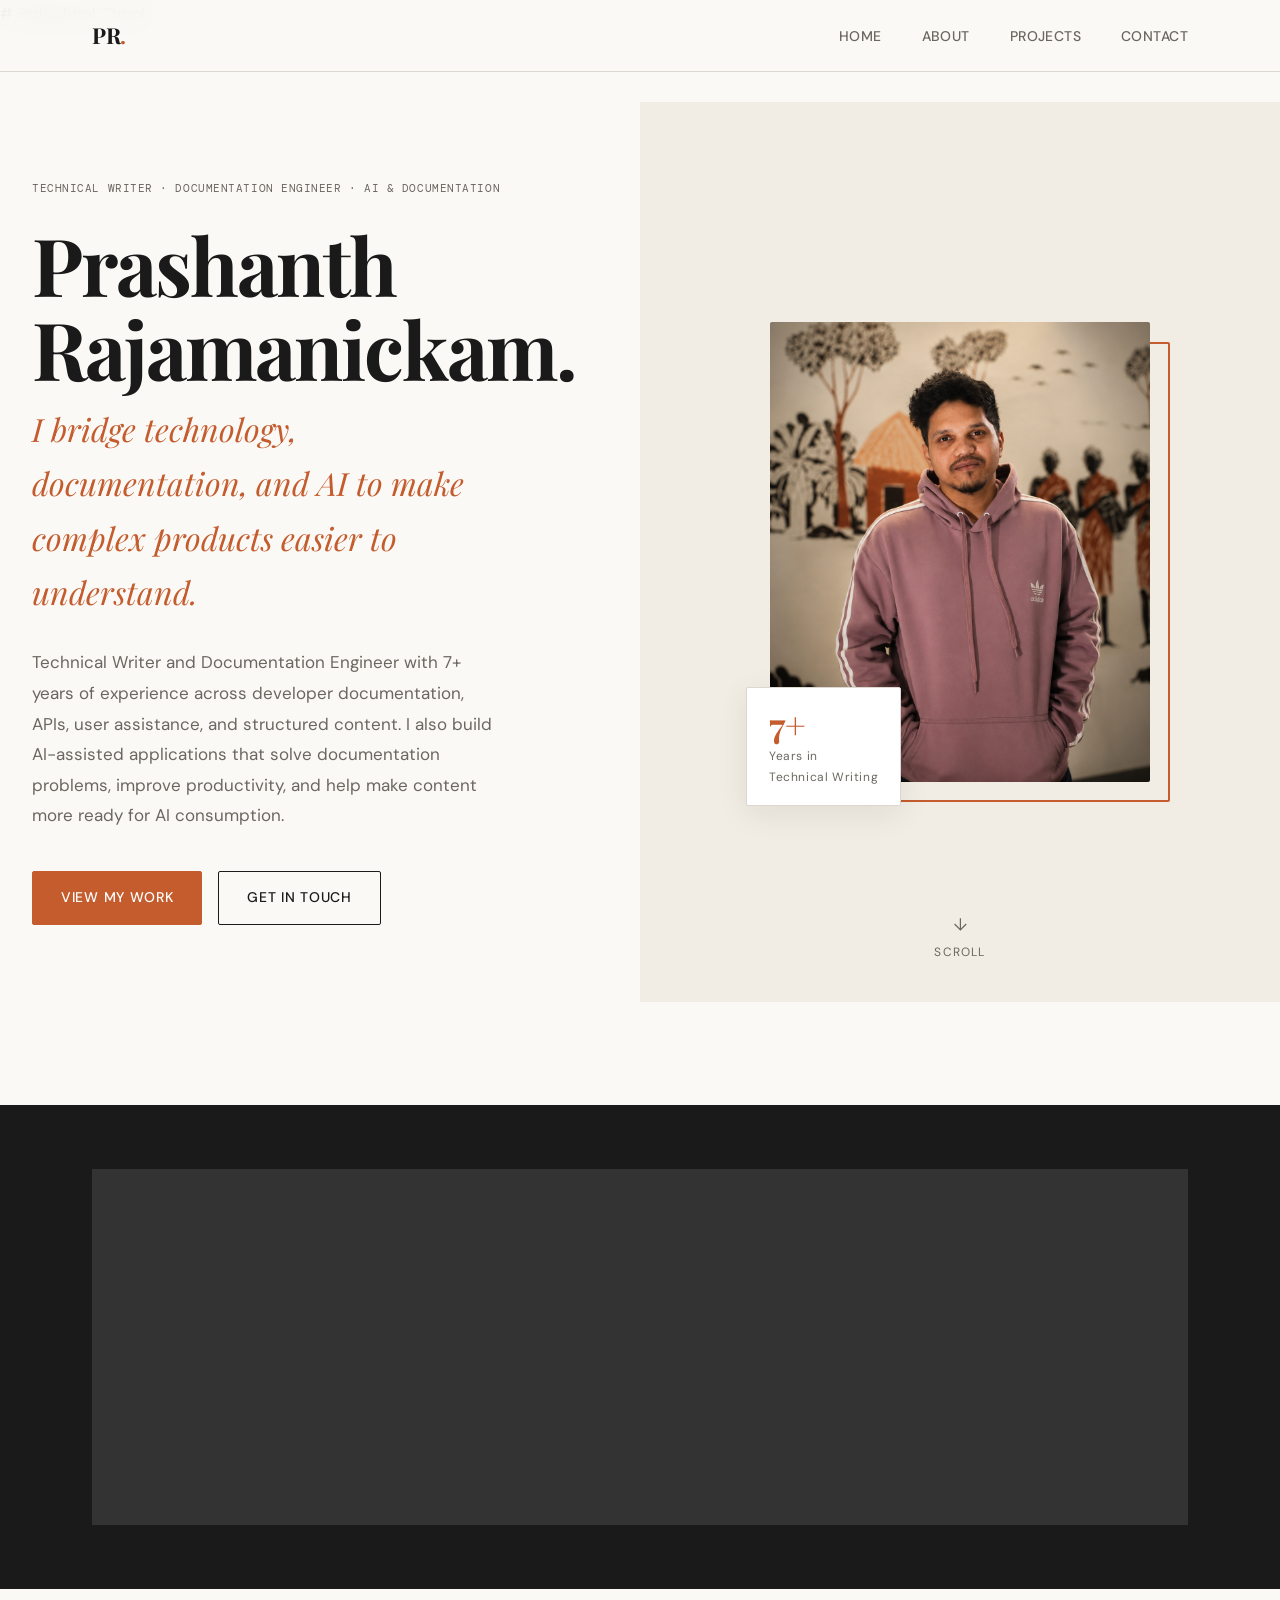
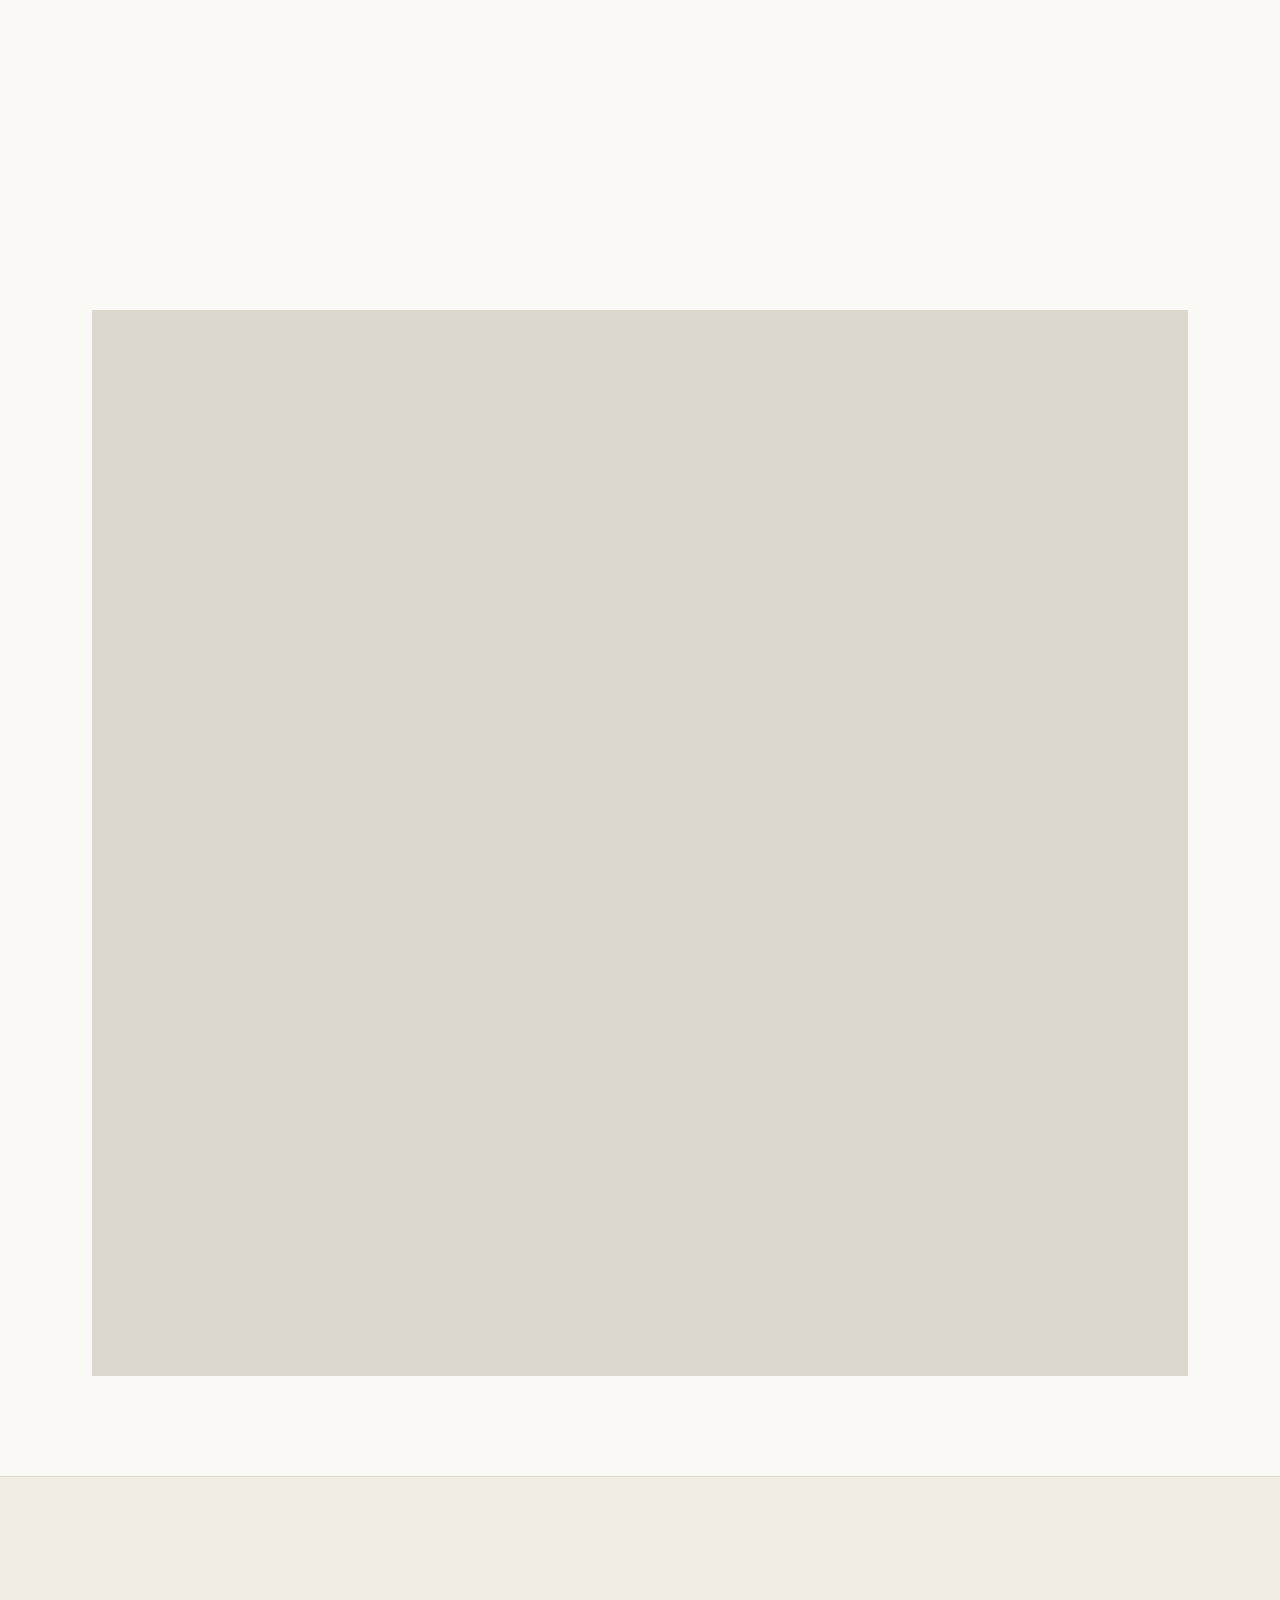
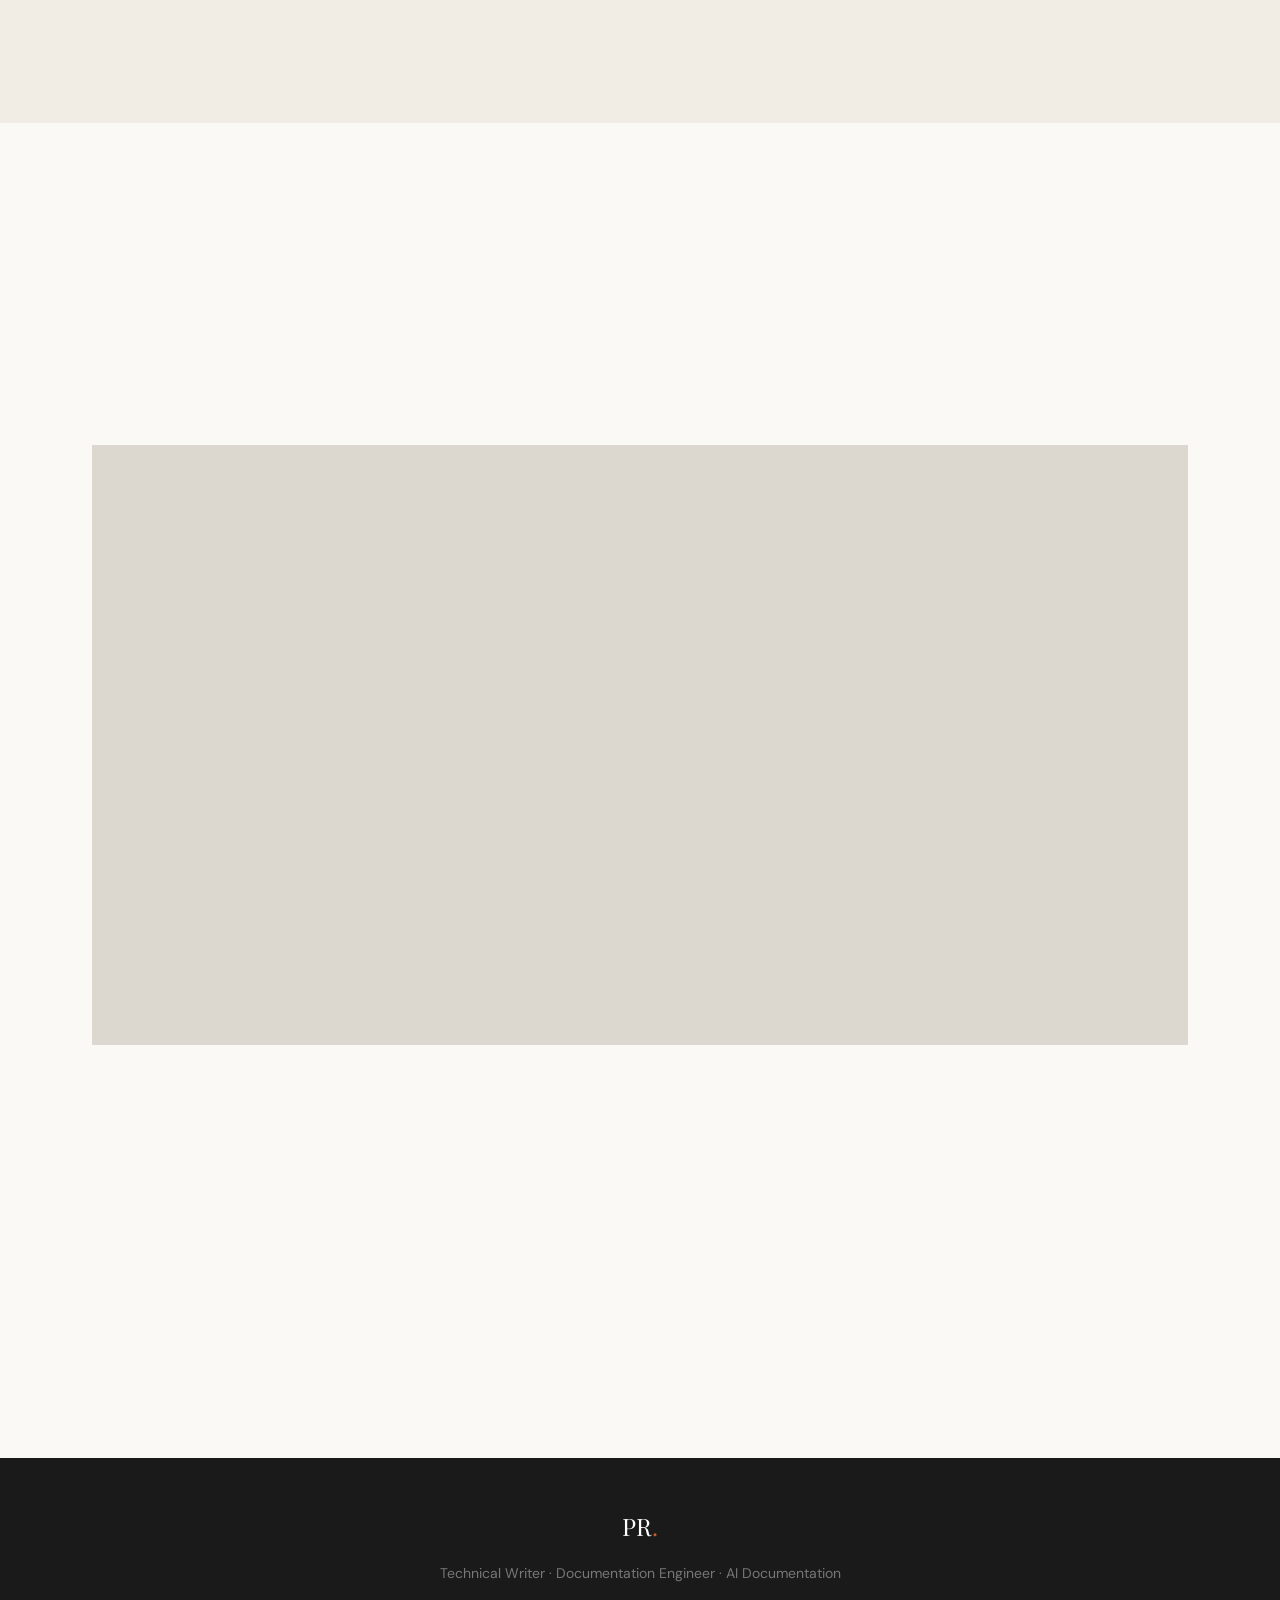
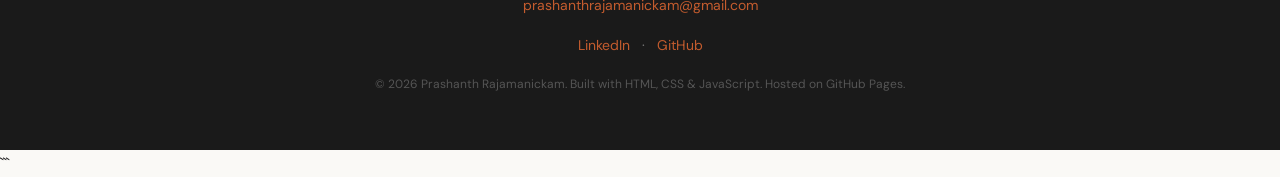
==== commit f0d4c97c: "Update index.html" ====
--- a/index.html
+++ b/index.html
@@ -547,50 +547,14 @@
           Python
         </span>
 
-        <span
-          style="
-            padding:8px 18px;
-            background:var(--accent);
-            border:1px solid var(--accent);
-            border-radius:2px;
-            font-size:13px;
-            font-family:var(--font-mono);
-            color:var(--white);
-          ">
-
+        <span class="tool-tag">
           Claude Code
-
-        </span>
-
-        <span
-          style="
-            padding:8px 18px;
-            background:var(--accent);
-            border:1px solid var(--accent);
-            border-radius:2px;
-            font-size:13px;
-            font-family:var(--font-mono);
-            color:var(--white);
-          ">
-
-          ChatGPT
-
-        </span>
-
-        <span
-          style="
-            padding:8px 18px;
-            background:var(--accent);
-            border:1px solid var(--accent);
-            border-radius:2px;
-            font-size:13px;
-            font-family:var(--font-mono);
-            color:var(--white);
-          ">
-
+        </span>
+
+<span class="tool-tag">
           GitHub Copilot
-
-        </span>
+        </span>
+
 
 
       </div>
